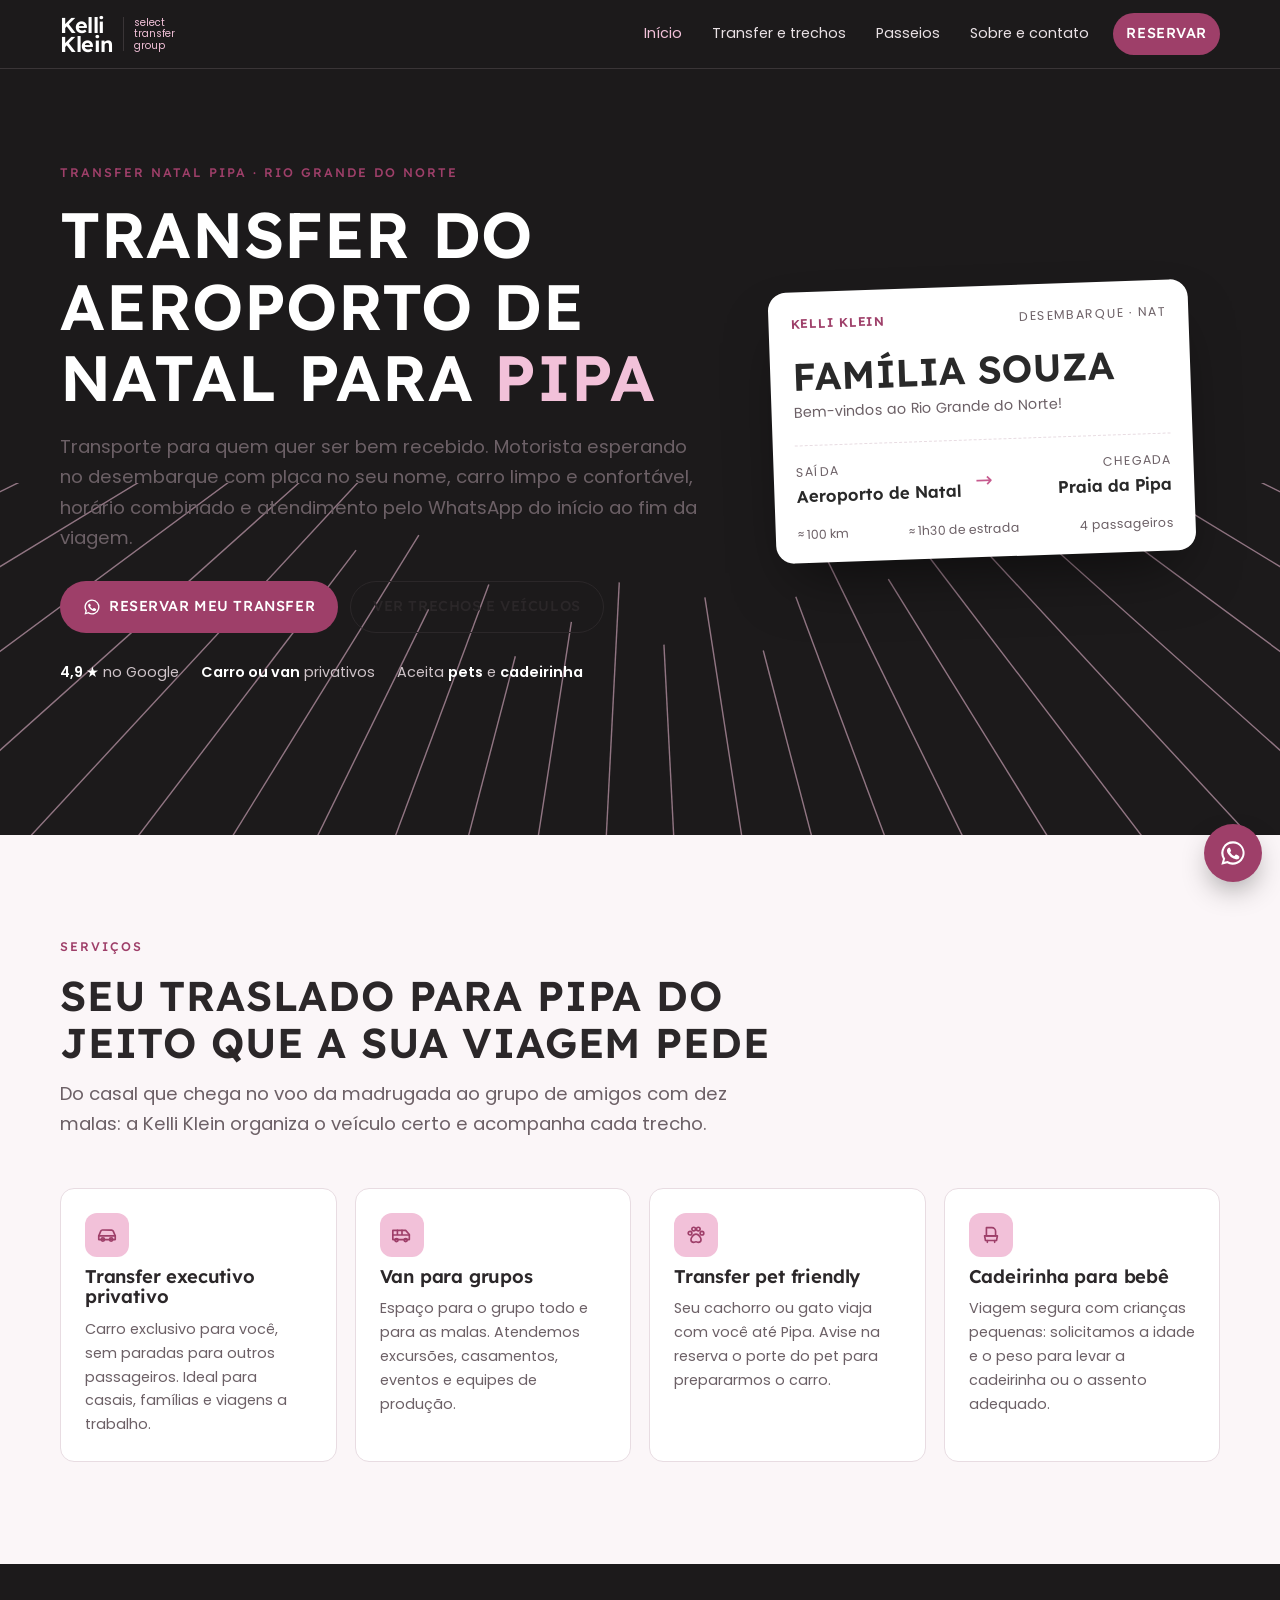
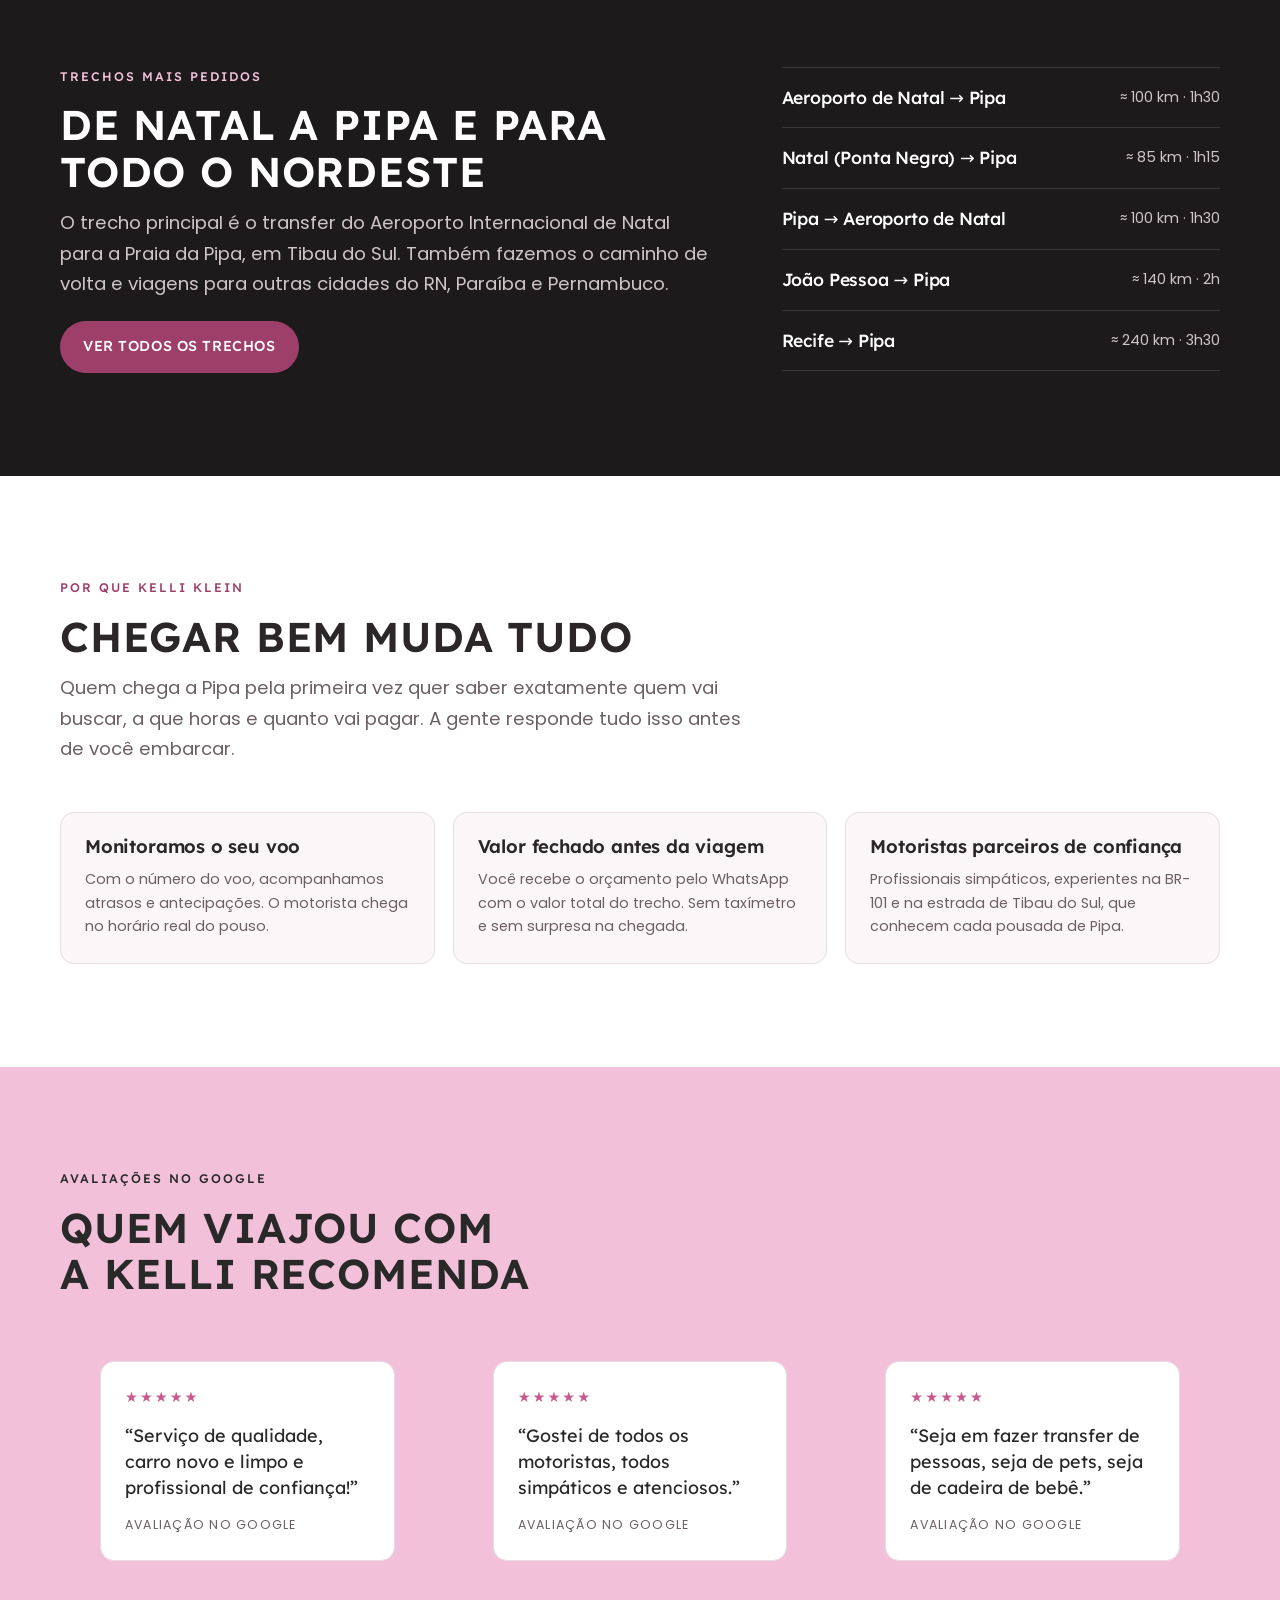
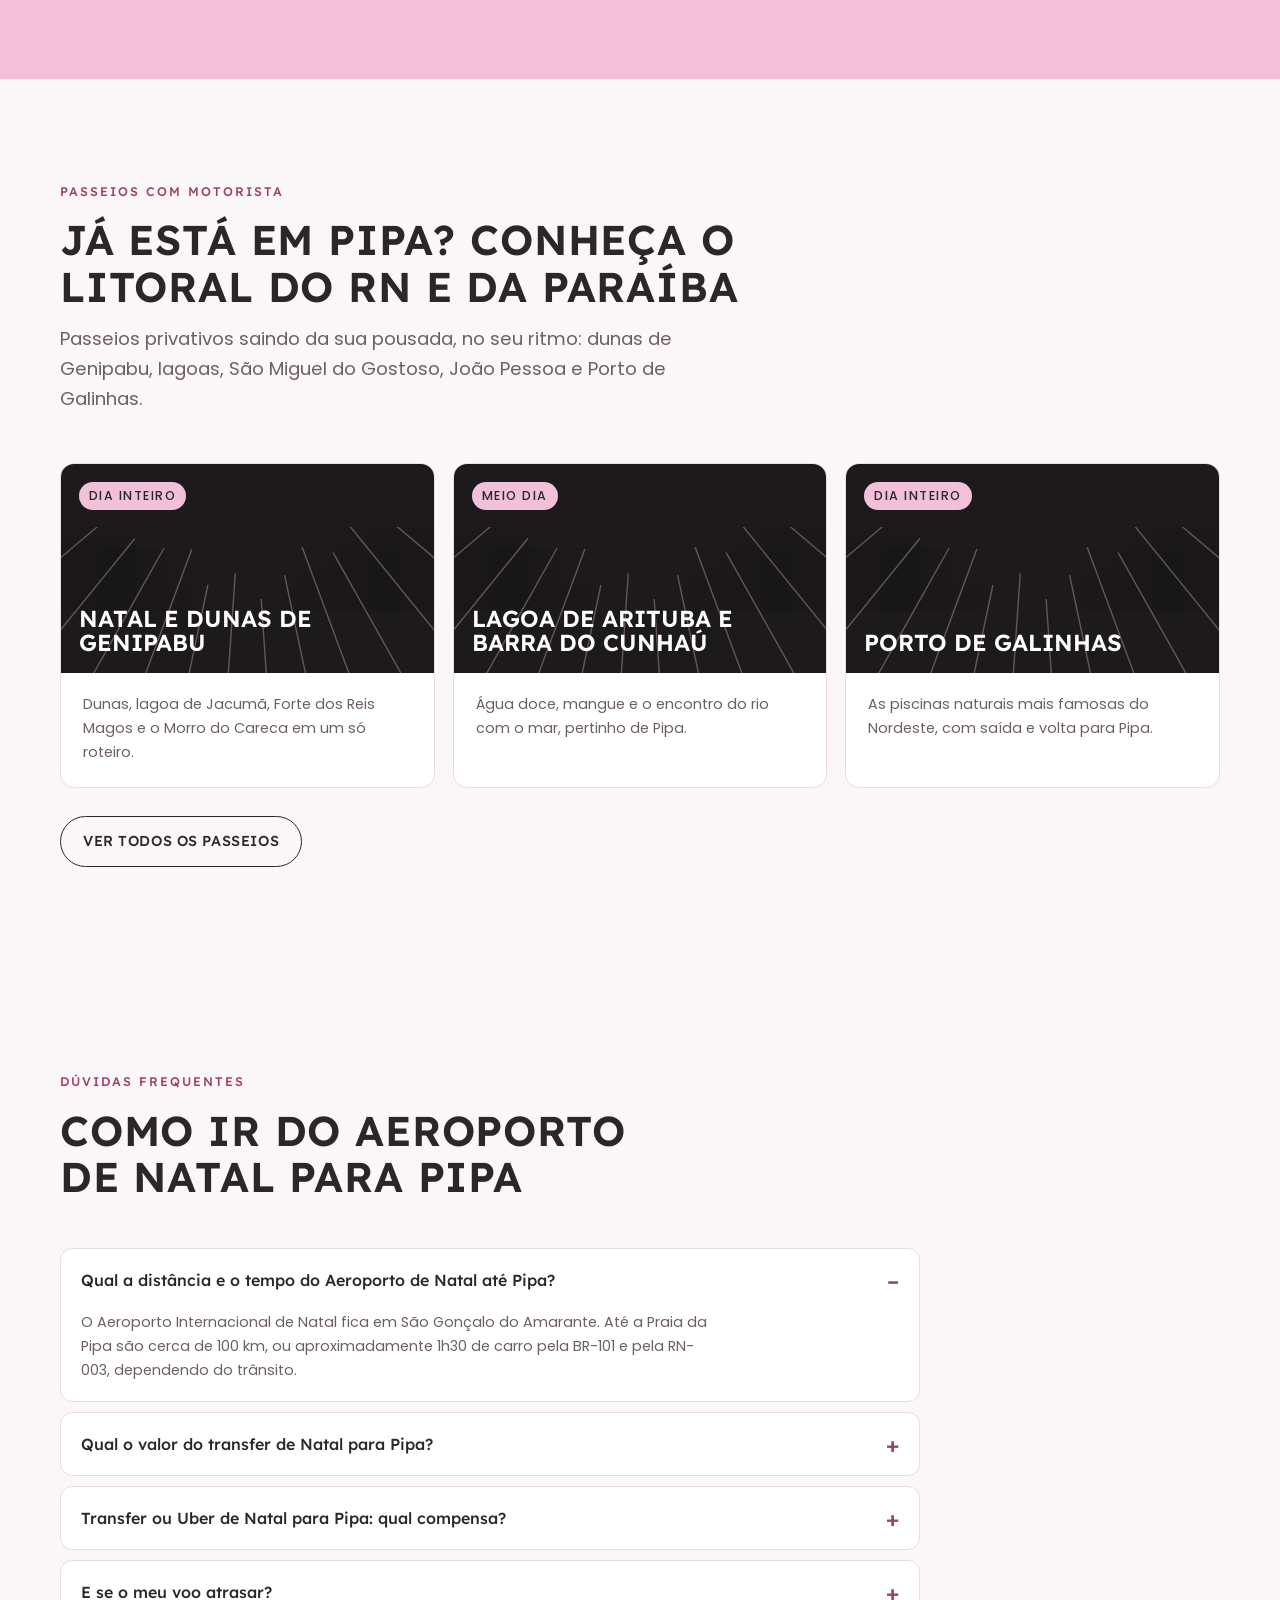
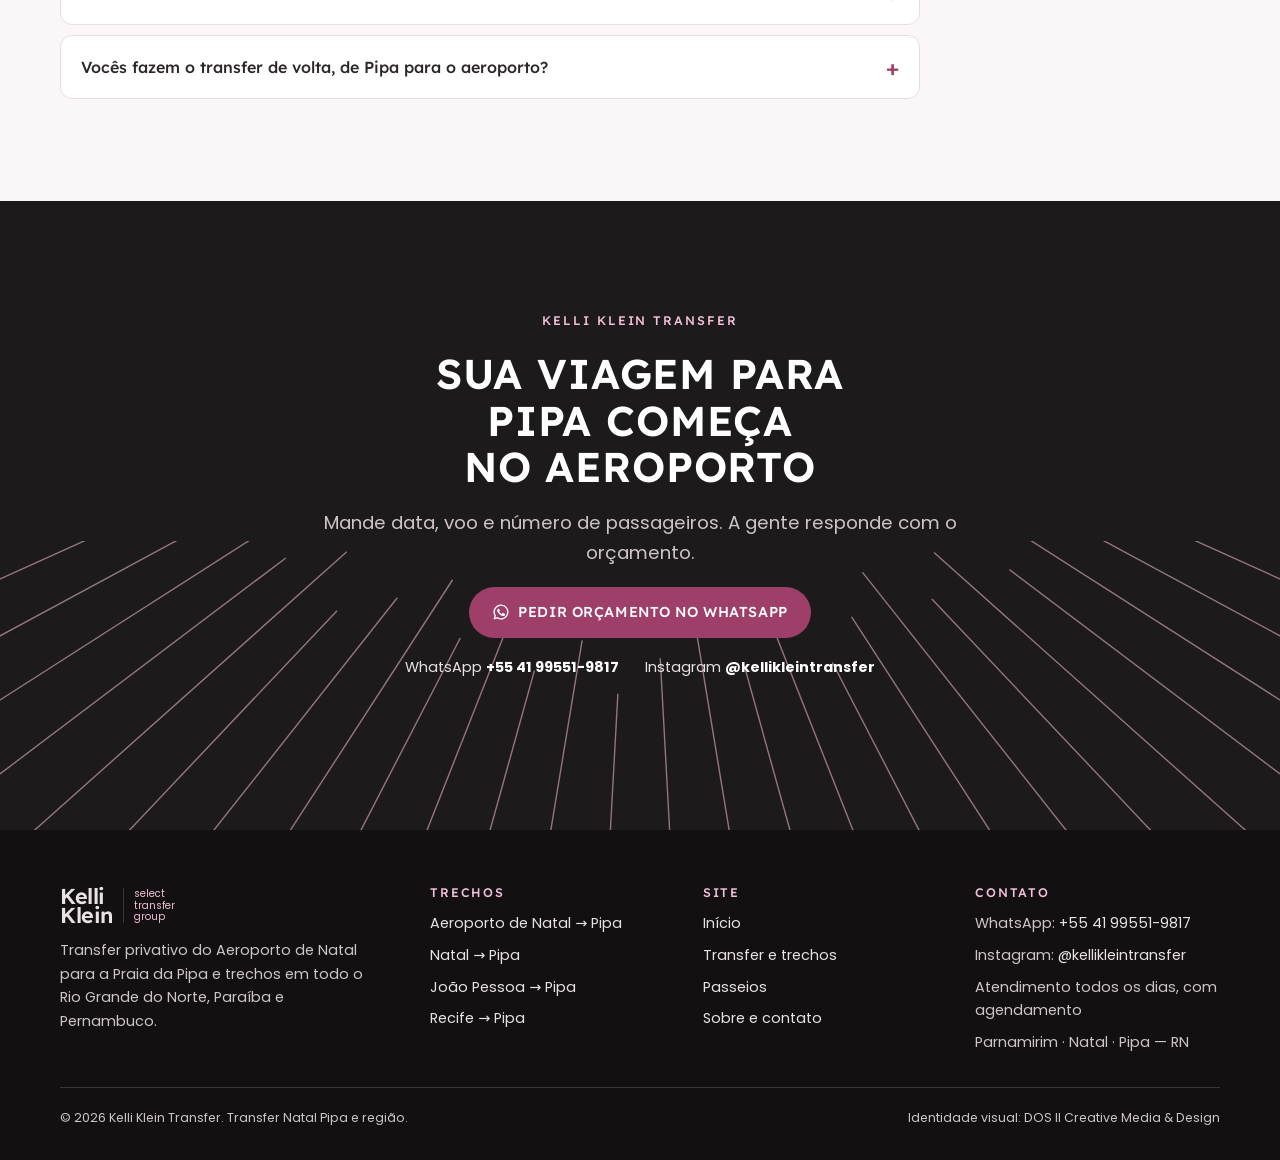
==== index.html @ 596573d2 "Site Kelli Klein Transfer: 4 páginas com SEO local e formulário ligado ao Supabase Co-Authored-By: C" ====
<!doctype html>
<html lang="pt-BR">
<head>
<meta charset="utf-8">
<meta name="viewport" content="width=device-width, initial-scale=1, viewport-fit=cover">
<title>Transfer Natal Pipa | Aeroporto de Natal para Pipa | Kelli Klein</title>
<meta name="claude:viewport-fit-sides" content="cover">
<meta name="description" content="Transfer privativo do Aeroporto de Natal para a Praia da Pipa: motorista no desembarque, carro ou van, pet friendly e cadeirinha. Peça orçamento no WhatsApp.">
<link rel="canonical" href="https://www.kellikleintransfer.com.br/">
<meta name="robots" content="index, follow">
<meta name="theme-color" content="#1C1A1B">
<meta property="og:type" content="website">
<meta property="og:locale" content="pt_BR">
<meta property="og:site_name" content="Kelli Klein Transfer">
<meta property="og:title" content="Transfer Natal Pipa | Aeroporto de Natal para Pipa | Kelli Klein">
<meta property="og:description" content="Transfer privativo do Aeroporto de Natal para a Praia da Pipa: motorista no desembarque, carro ou van, pet friendly e cadeirinha. Peça orçamento no WhatsApp.">
<meta property="og:url" content="https://www.kellikleintransfer.com.br/">
<meta property="og:image" content="https://www.kellikleintransfer.com.br/og-kelli-klein-transfer.jpg">
<meta name="twitter:card" content="summary_large_image">
<link rel="preconnect" href="https://fonts.googleapis.com">
<link rel="preconnect" href="https://fonts.gstatic.com" crossorigin>
<link rel="stylesheet" href="https://fonts.googleapis.com/css2?family=Lexend:wght@400;500;600&family=Poppins:wght@400;500;600&display=swap">
<link rel="stylesheet" href="styles.css">
<script type="application/ld+json">{"@context": "https://schema.org", "@graph": [{"@type": ["LocalBusiness", "TaxiService"], "@id": "https://www.kellikleintransfer.com.br/#empresa", "name": "Kelli Klein Transfer", "alternateName": "Kelli Klein Transfer Natal Pipa e Região", "slogan": "Transporte para quem quer ser bem recebido", "url": "https://www.kellikleintransfer.com.br/", "telephone": "+5541995519817", "image": "https://www.kellikleintransfer.com.br/og-kelli-klein-transfer.jpg", "logo": "https://www.kellikleintransfer.com.br/logo-kelli-klein.png", "priceRange": "$$", "address": {"@type": "PostalAddress", "streetAddress": "R. Dr. Ronaldo Maranhão, 1071 - Casa 31 - Nova Esperança", "addressLocality": "Parnamirim", "addressRegion": "RN", "postalCode": "59144-040", "addressCountry": "BR"}, "areaServed": [{"@type": "City", "name": "Natal"}, {"@type": "City", "name": "Tibau do Sul"}, {"@type": "Place", "name": "Praia da Pipa"}, {"@type": "City", "name": "Parnamirim"}, {"@type": "City", "name": "São Gonçalo do Amarante"}, {"@type": "City", "name": "João Pessoa"}, {"@type": "City", "name": "Recife"}, {"@type": "State", "name": "Rio Grande do Norte"}], "availableLanguage": ["pt-BR", "es"], "sameAs": ["https://www.instagram.com/kellikleintransfer/"]}, {"@type": "WebSite", "@id": "https://www.kellikleintransfer.com.br/#site", "url": "https://www.kellikleintransfer.com.br/", "name": "Kelli Klein Transfer", "inLanguage": "pt-BR"}, {"@type": "FAQPage", "mainEntity": [{"@type": "Question", "name": "Qual a distância e o tempo do Aeroporto de Natal até Pipa?", "acceptedAnswer": {"@type": "Answer", "text": "O Aeroporto Internacional de Natal fica em São Gonçalo do Amarante. Até a Praia da Pipa são cerca de 100 km, ou aproximadamente 1h30 de carro pela BR-101 e pela RN-003, dependendo do trânsito."}}, {"@type": "Question", "name": "Qual o valor do transfer de Natal para Pipa?", "acceptedAnswer": {"@type": "Answer", "text": "O valor depende do veículo (carro executivo ou van), do número de passageiros, da quantidade de malas e do horário. Envie seus dados pelo WhatsApp e receba o orçamento fechado do trecho em poucos minutos."}}, {"@type": "Question", "name": "Transfer ou Uber de Natal para Pipa: qual compensa?", "acceptedAnswer": {"@type": "Answer", "text": "Muitos motoristas de aplicativo recusam corridas longas para Pipa ou cobram a volta. Com o transfer, você reserva antes, sabe o valor total, tem motorista esperando no desembarque e espaço garantido para as malas."}}, {"@type": "Question", "name": "E se o meu voo atrasar?", "acceptedAnswer": {"@type": "Answer", "text": "Pedimos o número do voo na reserva e acompanhamos o horário de pouso. O motorista se ajusta ao horário real de chegada."}}, {"@type": "Question", "name": "Vocês fazem o transfer de volta, de Pipa para o aeroporto?", "acceptedAnswer": {"@type": "Answer", "text": "Sim. Buscamos você na pousada ou casa em Pipa com antecedência segura em relação ao horário do voo. Você pode reservar ida e volta juntas."}}]}]}</script>
</head>
<body>
<header class="topo">
  <div class="wrap">
    <a class="marca" href="index.html" aria-label="Kelli Klein Transfer, página inicial">
      <span class="nome">Kelli<br>Klein</span><span class="sub">select<br>transfer<br>group</span>
    </a>
    <button class="menu-toggle" type="button" aria-expanded="false" aria-controls="menu">Menu</button>
    <nav class="menu" id="menu" aria-label="Principal">
      <a href="index.html" aria-current="page">Início</a><a href="transfer-natal-pipa.html">Transfer e trechos</a><a href="passeios-em-pipa.html">Passeios</a><a href="sobre-e-contato.html">Sobre e contato</a>
      <a class="btn btn-rosa" href="https://wa.me/5541995519817?text=Ol%C3%A1%2C%20conheci%20o%20servi%C3%A7o%20de%20TRANSFER%20da%20ag%C3%AAncia%20Kelli%20Klein%20e%20quero%20agendar%20minha%20viagem" target="_blank" rel="noopener">Reservar</a>
    </nav>
  </div>
</header>
<main>
<section class="hero" aria-labelledby="h1">
  <div class="wrap">
    <div>
      <span class="eyebrow">Transfer Natal Pipa · Rio Grande do Norte</span>
      <h1 id="h1">Transfer do Aeroporto de Natal para <em>Pipa</em></h1>
      <p class="lead">Transporte para quem quer ser bem recebido. Motorista esperando no desembarque com placa no seu nome, carro limpo e confortável, horário combinado e atendimento pelo WhatsApp do início ao fim da viagem.</p>
      <div class="acoes">
        <a class="btn btn-rosa" href="https://wa.me/5541995519817?text=Ol%C3%A1%2C%20conheci%20o%20servi%C3%A7o%20de%20TRANSFER%20da%20ag%C3%AAncia%20Kelli%20Klein%20e%20quero%20agendar%20minha%20viagem" target="_blank" rel="noopener"><svg viewBox="0 0 24 24" fill="currentColor" aria-hidden="true"><path d="M12 2a10 10 0 0 0-8.6 15.1L2 22l5-1.3A10 10 0 1 0 12 2Zm0 18.2a8.2 8.2 0 0 1-4.2-1.2l-.3-.2-3 .8.8-2.9-.2-.3A8.2 8.2 0 1 1 12 20.2Zm4.5-6.1c-.2-.1-1.5-.7-1.7-.8-.2-.1-.4-.1-.6.1l-.8 1c-.1.2-.3.2-.5.1a6.7 6.7 0 0 1-3.3-2.9c-.3-.4.2-.4.7-1.4.1-.2 0-.3 0-.4l-.8-1.8c-.2-.5-.4-.4-.6-.4h-.5a1 1 0 0 0-.7.3 3 3 0 0 0-.9 2.2 5.2 5.2 0 0 0 1.1 2.7 11.8 11.8 0 0 0 4.5 4c1.7.7 2.3.8 3.2.6.5-.1 1.5-.6 1.7-1.2.2-.6.2-1.1.2-1.2-.1-.1-.2-.2-.5-.3Z"/></svg> Reservar meu transfer</a>
        <a class="btn btn-linha" href="transfer-natal-pipa.html">Ver trechos e veículos</a>
      </div>
      <div class="prova">
        <span><strong>4,9 ★</strong> no Google</span>
        <span><strong>Carro ou van</strong> privativos</span>
        <span>Aceita <strong>pets</strong> e <strong>cadeirinha</strong></span>
      </div>
    </div>
    <div class="placa" aria-label="Exemplo de placa de recepção no desembarque">
      <div class="topo-placa"><b>Kelli Klein</b><span>Desembarque · NAT</span></div>
      <p class="nome-placa">Família Souza</p>
      <p class="boas">Bem-vindos ao Rio Grande do Norte!</p>
      <div class="rota">
        <div class="ponto"><small>Saída</small><span>Aeroporto de Natal</span></div>
        <div class="seta" aria-hidden="true">→</div>
        <div class="ponto"><small>Chegada</small><span>Praia da Pipa</span></div>
      </div>
      <div class="dados"><span>≈ 100 km</span><span>≈ 1h30 de estrada</span><span>4 passageiros</span></div>
    </div>
  </div>
  <div class="raios" data-n="30"></div>
</section>

<section class="faixa" aria-labelledby="servicos">
  <div class="wrap">
    <div class="cab-secao">
      <span class="eyebrow">Serviços</span>
      <h2 id="servicos">Seu traslado para Pipa do jeito que a sua viagem pede</h2>
      <p class="lead">Do casal que chega no voo da madrugada ao grupo de amigos com dez malas: a Kelli Klein organiza o veículo certo e acompanha cada trecho.</p>
    </div>
    <div class="grade g4">
      <article class="cartao">
        <div class="icone"><svg viewBox="0 0 24 24" fill="none" stroke="currentColor" stroke-width="1.8" stroke-linecap="round" stroke-linejoin="round"><path d="M3 13l2.2-5.2A2 2 0 0 1 7 6.6h10a2 2 0 0 1 1.8 1.2L21 13v4H3z"/><path d="M3 13h18"/><circle cx="7.5" cy="17" r="1.8"/><circle cx="16.5" cy="17" r="1.8"/></svg></div>
        <h3>Transfer executivo privativo</h3>
        <p>Carro exclusivo para você, sem paradas para outros passageiros. Ideal para casais, famílias e viagens a trabalho.</p>
      </article>
      <article class="cartao">
        <div class="icone"><svg viewBox="0 0 24 24" fill="none" stroke="currentColor" stroke-width="1.8" stroke-linecap="round" stroke-linejoin="round"><path d="M2 7h14l4 4.5V17H2z"/><path d="M2 12h18M7 7v5M12 7v5"/><circle cx="6" cy="17.5" r="1.7"/><circle cx="16" cy="17.5" r="1.7"/></svg></div>
        <h3>Van para grupos</h3>
        <p>Espaço para o grupo todo e para as malas. Atendemos excursões, casamentos, eventos e equipes de produção.</p>
      </article>
      <article class="cartao">
        <div class="icone"><svg viewBox="0 0 24 24" fill="none" stroke="currentColor" stroke-width="1.8" stroke-linecap="round" stroke-linejoin="round"><circle cx="5.5" cy="10" r="2"/><circle cx="9.5" cy="5.5" r="2"/><circle cx="14.5" cy="5.5" r="2"/><circle cx="18.5" cy="10" r="2"/><path d="M12 11c-3 0-5.5 4-5.5 6.2C6.5 19 8 20 9.6 20c1 0 1.6-.6 2.4-.6s1.4.6 2.4.6c1.6 0 3.1-1 3.1-2.8C17.5 15 15 11 12 11z"/></svg></div>
        <h3>Transfer pet friendly</h3>
        <p>Seu cachorro ou gato viaja com você até Pipa. Avise na reserva o porte do pet para prepararmos o carro.</p>
      </article>
      <article class="cartao">
        <div class="icone"><svg viewBox="0 0 24 24" fill="none" stroke="currentColor" stroke-width="1.8" stroke-linecap="round" stroke-linejoin="round"><path d="M7 4h6a4 4 0 0 1 4 4v5H7z"/><path d="M5 13h14l-1 5H6z"/><path d="M8 18v2M16 18v2"/></svg></div>
        <h3>Cadeirinha para bebê</h3>
        <p>Viagem segura com crianças pequenas: solicitamos a idade e o peso para levar a cadeirinha ou o assento adequado.</p>
      </article>
    </div>
  </div>
</section>

<section class="faixa escuro" aria-labelledby="trechos-h">
  <div class="wrap duas">
    <div class="cab-secao" style="margin-bottom:0">
      <span class="eyebrow">Trechos mais pedidos</span>
      <h2 id="trechos-h">De Natal a Pipa e para todo o Nordeste</h2>
      <p class="lead">O trecho principal é o transfer do Aeroporto Internacional de Natal para a Praia da Pipa, em Tibau do Sul. Também fazemos o caminho de volta e viagens para outras cidades do RN, Paraíba e Pernambuco.</p>
      <div class="acoes" style="display:flex;flex-wrap:wrap;gap:12px;margin-top:8px">
        <a class="btn btn-rosa" href="transfer-natal-pipa.html">Ver todos os trechos</a>
      </div>
    </div>
    <div class="trechos">
      <div class="trecho"><h3>Aeroporto de Natal → Pipa</h3><span>≈ 100 km · 1h30</span></div>
      <div class="trecho"><h3>Natal (Ponta Negra) → Pipa</h3><span>≈ 85 km · 1h15</span></div>
      <div class="trecho"><h3>Pipa → Aeroporto de Natal</h3><span>≈ 100 km · 1h30</span></div>
      <div class="trecho"><h3>João Pessoa → Pipa</h3><span>≈ 140 km · 2h</span></div>
      <div class="trecho"><h3>Recife → Pipa</h3><span>≈ 240 km · 3h30</span></div>
    </div>
  </div>
</section>

<section class="faixa branco" aria-labelledby="porque">
  <div class="wrap">
    <div class="cab-secao">
      <span class="eyebrow">Por que Kelli Klein</span>
      <h2 id="porque">Chegar bem muda tudo</h2>
      <p class="lead">Quem chega a Pipa pela primeira vez quer saber exatamente quem vai buscar, a que horas e quanto vai pagar. A gente responde tudo isso antes de você embarcar.</p>
    </div>
    <div class="grade g3">
      <article class="cartao">
        <h3>Monitoramos o seu voo</h3>
        <p>Com o número do voo, acompanhamos atrasos e antecipações. O motorista chega no horário real do pouso.</p>
      </article>
      <article class="cartao">
        <h3>Valor fechado antes da viagem</h3>
        <p>Você recebe o orçamento pelo WhatsApp com o valor total do trecho. Sem taxímetro e sem surpresa na chegada.</p>
      </article>
      <article class="cartao">
        <h3>Motoristas parceiros de confiança</h3>
        <p>Profissionais simpáticos, experientes na BR-101 e na estrada de Tibau do Sul, que conhecem cada pousada de Pipa.</p>
      </article>
    </div>
  </div>
</section>

<section class="faixa nevoa" aria-labelledby="depo-h">
  <div class="wrap">
    <div class="cab-secao">
      <span class="eyebrow">Avaliações no Google</span>
      <h2 id="depo-h">Quem viajou com a Kelli recomenda</h2>
    </div>
    <div class="grade g3">
      <figure class="cartao depo">
        <span class="estrelas" aria-label="5 de 5 estrelas">★★★★★</span>
        <blockquote>“Serviço de qualidade, carro novo e limpo e profissional de confiança!”</blockquote>
        <cite>Avaliação no Google</cite>
      </figure>
      <figure class="cartao depo">
        <span class="estrelas" aria-label="5 de 5 estrelas">★★★★★</span>
        <blockquote>“Gostei de todos os motoristas, todos simpáticos e atenciosos.”</blockquote>
        <cite>Avaliação no Google</cite>
      </figure>
      <figure class="cartao depo">
        <span class="estrelas" aria-label="5 de 5 estrelas">★★★★★</span>
        <blockquote>“Seja em fazer transfer de pessoas, seja de pets, seja de cadeira de bebê.”</blockquote>
        <cite>Avaliação no Google</cite>
      </figure>
    </div>
  </div>
</section>

<section class="faixa" aria-labelledby="passeios-h">
  <div class="wrap">
    <div class="cab-secao">
      <span class="eyebrow">Passeios com motorista</span>
      <h2 id="passeios-h">Já está em Pipa? Conheça o litoral do RN e da Paraíba</h2>
      <p class="lead">Passeios privativos saindo da sua pousada, no seu ritmo: dunas de Genipabu, lagoas, São Miguel do Gostoso, João Pessoa e Porto de Galinhas.</p>
    </div>
    <div class="grade g3">
      <article class="passeio">
        <div class="capa"><span class="tag">Dia inteiro</span><span class="destino">Natal e dunas de Genipabu</span><div class="raios" data-n="16"></div></div>
        <div class="corpo"><p>Dunas, lagoa de Jacumã, Forte dos Reis Magos e o Morro do Careca em um só roteiro.</p></div>
      </article>
      <article class="passeio">
        <div class="capa"><span class="tag">Meio dia</span><span class="destino">Lagoa de Arituba e Barra do Cunhaú</span><div class="raios" data-n="16"></div></div>
        <div class="corpo"><p>Água doce, mangue e o encontro do rio com o mar, pertinho de Pipa.</p></div>
      </article>
      <article class="passeio">
        <div class="capa"><span class="tag">Dia inteiro</span><span class="destino">Porto de Galinhas</span><div class="raios" data-n="16"></div></div>
        <div class="corpo"><p>As piscinas naturais mais famosas do Nordeste, com saída e volta para Pipa.</p></div>
      </article>
    </div>
    <p style="margin-top:28px"><a class="btn btn-linha" href="passeios-em-pipa.html">Ver todos os passeios</a></p>
  </div>
</section>

<section class="faixa papel" aria-labelledby="faq-h">
  <div class="wrap">
    <div class="cab-secao">
      <span class="eyebrow">Dúvidas frequentes</span>
      <h2 id="faq-h">Como ir do Aeroporto de Natal para Pipa</h2>
    </div>
    <div class="faq">
      <details open><summary>Qual a distância e o tempo do Aeroporto de Natal até Pipa?</summary>
        <p>O Aeroporto Internacional de Natal fica em São Gonçalo do Amarante. Até a Praia da Pipa são cerca de 100 km, ou aproximadamente 1h30 de carro pela BR-101 e pela RN-003, dependendo do trânsito.</p></details>
      <details><summary>Qual o valor do transfer de Natal para Pipa?</summary>
        <p>O valor depende do veículo (carro executivo ou van), do número de passageiros, da quantidade de malas e do horário. Envie seus dados pelo WhatsApp e receba o orçamento fechado do trecho em poucos minutos.</p></details>
      <details><summary>Transfer ou Uber de Natal para Pipa: qual compensa?</summary>
        <p>Muitos motoristas de aplicativo recusam corridas longas para Pipa ou cobram a volta. Com o transfer, você reserva antes, sabe o valor total, tem motorista esperando no desembarque e espaço garantido para as malas.</p></details>
      <details><summary>E se o meu voo atrasar?</summary>
        <p>Pedimos o número do voo na reserva e acompanhamos o horário de pouso. O motorista se ajusta ao horário real de chegada.</p></details>
      <details><summary>Vocês fazem o transfer de volta, de Pipa para o aeroporto?</summary>
        <p>Sim. Buscamos você na pousada ou casa em Pipa com antecedência segura em relação ao horário do voo. Você pode reservar ida e volta juntas.</p></details>
    </div>
  </div>
</section>

<section class="chamada escuro" aria-labelledby="cta-h">
  <div class="wrap">
    <span class="eyebrow">Kelli Klein Transfer</span>
    <h2 id="cta-h">Sua viagem para Pipa começa no aeroporto</h2>
    <p class="lead">Mande data, voo e número de passageiros. A gente responde com o orçamento.</p>
    <a class="btn btn-rosa" href="https://wa.me/5541995519817?text=Ol%C3%A1%2C%20conheci%20o%20servi%C3%A7o%20de%20TRANSFER%20da%20ag%C3%AAncia%20Kelli%20Klein%20e%20quero%20agendar%20minha%20viagem" target="_blank" rel="noopener"><svg viewBox="0 0 24 24" fill="currentColor" aria-hidden="true"><path d="M12 2a10 10 0 0 0-8.6 15.1L2 22l5-1.3A10 10 0 1 0 12 2Zm0 18.2a8.2 8.2 0 0 1-4.2-1.2l-.3-.2-3 .8.8-2.9-.2-.3A8.2 8.2 0 1 1 12 20.2Zm4.5-6.1c-.2-.1-1.5-.7-1.7-.8-.2-.1-.4-.1-.6.1l-.8 1c-.1.2-.3.2-.5.1a6.7 6.7 0 0 1-3.3-2.9c-.3-.4.2-.4.7-1.4.1-.2 0-.3 0-.4l-.8-1.8c-.2-.5-.4-.4-.6-.4h-.5a1 1 0 0 0-.7.3 3 3 0 0 0-.9 2.2 5.2 5.2 0 0 0 1.1 2.7 11.8 11.8 0 0 0 4.5 4c1.7.7 2.3.8 3.2.6.5-.1 1.5-.6 1.7-1.2.2-.6.2-1.1.2-1.2-.1-.1-.2-.2-.5-.3Z"/></svg> Pedir orçamento no WhatsApp</a>
    <div class="contatos"><span>WhatsApp <b>+55 41 99551-9817</b></span><span>Instagram <b>@kellikleintransfer</b></span></div>
  </div>
  <div class="raios" data-n="34"></div>
</section>

</main>
<footer class="rodape">
  <div class="wrap">
    <div class="cols">
      <div>
        <a class="marca" href="index.html"><span class="nome">Kelli<br>Klein</span><span class="sub">select<br>transfer<br>group</span></a>
        <p style="margin-top:14px;max-width:34ch">Transfer privativo do Aeroporto de Natal para a Praia da Pipa e trechos em todo o Rio Grande do Norte, Paraíba e Pernambuco.</p>
      </div>
      <div>
        <h3>Trechos</h3>
        <ul>
          <li><a href="transfer-natal-pipa.html#aeroporto">Aeroporto de Natal → Pipa</a></li>
          <li><a href="transfer-natal-pipa.html#trechos">Natal → Pipa</a></li>
          <li><a href="transfer-natal-pipa.html#trechos">João Pessoa → Pipa</a></li>
          <li><a href="transfer-natal-pipa.html#trechos">Recife → Pipa</a></li>
        </ul>
      </div>
      <div>
        <h3>Site</h3>
        <ul><li><a href="index.html">Início</a></li><li><a href="transfer-natal-pipa.html">Transfer e trechos</a></li><li><a href="passeios-em-pipa.html">Passeios</a></li><li><a href="sobre-e-contato.html">Sobre e contato</a></li></ul>
      </div>
      <div>
        <h3>Contato</h3>
        <ul>
          <li>WhatsApp: <a href="https://wa.me/5541995519817?text=Ol%C3%A1%2C%20conheci%20o%20servi%C3%A7o%20de%20TRANSFER%20da%20ag%C3%AAncia%20Kelli%20Klein%20e%20quero%20agendar%20minha%20viagem" target="_blank" rel="noopener">+55 41 99551-9817</a></li>
          <li>Instagram: <a href="https://www.instagram.com/kellikleintransfer/" target="_blank" rel="noopener">@kellikleintransfer</a></li>
          <li>Atendimento todos os dias, com agendamento</li>
          <li>Parnamirim · Natal · Pipa — RN</li>
        </ul>
      </div>
    </div>
    <div class="base">
      <span>© <span data-ano>2026</span> Kelli Klein Transfer. Transfer Natal Pipa e região.</span>
      <span>Identidade visual: DOS II Creative Media & Design</span>
    </div>
  </div>
</footer>
<a class="zap" href="https://wa.me/5541995519817?text=Ol%C3%A1%2C%20conheci%20o%20servi%C3%A7o%20de%20TRANSFER%20da%20ag%C3%AAncia%20Kelli%20Klein%20e%20quero%20agendar%20minha%20viagem" target="_blank" rel="noopener" aria-label="Falar com a Kelli Klein Transfer no WhatsApp"><svg viewBox="0 0 24 24" fill="currentColor" aria-hidden="true"><path d="M12 2a10 10 0 0 0-8.6 15.1L2 22l5-1.3A10 10 0 1 0 12 2Zm0 18.2a8.2 8.2 0 0 1-4.2-1.2l-.3-.2-3 .8.8-2.9-.2-.3A8.2 8.2 0 1 1 12 20.2Zm4.5-6.1c-.2-.1-1.5-.7-1.7-.8-.2-.1-.4-.1-.6.1l-.8 1c-.1.2-.3.2-.5.1a6.7 6.7 0 0 1-3.3-2.9c-.3-.4.2-.4.7-1.4.1-.2 0-.3 0-.4l-.8-1.8c-.2-.5-.4-.4-.6-.4h-.5a1 1 0 0 0-.7.3 3 3 0 0 0-.9 2.2 5.2 5.2 0 0 0 1.1 2.7 11.8 11.8 0 0 0 4.5 4c1.7.7 2.3.8 3.2.6.5-.1 1.5-.6 1.7-1.2.2-.6.2-1.1.2-1.2-.1-.1-.2-.2-.5-.3Z"/></svg></a>
<script src="site.js"></script>
</body>
</html>
---- styles.css ----
/* Layout: faixas alternadas preto/papel com raios de luz da marca; placa de recepção como imagem-tese.
   Single-look por escolha: a marca vive no contraste preto + rosa, igual em qualquer tema. */
:root {
  --rosa: #C65A8E;          /* Rosa Atlântico */
  --rosa-escuro: #9E3F69;   /* rosa para texto/links sobre fundo claro (contraste AA) */
  --nevoa: #F2C1D9;         /* Rosa Névoa */
  --preto: #292929;         /* Preto Profundo */
  --noite: #1C1A1B;         /* fundo das faixas escuras, preto puxado para o rosa */
  --branco: #FFFFFF;
  --papel: #FBF6F8;         /* neutro claro com viés rosado */
  --texto: #2B2729;
  --suave: #6C6066;
  --linha: #E8DCE2;
  --linha-escura: #3A3537;

  --f-display: "Lexend", "Poppins", system-ui, sans-serif;
  --f-texto: "Poppins", system-ui, -apple-system, "Segoe UI", sans-serif;

  --t-xs: .78rem; --t-sm: .9rem; --t-base: 1rem; --t-md: 1.15rem;
  --t-lg: 1.5rem; --t-xl: clamp(1.8rem, 3.6vw, 2.6rem); --t-hero: clamp(2.2rem, 5.6vw, 4rem);
  --raio: 14px;
  --max: 1160px;
  color-scheme: light;
}

* { box-sizing: border-box; }
html { scroll-behavior: smooth; }
body {
  margin: 0; background: var(--papel); color: var(--texto);
  font-family: var(--f-texto); font-size: var(--t-base); line-height: 1.65;
  -webkit-font-smoothing: antialiased;
}
body::before { content: ""; position: fixed; inset: 0 0 auto; height: env(safe-area-inset-top, 0px); z-index: 60; background: var(--noite); }
img { max-width: 100%; display: block; }
a { color: var(--rosa-escuro); }
a:focus-visible, button:focus-visible, summary:focus-visible, input:focus-visible, select:focus-visible, textarea:focus-visible {
  outline: 3px solid var(--rosa); outline-offset: 3px; border-radius: 6px;
}
h1, h2, h3 { font-family: var(--f-display); line-height: 1.12; margin: 0; text-wrap: balance; letter-spacing: -.01em; }
h1 { font-size: var(--t-hero); font-weight: 600; text-transform: uppercase; letter-spacing: .01em; }
h2 { font-size: var(--t-xl); font-weight: 600; text-transform: uppercase; letter-spacing: .02em; }
h3 { font-size: var(--t-md); font-weight: 600; }
p { margin: 0; }

.wrap {
  max-width: calc(var(--max) + 64px); margin: 0 auto;
  padding-left: max(16px, env(safe-area-inset-left, 0px));
  padding-right: max(16px, env(safe-area-inset-right, 0px));
}
@media (min-width: 720px) { .wrap { padding-left: max(32px, env(safe-area-inset-left, 0px)); padding-right: max(32px, env(safe-area-inset-right, 0px)); } }

.eyebrow { font-family: var(--f-display); font-size: var(--t-xs); font-weight: 500; text-transform: uppercase; letter-spacing: .16em; color: var(--rosa-escuro); }
.escuro .eyebrow { color: var(--nevoa); }
.lead { font-size: var(--t-md); color: var(--suave); max-width: 62ch; }
.escuro .lead { color: #CFC4C9; }

/* ---------- Cabeçalho ---------- */
.topo { position: sticky; top: env(safe-area-inset-top, 0px); z-index: 50; background: var(--noite); color: var(--branco); border-bottom: 1px solid var(--linha-escura); }
.topo .wrap { display: flex; align-items: center; justify-content: space-between; gap: 16px; min-height: 68px; }
.marca { display: inline-flex; align-items: center; gap: 10px; color: var(--branco); text-decoration: none; }
.marca .nome { font-family: var(--f-display); font-weight: 600; font-size: 1.35rem; line-height: .9; letter-spacing: -.02em; }
.marca .sub { font-size: .62rem; line-height: 1.15; color: var(--nevoa); border-left: 1px solid var(--linha-escura); padding-left: 10px; }
.menu { display: flex; align-items: center; gap: 6px; }
.menu a { color: #E9E1E5; text-decoration: none; font-size: var(--t-sm); padding: 8px 12px; border-radius: 999px; }
.menu a:hover { color: var(--branco); background: rgba(242,193,217,.08); }
.menu a[aria-current="page"] { color: var(--nevoa); }
.menu .btn { margin-left: 6px; }
.menu-toggle { display: none; background: none; border: 1px solid var(--linha-escura); color: var(--branco); border-radius: 10px; padding: 8px 12px; font: inherit; font-size: var(--t-sm); cursor: pointer; }
@media (max-width: 860px) {
  .menu-toggle { display: inline-block; }
  .menu { display: none; position: absolute; left: 0; right: 0; top: 100%; flex-direction: column; align-items: stretch; gap: 0; background: var(--noite); border-bottom: 1px solid var(--linha-escura);
    padding: 8px max(16px, env(safe-area-inset-right, 0px)) 16px max(16px, env(safe-area-inset-left, 0px)); }
  .menu.aberto { display: flex; }
  .menu a { padding: 12px; border-radius: 10px; }
  .menu .btn { margin: 8px 0 0; text-align: center; }
}

/* ---------- Botões ---------- */
.btn { display: inline-flex; align-items: center; justify-content: center; gap: 8px; font-family: var(--f-display); font-weight: 500; font-size: var(--t-sm); letter-spacing: .04em; text-transform: uppercase;
  text-decoration: none; border-radius: 999px; padding: 13px 22px; border: 1.5px solid transparent; cursor: pointer; transition: background .2s, color .2s, border-color .2s; }
.btn-rosa { background: var(--rosa-escuro); color: var(--branco); }
.btn-rosa:hover { background: var(--rosa); }
.menu .btn-rosa, .menu .btn-rosa:hover { color: var(--branco); }
.btn-linha { border-color: currentColor; color: var(--texto); background: transparent; }
.escuro .btn-linha { color: var(--branco); }
.btn-linha:hover { border-color: var(--rosa); color: var(--rosa-escuro); }
.escuro .btn-linha:hover { color: var(--nevoa); border-color: var(--nevoa); }
.btn svg { width: 18px; height: 18px; flex: none; }

/* ---------- Faixas ---------- */
.faixa { padding-block: clamp(56px, 8vw, 104px); }
.escuro { background: var(--noite); color: var(--branco); }
.nevoa { background: var(--nevoa); color: var(--preto); }
.nevoa .eyebrow { color: var(--preto); }
.branco { background: var(--branco); }
.cab-secao { display: grid; gap: 14px; margin-bottom: clamp(32px, 4vw, 48px); max-width: 760px; }

/* Raios de luz (motivo da marca) */
.raios { position: absolute; left: 0; right: 0; bottom: 0; height: 46%; pointer-events: none; overflow: hidden; }
.raios svg { width: 100%; height: 100%; display: block; }
.raios line { stroke: var(--nevoa); stroke-width: 1.4; opacity: .55; vector-effect: non-scaling-stroke; }

/* ---------- Hero ---------- */
.hero { position: relative; background: var(--noite); color: var(--branco); overflow: hidden; }
.hero .wrap { position: relative; z-index: 1; display: grid; gap: 40px; padding-block: clamp(48px, 7vw, 96px) clamp(96px, 12vw, 150px); grid-template-columns: 1.15fr .85fr; align-items: center; }
.hero h1 { margin-top: 14px; }
.hero h1 em { font-style: normal; color: var(--nevoa); }
.hero .lead { margin-top: 18px; }
.hero .acoes { display: flex; flex-wrap: wrap; gap: 12px; margin-top: 28px; }
.prova { display: flex; flex-wrap: wrap; gap: 8px 22px; margin-top: 28px; font-size: var(--t-sm); color: #CFC4C9; }
.prova strong { color: var(--branco); font-weight: 600; }
.hero-interna .wrap { grid-template-columns: 1fr; padding-block: clamp(40px, 6vw, 72px) clamp(80px, 10vw, 120px); }
.hero-interna h1 { font-size: clamp(2rem, 4.6vw, 3.2rem); }
@media (max-width: 900px) { .hero .wrap { grid-template-columns: 1fr; } }

/* Placa de recepção: o que o passageiro vê ao sair do desembarque */
.placa { background: var(--branco); color: var(--preto); border-radius: 18px; padding: 22px 22px 18px; box-shadow: 0 30px 60px -20px rgba(0,0,0,.55); transform: rotate(-2deg); max-width: 420px; justify-self: center; width: 100%; }
.placa .topo-placa { display: flex; justify-content: space-between; align-items: center; gap: 10px; font-size: var(--t-xs); text-transform: uppercase; letter-spacing: .12em; color: var(--suave); }
.placa .topo-placa b { font-family: var(--f-display); color: var(--rosa-escuro); letter-spacing: .06em; font-weight: 600; }
.placa .nome-placa { font-family: var(--f-display); font-weight: 600; text-transform: uppercase; font-size: clamp(1.8rem, 4vw, 2.4rem); line-height: 1; margin: 22px 0 6px; }
.placa .boas { color: var(--suave); font-size: var(--t-sm); }
.placa .rota { margin-top: 20px; padding-top: 16px; border-top: 1.5px dashed var(--linha); display: grid; grid-template-columns: 1fr auto 1fr; align-items: center; gap: 10px; }
.placa .ponto small { display: block; font-size: var(--t-xs); color: var(--suave); text-transform: uppercase; letter-spacing: .1em; }
.placa .ponto span { font-family: var(--f-display); font-weight: 600; font-size: 1.05rem; }
.placa .ponto:last-child { text-align: right; }
.placa .seta { color: var(--rosa); font-size: 1.3rem; }
.placa .dados { display: flex; justify-content: space-between; gap: 8px; margin-top: 14px; font-size: var(--t-xs); color: var(--suave); font-variant-numeric: tabular-nums; }

/* ---------- Grades e cartões ---------- */
.grade { display: grid; gap: 18px; }
.g2 { grid-template-columns: repeat(2, minmax(0, 1fr)); }
.g3 { grid-template-columns: repeat(3, minmax(0, 1fr)); }
.g4 { grid-template-columns: repeat(4, minmax(0, 1fr)); }
@media (max-width: 980px) { .g4 { grid-template-columns: repeat(2, minmax(0, 1fr)); } .g3 { grid-template-columns: repeat(2, minmax(0, 1fr)); } }
@media (max-width: 620px) { .g2, .g3, .g4 { grid-template-columns: 1fr; } }

.cartao { background: var(--branco); border: 1px solid var(--linha); border-radius: var(--raio); padding: 24px; display: grid; gap: 10px; align-content: start; min-width: 0; }
.papel .cartao, .nevoa .cartao { background: var(--branco); }
.branco .cartao { background: var(--papel); }
.escuro .cartao { background: #242123; border-color: var(--linha-escura); }
.cartao .icone { width: 44px; height: 44px; border-radius: 12px; background: var(--nevoa); color: var(--rosa-escuro); display: grid; place-items: center; }
.escuro .cartao .icone { background: rgba(242,193,217,.12); color: var(--nevoa); }
.cartao .icone svg { width: 22px; height: 22px; }
.cartao p { color: var(--suave); font-size: var(--t-sm); }
.escuro .cartao p { color: #CFC4C9; }

/* Tabela de trechos */
.tabela-wrap { overflow-x: auto; border: 1px solid var(--linha); border-radius: var(--raio); background: var(--branco); }
table { width: 100%; border-collapse: collapse; min-width: 560px; font-size: var(--t-sm); }
th, td { text-align: left; padding: 14px 18px; border-bottom: 1px solid var(--linha); vertical-align: top; }
th { font-family: var(--f-display); font-weight: 500; font-size: var(--t-xs); text-transform: uppercase; letter-spacing: .1em; color: var(--suave); background: var(--papel); }
tr:last-child td { border-bottom: 0; }
td.num { font-variant-numeric: tabular-nums; white-space: nowrap; }
td strong { font-family: var(--f-display); font-weight: 500; }
.nota { font-size: var(--t-xs); color: var(--suave); margin-top: 12px; }

/* Trecho em destaque (lista simples) */
.trechos { display: grid; gap: 0; border-top: 1px solid var(--linha-escura); }
.trecho { display: grid; grid-template-columns: minmax(0, 1fr) auto; gap: 16px; align-items: center; padding: 18px 0; border-bottom: 1px solid var(--linha-escura); }
.trecho h3 { font-size: 1.1rem; font-weight: 500; }
.trecho span { color: #CFC4C9; font-size: var(--t-sm); font-variant-numeric: tabular-nums; white-space: nowrap; }

/* Passos (sequência real da reserva) */
.passos { counter-reset: passo; display: grid; gap: 18px; grid-template-columns: repeat(4, minmax(0, 1fr)); }
@media (max-width: 980px) { .passos { grid-template-columns: repeat(2, minmax(0, 1fr)); } }
@media (max-width: 620px) { .passos { grid-template-columns: 1fr; } }
.passo { counter-increment: passo; display: grid; gap: 8px; align-content: start; padding-top: 18px; border-top: 2px solid var(--preto); }
.passo::before { content: counter(passo, decimal-leading-zero); font-family: var(--f-display); font-weight: 600; color: var(--rosa-escuro); font-size: var(--t-sm); letter-spacing: .08em; }
.passo p { color: var(--suave); font-size: var(--t-sm); }

/* Depoimentos */
.depo { display: grid; gap: 14px; align-content: space-between; }
.depo blockquote { margin: 0; font-family: var(--f-display); font-weight: 400; font-size: 1.12rem; line-height: 1.45; }
.depo cite { font-style: normal; font-size: var(--t-xs); color: var(--suave); text-transform: uppercase; letter-spacing: .1em; }
.estrelas { color: var(--rosa); letter-spacing: 2px; font-size: var(--t-sm); }

/* Passeios */
.passeio { background: var(--branco); border: 1px solid var(--linha); border-radius: var(--raio); overflow: hidden; display: grid; grid-template-rows: auto 1fr; min-width: 0; }
.passeio .capa { position: relative; aspect-ratio: 16 / 9; max-width: 100%; background: var(--noite); color: var(--branco); padding: 18px; display: flex; flex-direction: column; justify-content: space-between; overflow: hidden; }
.passeio .capa .raios { height: 70%; }
.passeio .capa .raios line { opacity: .35; }
.passeio .capa .tag { position: relative; z-index: 1; align-self: flex-start; font-size: var(--t-xs); text-transform: uppercase; letter-spacing: .12em; background: var(--nevoa); color: var(--preto); border-radius: 999px; padding: 4px 10px; font-weight: 500; }
.passeio .capa .destino { position: relative; z-index: 1; font-family: var(--f-display); font-weight: 600; text-transform: uppercase; font-size: 1.45rem; line-height: 1.05; }
.passeio .corpo { padding: 20px 22px 22px; display: grid; gap: 12px; align-content: start; }
.passeio .corpo p { color: var(--suave); font-size: var(--t-sm); }
.meta { display: flex; flex-wrap: wrap; gap: 6px 16px; font-size: var(--t-xs); color: var(--texto); font-variant-numeric: tabular-nums; }
.meta span { display: inline-flex; gap: 6px; align-items: center; }
.meta b { font-weight: 600; }
.passeio .btn { justify-self: start; margin-top: 4px; }
.passeio.destaque { grid-column: span 2; grid-template-columns: 1.1fr 1fr; grid-template-rows: none; }
.passeio.destaque .capa { aspect-ratio: auto; min-height: 260px; }
@media (max-width: 980px) { .passeio.destaque { grid-column: span 2; } }
@media (max-width: 620px) { .passeio.destaque { grid-column: auto; grid-template-columns: 1fr; } .passeio.destaque .capa { min-height: 200px; } }

/* Faixa de chamada */
.chamada { position: relative; overflow: hidden; text-align: center; }
.chamada .wrap { position: relative; z-index: 1; display: grid; justify-items: center; gap: 18px; padding-block: clamp(64px, 9vw, 110px) clamp(110px, 12vw, 150px); }
.chamada h2 { max-width: 18ch; }
.contatos { display: flex; flex-wrap: wrap; justify-content: center; gap: 10px 26px; font-size: var(--t-sm); color: #E9E1E5; }
.contatos b { color: var(--branco); }

/* FAQ */
.faq { display: grid; gap: 10px; max-width: 860px; }
.faq details { background: var(--branco); border: 1px solid var(--linha); border-radius: 12px; padding: 0 20px; }
.faq summary { cursor: pointer; list-style: none; padding: 18px 28px 18px 0; position: relative; font-family: var(--f-display); font-weight: 500; }
.faq summary::-webkit-details-marker { display: none; }
.faq summary::after { content: "+"; position: absolute; right: 0; top: 14px; font-size: 1.4rem; color: var(--rosa-escuro); }
.faq details[open] summary::after { content: "–"; }
.faq details p { padding-bottom: 18px; color: var(--suave); font-size: var(--t-sm); max-width: 70ch; }

/* Duas colunas texto + lateral */
.duas { display: grid; grid-template-columns: 1.2fr .8fr; gap: clamp(28px, 5vw, 64px); align-items: start; }
.duas > * { min-width: 0; }
@media (max-width: 900px) { .duas { grid-template-columns: 1fr; } }
.texto-longo { display: grid; gap: 16px; max-width: 66ch; }
.texto-longo p { color: var(--texto); }
.lista-check { list-style: none; padding: 0; margin: 0; display: grid; gap: 10px; }
.lista-check li { position: relative; padding-left: 28px; font-size: var(--t-sm); }
.lista-check li::before { content: ""; position: absolute; left: 0; top: .5em; width: 14px; height: 8px; border-left: 2px solid var(--rosa); border-bottom: 2px solid var(--rosa); transform: rotate(-45deg); }
.numero-grande { font-family: var(--f-display); font-weight: 600; font-size: clamp(2.4rem, 5vw, 3.4rem); line-height: 1; color: var(--nevoa); font-variant-numeric: tabular-nums; }
.escuro .cartao .numero-grande + p { margin-top: 6px; }

/* Formulário de orçamento */
.form { display: grid; gap: 14px; background: var(--branco); border: 1px solid var(--linha); border-radius: var(--raio); padding: clamp(20px, 3vw, 28px); }
.form .linha2 { display: grid; grid-template-columns: 1fr 1fr; gap: 14px; }
@media (max-width: 520px) { .form .linha2 { grid-template-columns: 1fr; } }
.form label { display: grid; gap: 6px; font-size: var(--t-xs); text-transform: uppercase; letter-spacing: .1em; color: var(--suave); font-weight: 500; }
.form input, .form select, .form textarea { font: inherit; font-size: var(--t-base); text-transform: none; letter-spacing: 0; color: var(--texto); background: var(--papel); border: 1px solid var(--linha); border-radius: 10px; padding: 12px 14px; width: 100%; }
.form textarea { min-height: 96px; resize: vertical; }
.form .resultado { display: grid; gap: 10px; padding: 16px; border-radius: 12px; background: var(--nevoa); }
.form .resultado p { font-size: var(--t-sm); }

/* Rodapé */
.rodape { background: #121011; color: #CFC4C9; font-size: var(--t-sm); }
.rodape .wrap { padding-block: 56px 32px; display: grid; gap: 32px; }
.rodape .cols { display: grid; grid-template-columns: 1.4fr 1fr 1fr 1fr; gap: 28px; }
@media (max-width: 860px) { .rodape .cols { grid-template-columns: 1fr 1fr; } }
@media (max-width: 520px) { .rodape .cols { grid-template-columns: 1fr; } }
.rodape h3 { font-size: var(--t-xs); text-transform: uppercase; letter-spacing: .14em; color: var(--nevoa); font-weight: 500; margin-bottom: 12px; }
.rodape ul { list-style: none; padding: 0; margin: 0; display: grid; gap: 8px; }
.rodape a { color: #E9E1E5; text-decoration: none; }
.rodape a:hover { color: var(--nevoa); }
.rodape .base { border-top: 1px solid var(--linha-escura); padding-top: 20px; display: flex; flex-wrap: wrap; justify-content: space-between; gap: 8px; font-size: var(--t-xs); }

/* WhatsApp flutuante */
.zap { position: fixed; z-index: 40; right: calc(18px + env(safe-area-inset-right, 0px)); bottom: calc(18px + env(safe-area-inset-bottom, 0px));
  width: 58px; height: 58px; border-radius: 50%; background: var(--rosa-escuro); color: var(--branco); display: grid; place-items: center; box-shadow: 0 12px 30px -8px rgba(0,0,0,.45); }
.zap:hover { background: var(--rosa); }
.zap svg { width: 28px; height: 28px; }

.migalhas { font-size: var(--t-xs); color: #CFC4C9; display: flex; flex-wrap: wrap; gap: 6px; }
.migalhas a { color: var(--nevoa); text-decoration: none; }

@media (prefers-reduced-motion: reduce) { html { scroll-behavior: auto; } * { transition: none !important; } }
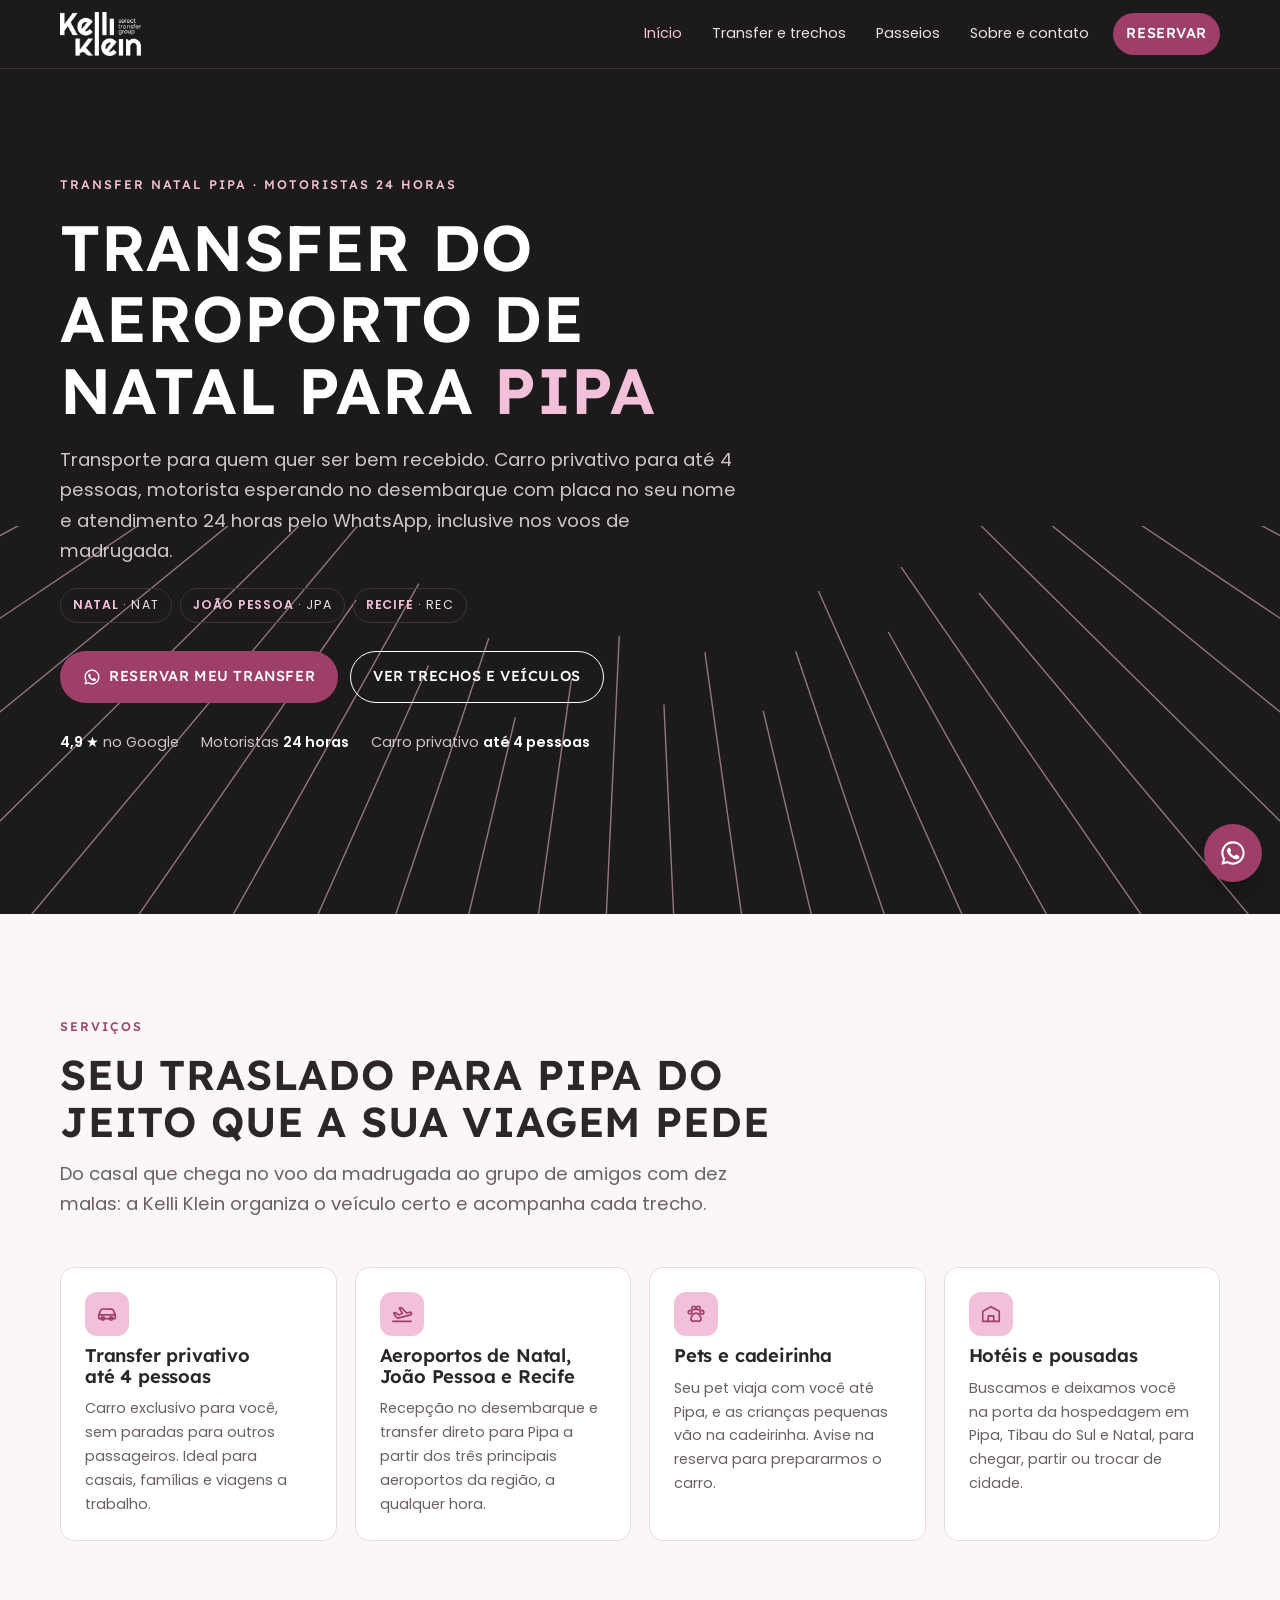
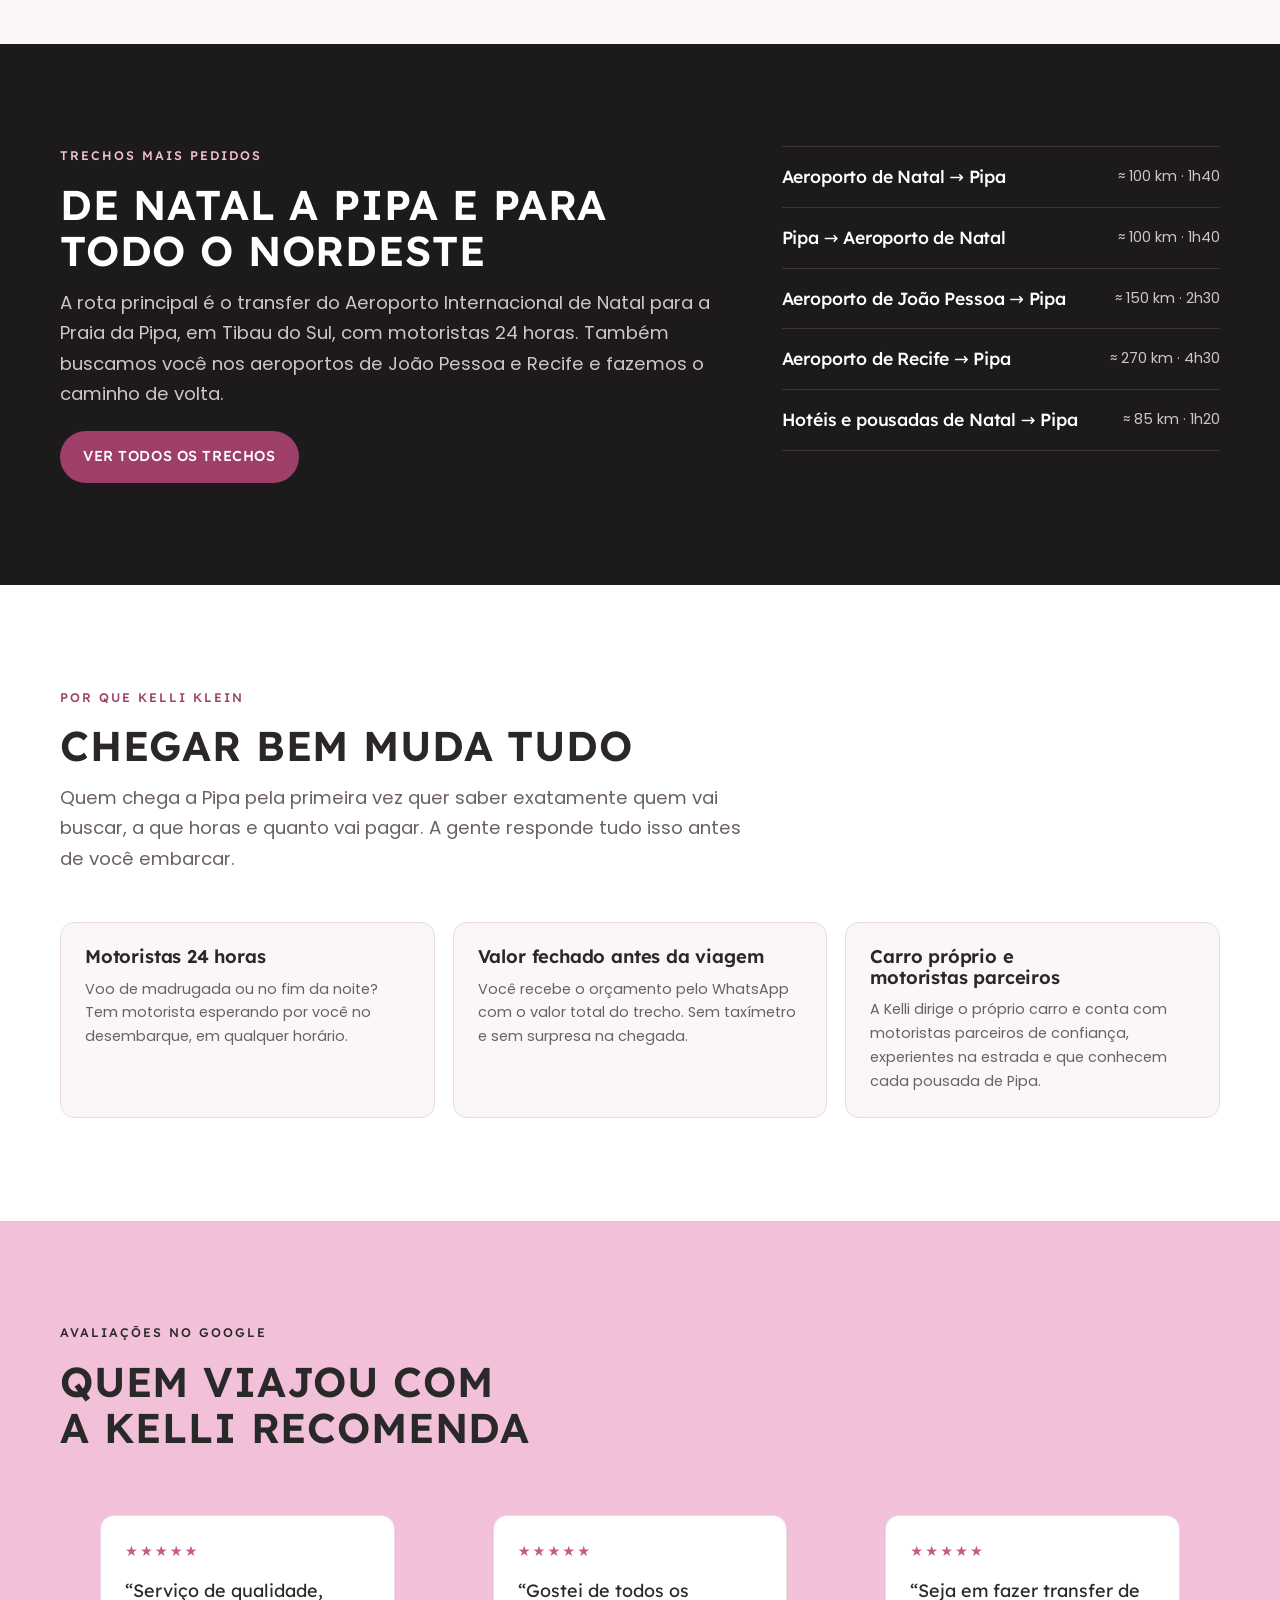
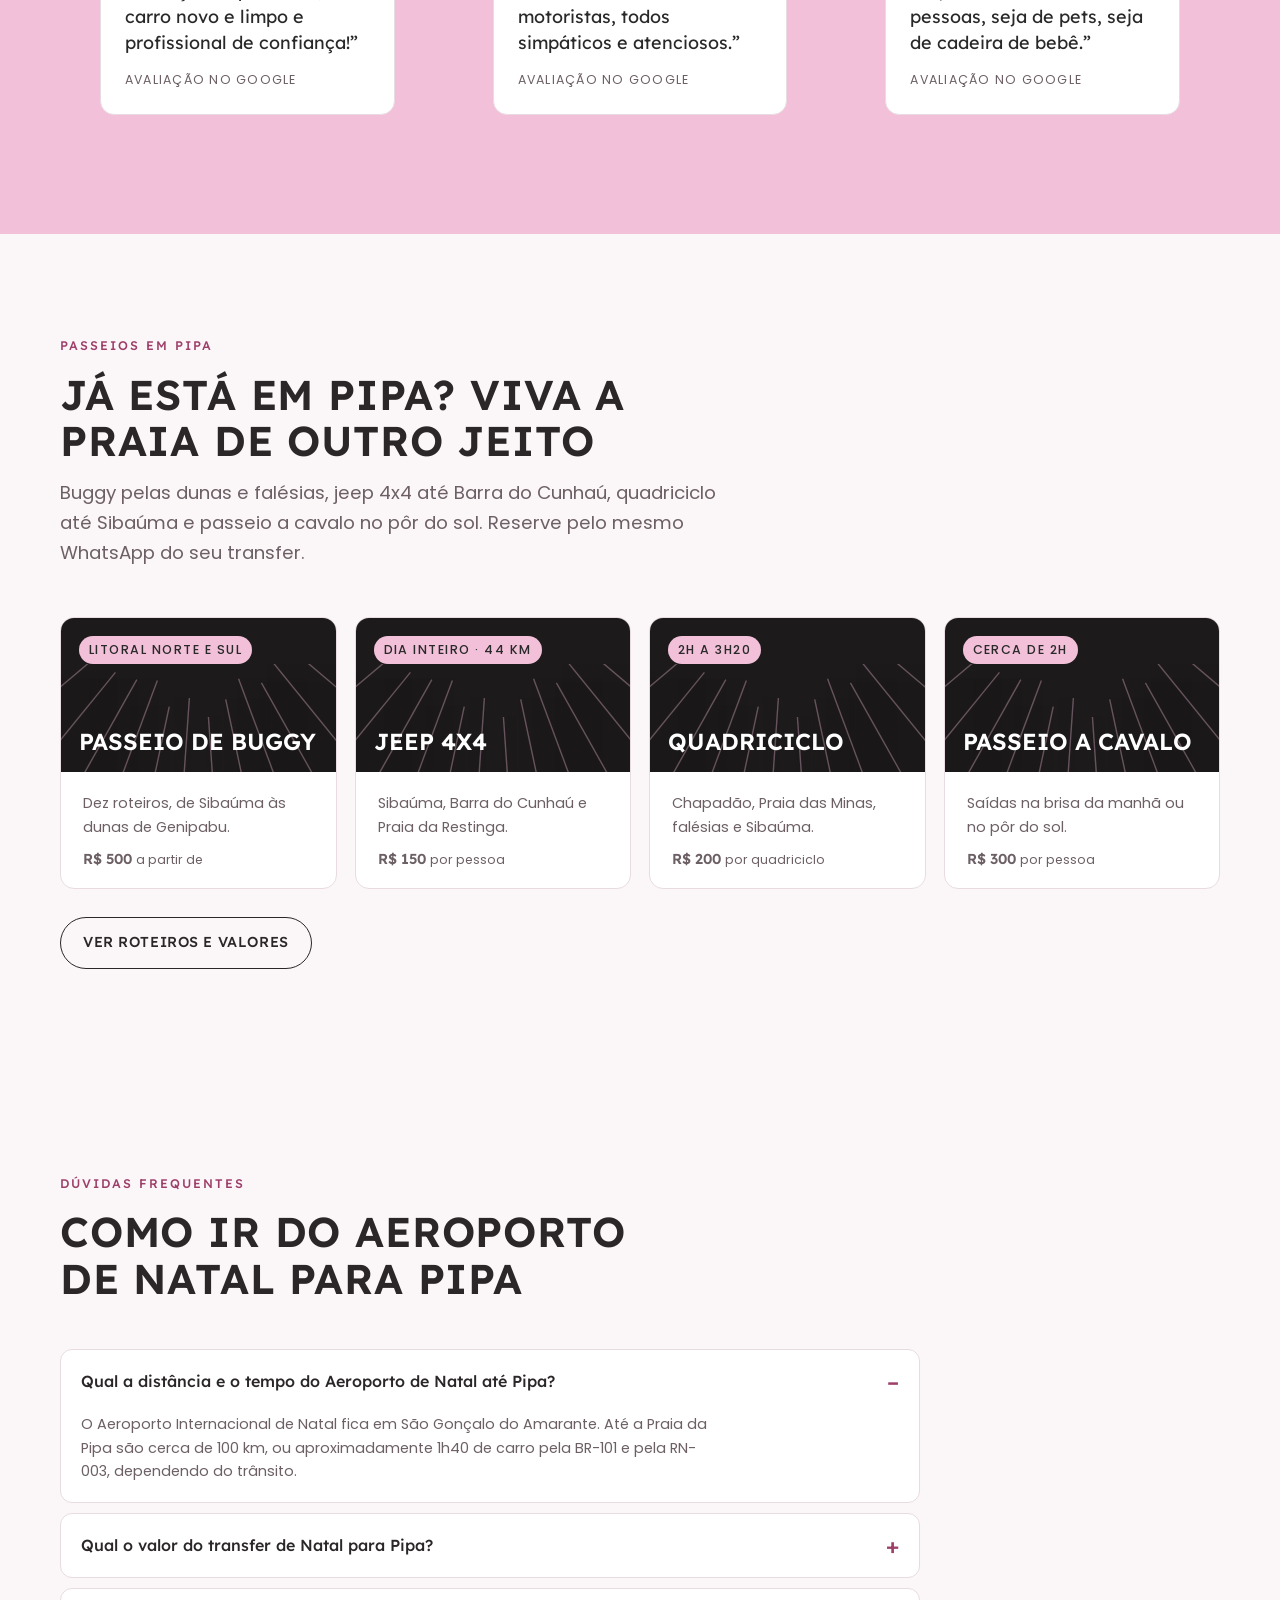
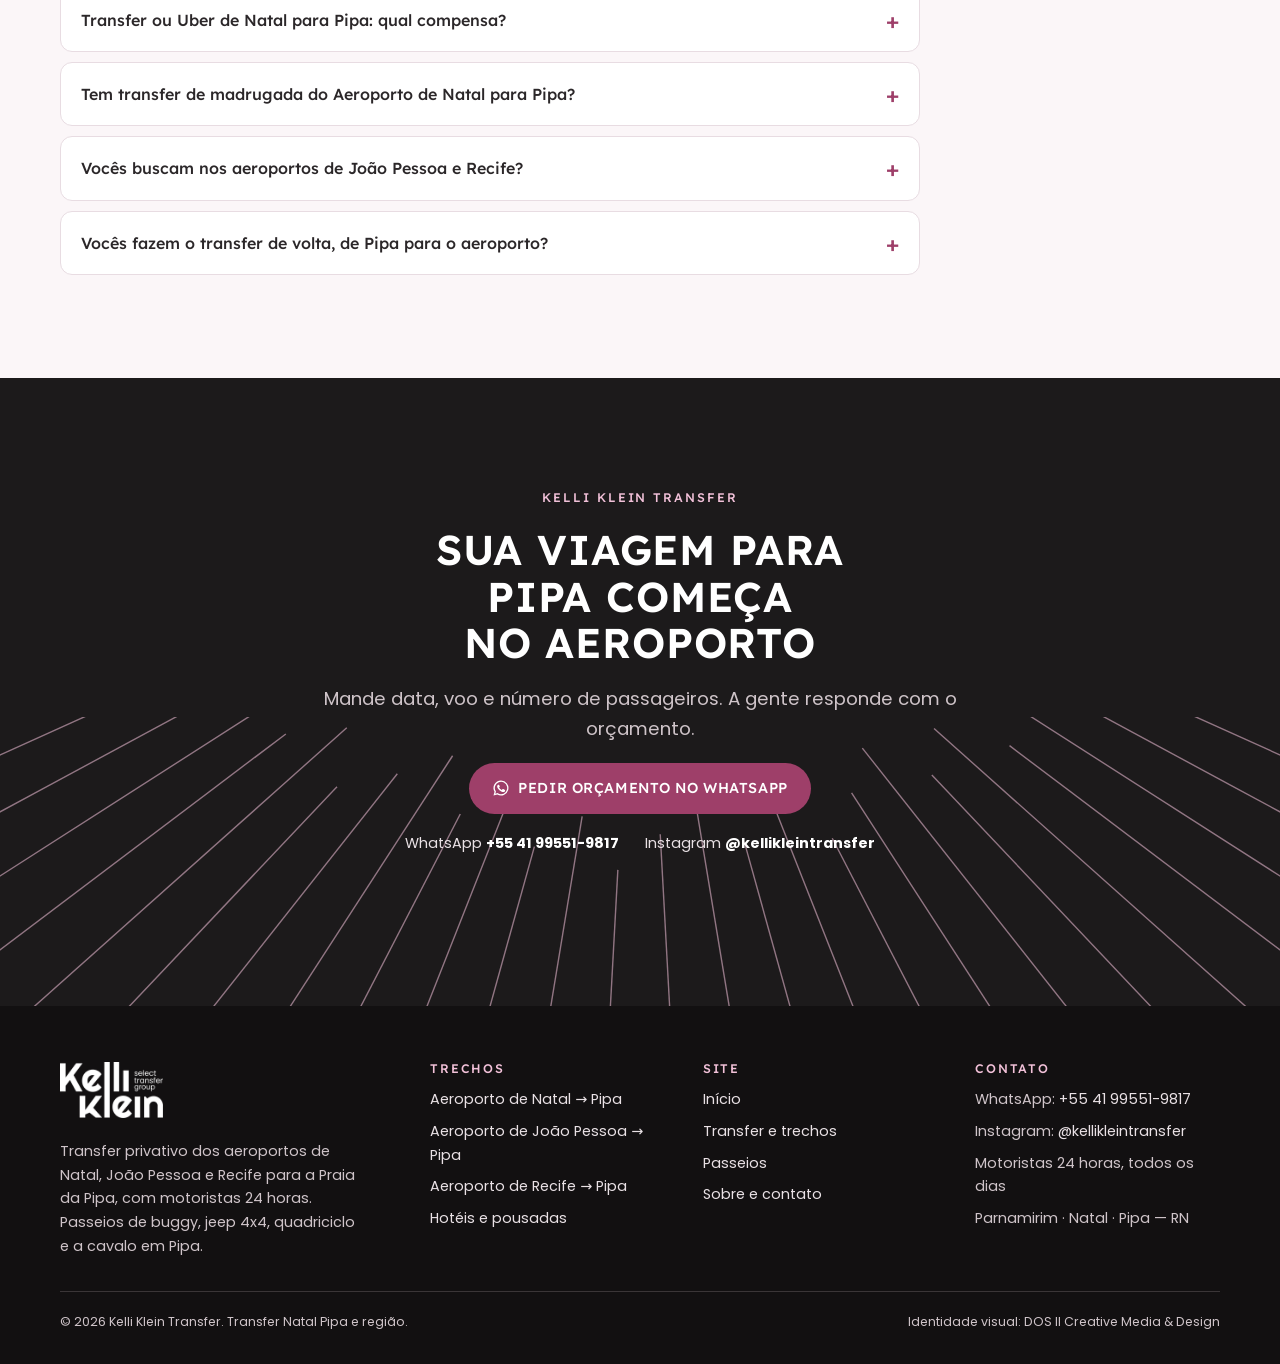
==== commit e224c2d7: "Ajustes da Kelli: remove cartão da capa, logo oficial, 24h, aeroportos JPA/REC e passeios reais Co-A" ====
--- a/index.html
+++ b/index.html
@@ -5,7 +5,7 @@
 <meta name="viewport" content="width=device-width, initial-scale=1, viewport-fit=cover">
 <title>Transfer Natal Pipa | Aeroporto de Natal para Pipa | Kelli Klein</title>
 <meta name="claude:viewport-fit-sides" content="cover">
-<meta name="description" content="Transfer privativo do Aeroporto de Natal para a Praia da Pipa: motorista no desembarque, carro ou van, pet friendly e cadeirinha. Peça orçamento no WhatsApp.">
+<meta name="description" content="Transfer privativo do Aeroporto de Natal para a Praia da Pipa com motoristas 24 horas. Também atendemos os aeroportos de João Pessoa e Recife. Reserve no WhatsApp.">
 <link rel="canonical" href="https://www.kellikleintransfer.com.br/">
 <meta name="robots" content="index, follow">
 <meta name="theme-color" content="#1C1A1B">
@@ -13,21 +13,21 @@
 <meta property="og:locale" content="pt_BR">
 <meta property="og:site_name" content="Kelli Klein Transfer">
 <meta property="og:title" content="Transfer Natal Pipa | Aeroporto de Natal para Pipa | Kelli Klein">
-<meta property="og:description" content="Transfer privativo do Aeroporto de Natal para a Praia da Pipa: motorista no desembarque, carro ou van, pet friendly e cadeirinha. Peça orçamento no WhatsApp.">
+<meta property="og:description" content="Transfer privativo do Aeroporto de Natal para a Praia da Pipa com motoristas 24 horas. Também atendemos os aeroportos de João Pessoa e Recife. Reserve no WhatsApp.">
 <meta property="og:url" content="https://www.kellikleintransfer.com.br/">
-<meta property="og:image" content="https://www.kellikleintransfer.com.br/og-kelli-klein-transfer.jpg">
+<meta property="og:image" content="https://www.kellikleintransfer.com.br/logo-kelli-klein.png">
 <meta name="twitter:card" content="summary_large_image">
 <link rel="preconnect" href="https://fonts.googleapis.com">
 <link rel="preconnect" href="https://fonts.gstatic.com" crossorigin>
 <link rel="stylesheet" href="https://fonts.googleapis.com/css2?family=Lexend:wght@400;500;600&family=Poppins:wght@400;500;600&display=swap">
 <link rel="stylesheet" href="styles.css">
-<script type="application/ld+json">{"@context": "https://schema.org", "@graph": [{"@type": ["LocalBusiness", "TaxiService"], "@id": "https://www.kellikleintransfer.com.br/#empresa", "name": "Kelli Klein Transfer", "alternateName": "Kelli Klein Transfer Natal Pipa e Região", "slogan": "Transporte para quem quer ser bem recebido", "url": "https://www.kellikleintransfer.com.br/", "telephone": "+5541995519817", "image": "https://www.kellikleintransfer.com.br/og-kelli-klein-transfer.jpg", "logo": "https://www.kellikleintransfer.com.br/logo-kelli-klein.png", "priceRange": "$$", "address": {"@type": "PostalAddress", "streetAddress": "R. Dr. Ronaldo Maranhão, 1071 - Casa 31 - Nova Esperança", "addressLocality": "Parnamirim", "addressRegion": "RN", "postalCode": "59144-040", "addressCountry": "BR"}, "areaServed": [{"@type": "City", "name": "Natal"}, {"@type": "City", "name": "Tibau do Sul"}, {"@type": "Place", "name": "Praia da Pipa"}, {"@type": "City", "name": "Parnamirim"}, {"@type": "City", "name": "São Gonçalo do Amarante"}, {"@type": "City", "name": "João Pessoa"}, {"@type": "City", "name": "Recife"}, {"@type": "State", "name": "Rio Grande do Norte"}], "availableLanguage": ["pt-BR", "es"], "sameAs": ["https://www.instagram.com/kellikleintransfer/"]}, {"@type": "WebSite", "@id": "https://www.kellikleintransfer.com.br/#site", "url": "https://www.kellikleintransfer.com.br/", "name": "Kelli Klein Transfer", "inLanguage": "pt-BR"}, {"@type": "FAQPage", "mainEntity": [{"@type": "Question", "name": "Qual a distância e o tempo do Aeroporto de Natal até Pipa?", "acceptedAnswer": {"@type": "Answer", "text": "O Aeroporto Internacional de Natal fica em São Gonçalo do Amarante. Até a Praia da Pipa são cerca de 100 km, ou aproximadamente 1h30 de carro pela BR-101 e pela RN-003, dependendo do trânsito."}}, {"@type": "Question", "name": "Qual o valor do transfer de Natal para Pipa?", "acceptedAnswer": {"@type": "Answer", "text": "O valor depende do veículo (carro executivo ou van), do número de passageiros, da quantidade de malas e do horário. Envie seus dados pelo WhatsApp e receba o orçamento fechado do trecho em poucos minutos."}}, {"@type": "Question", "name": "Transfer ou Uber de Natal para Pipa: qual compensa?", "acceptedAnswer": {"@type": "Answer", "text": "Muitos motoristas de aplicativo recusam corridas longas para Pipa ou cobram a volta. Com o transfer, você reserva antes, sabe o valor total, tem motorista esperando no desembarque e espaço garantido para as malas."}}, {"@type": "Question", "name": "E se o meu voo atrasar?", "acceptedAnswer": {"@type": "Answer", "text": "Pedimos o número do voo na reserva e acompanhamos o horário de pouso. O motorista se ajusta ao horário real de chegada."}}, {"@type": "Question", "name": "Vocês fazem o transfer de volta, de Pipa para o aeroporto?", "acceptedAnswer": {"@type": "Answer", "text": "Sim. Buscamos você na pousada ou casa em Pipa com antecedência segura em relação ao horário do voo. Você pode reservar ida e volta juntas."}}]}]}</script>
+<script type="application/ld+json">{"@context": "https://schema.org", "@graph": [{"@type": ["LocalBusiness", "TaxiService"], "@id": "https://www.kellikleintransfer.com.br/#empresa", "name": "Kelli Klein Transfer", "alternateName": "Kelli Klein Transfer Natal Pipa e Região", "slogan": "Transporte para quem quer ser bem recebido", "url": "https://www.kellikleintransfer.com.br/", "telephone": "+5541995519817", "image": "https://www.kellikleintransfer.com.br/logo-kelli-klein.png", "logo": "https://www.kellikleintransfer.com.br/logo-kelli-klein.png", "priceRange": "$$", "address": {"@type": "PostalAddress", "streetAddress": "R. Dr. Ronaldo Maranhão, 1071 - Casa 31 - Nova Esperança", "addressLocality": "Parnamirim", "addressRegion": "RN", "postalCode": "59144-040", "addressCountry": "BR"}, "areaServed": [{"@type": "City", "name": "Natal"}, {"@type": "City", "name": "Tibau do Sul"}, {"@type": "Place", "name": "Praia da Pipa"}, {"@type": "City", "name": "Parnamirim"}, {"@type": "City", "name": "São Gonçalo do Amarante"}, {"@type": "City", "name": "João Pessoa"}, {"@type": "City", "name": "Recife"}, {"@type": "City", "name": "Baía Formosa"}, {"@type": "State", "name": "Rio Grande do Norte"}], "availableLanguage": ["pt-BR", "es"], "openingHoursSpecification": {"@type": "OpeningHoursSpecification", "dayOfWeek": ["Monday", "Tuesday", "Wednesday", "Thursday", "Friday", "Saturday", "Sunday"], "opens": "00:00", "closes": "23:59"}, "sameAs": ["https://www.instagram.com/kellikleintransfer/"]}, {"@type": "WebSite", "@id": "https://www.kellikleintransfer.com.br/#site", "url": "https://www.kellikleintransfer.com.br/", "name": "Kelli Klein Transfer", "inLanguage": "pt-BR"}, {"@type": "FAQPage", "mainEntity": [{"@type": "Question", "name": "Qual a distância e o tempo do Aeroporto de Natal até Pipa?", "acceptedAnswer": {"@type": "Answer", "text": "O Aeroporto Internacional de Natal fica em São Gonçalo do Amarante. Até a Praia da Pipa são cerca de 100 km, ou aproximadamente 1h40 de carro pela BR-101 e pela RN-003, dependendo do trânsito."}}, {"@type": "Question", "name": "Qual o valor do transfer de Natal para Pipa?", "acceptedAnswer": {"@type": "Answer", "text": "O valor depende do veículo (carro executivo ou van), do número de passageiros, da quantidade de malas e do horário. Envie seus dados pelo WhatsApp e receba o orçamento fechado do trecho em poucos minutos."}}, {"@type": "Question", "name": "Transfer ou Uber de Natal para Pipa: qual compensa?", "acceptedAnswer": {"@type": "Answer", "text": "Muitos motoristas de aplicativo recusam corridas longas para Pipa ou cobram a volta. Com o transfer, você reserva antes, sabe o valor total, tem motorista esperando no desembarque e espaço garantido para as malas."}}, {"@type": "Question", "name": "Tem transfer de madrugada do Aeroporto de Natal para Pipa?", "acceptedAnswer": {"@type": "Answer", "text": "Sim. Os motoristas da Kelli Klein trabalham 24 horas. Informe o número e o horário do voo na reserva e o motorista estará no desembarque na sua chegada."}}, {"@type": "Question", "name": "Vocês buscam nos aeroportos de João Pessoa e Recife?", "acceptedAnswer": {"@type": "Answer", "text": "Sim. Do Aeroporto de João Pessoa até Pipa são cerca de 150 km (2h30) e do Aeroporto de Recife, cerca de 270 km (4h30), em carro privativo para até 4 pessoas."}}, {"@type": "Question", "name": "Vocês fazem o transfer de volta, de Pipa para o aeroporto?", "acceptedAnswer": {"@type": "Answer", "text": "Sim. Buscamos você na pousada ou casa em Pipa com antecedência segura em relação ao horário do voo. Você pode reservar ida e volta juntas."}}]}]}</script>
 </head>
 <body>
 <header class="topo">
   <div class="wrap">
     <a class="marca" href="index.html" aria-label="Kelli Klein Transfer, página inicial">
-      <span class="nome">Kelli<br>Klein</span><span class="sub">select<br>transfer<br>group</span>
+      <img src="logo-kelli-klein.png" alt="Kelli Klein Transfer" width="81" height="44">
     </a>
     <button class="menu-toggle" type="button" aria-expanded="false" aria-controls="menu">Menu</button>
     <nav class="menu" id="menu" aria-label="Principal">
@@ -40,29 +40,19 @@
 <section class="hero" aria-labelledby="h1">
   <div class="wrap">
     <div>
-      <span class="eyebrow">Transfer Natal Pipa · Rio Grande do Norte</span>
+      <span class="eyebrow">Transfer Natal Pipa · Motoristas 24 horas</span>
       <h1 id="h1">Transfer do Aeroporto de Natal para <em>Pipa</em></h1>
-      <p class="lead">Transporte para quem quer ser bem recebido. Motorista esperando no desembarque com placa no seu nome, carro limpo e confortável, horário combinado e atendimento pelo WhatsApp do início ao fim da viagem.</p>
+      <p class="lead">Transporte para quem quer ser bem recebido. Carro privativo para até 4 pessoas, motorista esperando no desembarque com placa no seu nome e atendimento 24 horas pelo WhatsApp, inclusive nos voos de madrugada.</p>
+      <ul class="aeroportos" aria-label="Aeroportos atendidos"><li><b>Natal</b> · NAT</li><li><b>João Pessoa</b> · JPA</li><li><b>Recife</b> · REC</li></ul>
       <div class="acoes">
         <a class="btn btn-rosa" href="https://wa.me/5541995519817?text=Ol%C3%A1%2C%20conheci%20o%20servi%C3%A7o%20de%20TRANSFER%20da%20ag%C3%AAncia%20Kelli%20Klein%20e%20quero%20agendar%20minha%20viagem" target="_blank" rel="noopener"><svg viewBox="0 0 24 24" fill="currentColor" aria-hidden="true"><path d="M12 2a10 10 0 0 0-8.6 15.1L2 22l5-1.3A10 10 0 1 0 12 2Zm0 18.2a8.2 8.2 0 0 1-4.2-1.2l-.3-.2-3 .8.8-2.9-.2-.3A8.2 8.2 0 1 1 12 20.2Zm4.5-6.1c-.2-.1-1.5-.7-1.7-.8-.2-.1-.4-.1-.6.1l-.8 1c-.1.2-.3.2-.5.1a6.7 6.7 0 0 1-3.3-2.9c-.3-.4.2-.4.7-1.4.1-.2 0-.3 0-.4l-.8-1.8c-.2-.5-.4-.4-.6-.4h-.5a1 1 0 0 0-.7.3 3 3 0 0 0-.9 2.2 5.2 5.2 0 0 0 1.1 2.7 11.8 11.8 0 0 0 4.5 4c1.7.7 2.3.8 3.2.6.5-.1 1.5-.6 1.7-1.2.2-.6.2-1.1.2-1.2-.1-.1-.2-.2-.5-.3Z"/></svg> Reservar meu transfer</a>
         <a class="btn btn-linha" href="transfer-natal-pipa.html">Ver trechos e veículos</a>
       </div>
       <div class="prova">
         <span><strong>4,9 ★</strong> no Google</span>
-        <span><strong>Carro ou van</strong> privativos</span>
-        <span>Aceita <strong>pets</strong> e <strong>cadeirinha</strong></span>
-      </div>
-    </div>
-    <div class="placa" aria-label="Exemplo de placa de recepção no desembarque">
-      <div class="topo-placa"><b>Kelli Klein</b><span>Desembarque · NAT</span></div>
-      <p class="nome-placa">Família Souza</p>
-      <p class="boas">Bem-vindos ao Rio Grande do Norte!</p>
-      <div class="rota">
-        <div class="ponto"><small>Saída</small><span>Aeroporto de Natal</span></div>
-        <div class="seta" aria-hidden="true">→</div>
-        <div class="ponto"><small>Chegada</small><span>Praia da Pipa</span></div>
-      </div>
-      <div class="dados"><span>≈ 100 km</span><span>≈ 1h30 de estrada</span><span>4 passageiros</span></div>
+        <span>Motoristas <strong>24 horas</strong></span>
+        <span>Carro privativo <strong>até 4 pessoas</strong></span>
+      </div>
     </div>
   </div>
   <div class="raios" data-n="30"></div>
@@ -78,23 +68,23 @@
     <div class="grade g4">
       <article class="cartao">
         <div class="icone"><svg viewBox="0 0 24 24" fill="none" stroke="currentColor" stroke-width="1.8" stroke-linecap="round" stroke-linejoin="round"><path d="M3 13l2.2-5.2A2 2 0 0 1 7 6.6h10a2 2 0 0 1 1.8 1.2L21 13v4H3z"/><path d="M3 13h18"/><circle cx="7.5" cy="17" r="1.8"/><circle cx="16.5" cy="17" r="1.8"/></svg></div>
-        <h3>Transfer executivo privativo</h3>
+        <h3>Transfer privativo até 4 pessoas</h3>
         <p>Carro exclusivo para você, sem paradas para outros passageiros. Ideal para casais, famílias e viagens a trabalho.</p>
       </article>
       <article class="cartao">
-        <div class="icone"><svg viewBox="0 0 24 24" fill="none" stroke="currentColor" stroke-width="1.8" stroke-linecap="round" stroke-linejoin="round"><path d="M2 7h14l4 4.5V17H2z"/><path d="M2 12h18M7 7v5M12 7v5"/><circle cx="6" cy="17.5" r="1.7"/><circle cx="16" cy="17.5" r="1.7"/></svg></div>
-        <h3>Van para grupos</h3>
-        <p>Espaço para o grupo todo e para as malas. Atendemos excursões, casamentos, eventos e equipes de produção.</p>
+        <div class="icone"><svg viewBox="0 0 24 24" fill="none" stroke="currentColor" stroke-width="1.8" stroke-linecap="round" stroke-linejoin="round"><path d="M2 20h20"/><path d="M5.5 15.5 3 11l2-.5 3 2.5 4.5-1.5L9 5.5l2.2-.5 6 6 3.3-1a1.6 1.6 0 0 1 1 3l-14 3.5z"/></svg></div>
+        <h3>Aeroportos de Natal, João Pessoa e Recife</h3>
+        <p>Recepção no desembarque e transfer direto para Pipa a partir dos três principais aeroportos da região, a qualquer hora.</p>
       </article>
       <article class="cartao">
         <div class="icone"><svg viewBox="0 0 24 24" fill="none" stroke="currentColor" stroke-width="1.8" stroke-linecap="round" stroke-linejoin="round"><circle cx="5.5" cy="10" r="2"/><circle cx="9.5" cy="5.5" r="2"/><circle cx="14.5" cy="5.5" r="2"/><circle cx="18.5" cy="10" r="2"/><path d="M12 11c-3 0-5.5 4-5.5 6.2C6.5 19 8 20 9.6 20c1 0 1.6-.6 2.4-.6s1.4.6 2.4.6c1.6 0 3.1-1 3.1-2.8C17.5 15 15 11 12 11z"/></svg></div>
-        <h3>Transfer pet friendly</h3>
-        <p>Seu cachorro ou gato viaja com você até Pipa. Avise na reserva o porte do pet para prepararmos o carro.</p>
-      </article>
-      <article class="cartao">
-        <div class="icone"><svg viewBox="0 0 24 24" fill="none" stroke="currentColor" stroke-width="1.8" stroke-linecap="round" stroke-linejoin="round"><path d="M7 4h6a4 4 0 0 1 4 4v5H7z"/><path d="M5 13h14l-1 5H6z"/><path d="M8 18v2M16 18v2"/></svg></div>
-        <h3>Cadeirinha para bebê</h3>
-        <p>Viagem segura com crianças pequenas: solicitamos a idade e o peso para levar a cadeirinha ou o assento adequado.</p>
+        <h3>Pets e cadeirinha</h3>
+        <p>Seu pet viaja com você até Pipa, e as crianças pequenas vão na cadeirinha. Avise na reserva para prepararmos o carro.</p>
+      </article>
+      <article class="cartao">
+        <div class="icone"><svg viewBox="0 0 24 24" fill="none" stroke="currentColor" stroke-width="1.8" stroke-linecap="round" stroke-linejoin="round"><path d="M3 20V9l9-5 9 5v11"/><path d="M3 20h18"/><path d="M9 20v-6h6v6"/></svg></div>
+        <h3>Hotéis e pousadas</h3>
+        <p>Buscamos e deixamos você na porta da hospedagem em Pipa, Tibau do Sul e Natal, para chegar, partir ou trocar de cidade.</p>
       </article>
     </div>
   </div>
@@ -105,17 +95,17 @@
     <div class="cab-secao" style="margin-bottom:0">
       <span class="eyebrow">Trechos mais pedidos</span>
       <h2 id="trechos-h">De Natal a Pipa e para todo o Nordeste</h2>
-      <p class="lead">O trecho principal é o transfer do Aeroporto Internacional de Natal para a Praia da Pipa, em Tibau do Sul. Também fazemos o caminho de volta e viagens para outras cidades do RN, Paraíba e Pernambuco.</p>
+      <p class="lead">A rota principal é o transfer do Aeroporto Internacional de Natal para a Praia da Pipa, em Tibau do Sul, com motoristas 24 horas. Também buscamos você nos aeroportos de João Pessoa e Recife e fazemos o caminho de volta.</p>
       <div class="acoes" style="display:flex;flex-wrap:wrap;gap:12px;margin-top:8px">
         <a class="btn btn-rosa" href="transfer-natal-pipa.html">Ver todos os trechos</a>
       </div>
     </div>
     <div class="trechos">
-      <div class="trecho"><h3>Aeroporto de Natal → Pipa</h3><span>≈ 100 km · 1h30</span></div>
-      <div class="trecho"><h3>Natal (Ponta Negra) → Pipa</h3><span>≈ 85 km · 1h15</span></div>
-      <div class="trecho"><h3>Pipa → Aeroporto de Natal</h3><span>≈ 100 km · 1h30</span></div>
-      <div class="trecho"><h3>João Pessoa → Pipa</h3><span>≈ 140 km · 2h</span></div>
-      <div class="trecho"><h3>Recife → Pipa</h3><span>≈ 240 km · 3h30</span></div>
+      <div class="trecho"><h3>Aeroporto de Natal → Pipa</h3><span>≈ 100 km · 1h40</span></div>
+      <div class="trecho"><h3>Pipa → Aeroporto de Natal</h3><span>≈ 100 km · 1h40</span></div>
+      <div class="trecho"><h3>Aeroporto de João Pessoa → Pipa</h3><span>≈ 150 km · 2h30</span></div>
+      <div class="trecho"><h3>Aeroporto de Recife → Pipa</h3><span>≈ 270 km · 4h30</span></div>
+      <div class="trecho"><h3>Hotéis e pousadas de Natal → Pipa</h3><span>≈ 85 km · 1h20</span></div>
     </div>
   </div>
 </section>
@@ -129,16 +119,16 @@
     </div>
     <div class="grade g3">
       <article class="cartao">
-        <h3>Monitoramos o seu voo</h3>
-        <p>Com o número do voo, acompanhamos atrasos e antecipações. O motorista chega no horário real do pouso.</p>
+        <h3>Motoristas 24 horas</h3>
+        <p>Voo de madrugada ou no fim da noite? Tem motorista esperando por você no desembarque, em qualquer horário.</p>
       </article>
       <article class="cartao">
         <h3>Valor fechado antes da viagem</h3>
         <p>Você recebe o orçamento pelo WhatsApp com o valor total do trecho. Sem taxímetro e sem surpresa na chegada.</p>
       </article>
       <article class="cartao">
-        <h3>Motoristas parceiros de confiança</h3>
-        <p>Profissionais simpáticos, experientes na BR-101 e na estrada de Tibau do Sul, que conhecem cada pousada de Pipa.</p>
+        <h3>Carro próprio e motoristas parceiros</h3>
+        <p>A Kelli dirige o próprio carro e conta com motoristas parceiros de confiança, experientes na estrada e que conhecem cada pousada de Pipa.</p>
       </article>
     </div>
   </div>
@@ -173,25 +163,29 @@
 <section class="faixa" aria-labelledby="passeios-h">
   <div class="wrap">
     <div class="cab-secao">
-      <span class="eyebrow">Passeios com motorista</span>
-      <h2 id="passeios-h">Já está em Pipa? Conheça o litoral do RN e da Paraíba</h2>
-      <p class="lead">Passeios privativos saindo da sua pousada, no seu ritmo: dunas de Genipabu, lagoas, São Miguel do Gostoso, João Pessoa e Porto de Galinhas.</p>
-    </div>
-    <div class="grade g3">
-      <article class="passeio">
-        <div class="capa"><span class="tag">Dia inteiro</span><span class="destino">Natal e dunas de Genipabu</span><div class="raios" data-n="16"></div></div>
-        <div class="corpo"><p>Dunas, lagoa de Jacumã, Forte dos Reis Magos e o Morro do Careca em um só roteiro.</p></div>
-      </article>
-      <article class="passeio">
-        <div class="capa"><span class="tag">Meio dia</span><span class="destino">Lagoa de Arituba e Barra do Cunhaú</span><div class="raios" data-n="16"></div></div>
-        <div class="corpo"><p>Água doce, mangue e o encontro do rio com o mar, pertinho de Pipa.</p></div>
-      </article>
-      <article class="passeio">
-        <div class="capa"><span class="tag">Dia inteiro</span><span class="destino">Porto de Galinhas</span><div class="raios" data-n="16"></div></div>
-        <div class="corpo"><p>As piscinas naturais mais famosas do Nordeste, com saída e volta para Pipa.</p></div>
-      </article>
-    </div>
-    <p style="margin-top:28px"><a class="btn btn-linha" href="passeios-em-pipa.html">Ver todos os passeios</a></p>
+      <span class="eyebrow">Passeios em Pipa</span>
+      <h2 id="passeios-h">Já está em Pipa? Viva a praia de outro jeito</h2>
+      <p class="lead">Buggy pelas dunas e falésias, jeep 4x4 até Barra do Cunhaú, quadriciclo até Sibaúma e passeio a cavalo no pôr do sol. Reserve pelo mesmo WhatsApp do seu transfer.</p>
+    </div>
+    <div class="grade g4">
+      <article class="passeio">
+        <div class="capa"><span class="tag">Litoral norte e sul</span><span class="destino">Passeio de buggy</span><div class="raios" data-n="16"></div></div>
+        <div class="corpo"><p>Dez roteiros, de Sibaúma às dunas de Genipabu.</p><p class="preco">R$ 500<small>a partir de</small></p></div>
+      </article>
+      <article class="passeio">
+        <div class="capa"><span class="tag">Dia inteiro · 44 km</span><span class="destino">Jeep 4x4</span><div class="raios" data-n="16"></div></div>
+        <div class="corpo"><p>Sibaúma, Barra do Cunhaú e Praia da Restinga.</p><p class="preco">R$ 150<small>por pessoa</small></p></div>
+      </article>
+      <article class="passeio">
+        <div class="capa"><span class="tag">2h a 3h20</span><span class="destino">Quadriciclo</span><div class="raios" data-n="16"></div></div>
+        <div class="corpo"><p>Chapadão, Praia das Minas, falésias e Sibaúma.</p><p class="preco">R$ 200<small>por quadriciclo</small></p></div>
+      </article>
+      <article class="passeio">
+        <div class="capa"><span class="tag">Cerca de 2h</span><span class="destino">Passeio a cavalo</span><div class="raios" data-n="16"></div></div>
+        <div class="corpo"><p>Saídas na brisa da manhã ou no pôr do sol.</p><p class="preco">R$ 300<small>por pessoa</small></p></div>
+      </article>
+    </div>
+    <p style="margin-top:28px"><a class="btn btn-linha" href="passeios-em-pipa.html">Ver roteiros e valores</a></p>
   </div>
 </section>
 
@@ -203,13 +197,15 @@
     </div>
     <div class="faq">
       <details open><summary>Qual a distância e o tempo do Aeroporto de Natal até Pipa?</summary>
-        <p>O Aeroporto Internacional de Natal fica em São Gonçalo do Amarante. Até a Praia da Pipa são cerca de 100 km, ou aproximadamente 1h30 de carro pela BR-101 e pela RN-003, dependendo do trânsito.</p></details>
+        <p>O Aeroporto Internacional de Natal fica em São Gonçalo do Amarante. Até a Praia da Pipa são cerca de 100 km, ou aproximadamente 1h40 de carro pela BR-101 e pela RN-003, dependendo do trânsito.</p></details>
       <details><summary>Qual o valor do transfer de Natal para Pipa?</summary>
         <p>O valor depende do veículo (carro executivo ou van), do número de passageiros, da quantidade de malas e do horário. Envie seus dados pelo WhatsApp e receba o orçamento fechado do trecho em poucos minutos.</p></details>
       <details><summary>Transfer ou Uber de Natal para Pipa: qual compensa?</summary>
         <p>Muitos motoristas de aplicativo recusam corridas longas para Pipa ou cobram a volta. Com o transfer, você reserva antes, sabe o valor total, tem motorista esperando no desembarque e espaço garantido para as malas.</p></details>
-      <details><summary>E se o meu voo atrasar?</summary>
-        <p>Pedimos o número do voo na reserva e acompanhamos o horário de pouso. O motorista se ajusta ao horário real de chegada.</p></details>
+      <details><summary>Tem transfer de madrugada do Aeroporto de Natal para Pipa?</summary>
+        <p>Sim. Os motoristas da Kelli Klein trabalham 24 horas. Informe o número e o horário do voo na reserva e o motorista estará no desembarque na sua chegada.</p></details>
+      <details><summary>Vocês buscam nos aeroportos de João Pessoa e Recife?</summary>
+        <p>Sim. Do Aeroporto de João Pessoa até Pipa são cerca de 150 km (2h30) e do Aeroporto de Recife, cerca de 270 km (4h30), em carro privativo para até 4 pessoas.</p></details>
       <details><summary>Vocês fazem o transfer de volta, de Pipa para o aeroporto?</summary>
         <p>Sim. Buscamos você na pousada ou casa em Pipa com antecedência segura em relação ao horário do voo. Você pode reservar ida e volta juntas.</p></details>
     </div>
@@ -232,16 +228,16 @@
   <div class="wrap">
     <div class="cols">
       <div>
-        <a class="marca" href="index.html"><span class="nome">Kelli<br>Klein</span><span class="sub">select<br>transfer<br>group</span></a>
-        <p style="margin-top:14px;max-width:34ch">Transfer privativo do Aeroporto de Natal para a Praia da Pipa e trechos em todo o Rio Grande do Norte, Paraíba e Pernambuco.</p>
+        <a class="marca" href="index.html"><img src="logo-kelli-klein.png" alt="Kelli Klein Transfer" width="81" height="44"></a>
+        <p style="margin-top:14px;max-width:34ch">Transfer privativo dos aeroportos de Natal, João Pessoa e Recife para a Praia da Pipa, com motoristas 24 horas. Passeios de buggy, jeep 4x4, quadriciclo e a cavalo em Pipa.</p>
       </div>
       <div>
         <h3>Trechos</h3>
         <ul>
           <li><a href="transfer-natal-pipa.html#aeroporto">Aeroporto de Natal → Pipa</a></li>
-          <li><a href="transfer-natal-pipa.html#trechos">Natal → Pipa</a></li>
-          <li><a href="transfer-natal-pipa.html#trechos">João Pessoa → Pipa</a></li>
-          <li><a href="transfer-natal-pipa.html#trechos">Recife → Pipa</a></li>
+          <li><a href="transfer-natal-pipa.html#joao-pessoa">Aeroporto de João Pessoa → Pipa</a></li>
+          <li><a href="transfer-natal-pipa.html#recife">Aeroporto de Recife → Pipa</a></li>
+          <li><a href="transfer-natal-pipa.html#trechos">Hotéis e pousadas</a></li>
         </ul>
       </div>
       <div>
@@ -253,7 +249,7 @@
         <ul>
           <li>WhatsApp: <a href="https://wa.me/5541995519817?text=Ol%C3%A1%2C%20conheci%20o%20servi%C3%A7o%20de%20TRANSFER%20da%20ag%C3%AAncia%20Kelli%20Klein%20e%20quero%20agendar%20minha%20viagem" target="_blank" rel="noopener">+55 41 99551-9817</a></li>
           <li>Instagram: <a href="https://www.instagram.com/kellikleintransfer/" target="_blank" rel="noopener">@kellikleintransfer</a></li>
-          <li>Atendimento todos os dias, com agendamento</li>
+          <li>Motoristas 24 horas, todos os dias</li>
           <li>Parnamirim · Natal · Pipa — RN</li>
         </ul>
       </div>
--- a/styles.css
+++ b/styles.css
@@ -1,4 +1,4 @@
-/* Layout: faixas alternadas preto/papel com raios de luz da marca; placa de recepção como imagem-tese.
+/* Layout: faixas alternadas preto/papel com raios de luz da marca; hero tipográfico com raios de luz.
    Single-look por escolha: a marca vive no contraste preto + rosa, igual em qualquer tema. */
 :root {
   --rosa: #C65A8E;          /* Rosa Atlântico */
@@ -58,6 +58,8 @@
 .topo { position: sticky; top: env(safe-area-inset-top, 0px); z-index: 50; background: var(--noite); color: var(--branco); border-bottom: 1px solid var(--linha-escura); }
 .topo .wrap { display: flex; align-items: center; justify-content: space-between; gap: 16px; min-height: 68px; }
 .marca { display: inline-flex; align-items: center; gap: 10px; color: var(--branco); text-decoration: none; }
+.marca img { height: 44px; width: auto; display: block; }
+.rodape .marca img { height: 56px; }
 .marca .nome { font-family: var(--f-display); font-weight: 600; font-size: 1.35rem; line-height: .9; letter-spacing: -.02em; }
 .marca .sub { font-size: .62rem; line-height: 1.15; color: var(--nevoa); border-left: 1px solid var(--linha-escura); padding-left: 10px; }
 .menu { display: flex; align-items: center; gap: 6px; }
@@ -102,7 +104,8 @@
 
 /* ---------- Hero ---------- */
 .hero { position: relative; background: var(--noite); color: var(--branco); overflow: hidden; }
-.hero .wrap { position: relative; z-index: 1; display: grid; gap: 40px; padding-block: clamp(48px, 7vw, 96px) clamp(96px, 12vw, 150px); grid-template-columns: 1.15fr .85fr; align-items: center; }
+.hero .wrap { position: relative; z-index: 1; display: grid; gap: 40px; padding-block: clamp(56px, 8vw, 104px) clamp(110px, 13vw, 160px); grid-template-columns: minmax(0, 1fr); }
+.hero .wrap > div { max-width: 820px; }
 .hero h1 { margin-top: 14px; }
 .hero h1 em { font-style: normal; color: var(--nevoa); }
 .hero .lead { margin-top: 18px; }
@@ -111,20 +114,7 @@
 .prova strong { color: var(--branco); font-weight: 600; }
 .hero-interna .wrap { grid-template-columns: 1fr; padding-block: clamp(40px, 6vw, 72px) clamp(80px, 10vw, 120px); }
 .hero-interna h1 { font-size: clamp(2rem, 4.6vw, 3.2rem); }
-@media (max-width: 900px) { .hero .wrap { grid-template-columns: 1fr; } }
-
-/* Placa de recepção: o que o passageiro vê ao sair do desembarque */
-.placa { background: var(--branco); color: var(--preto); border-radius: 18px; padding: 22px 22px 18px; box-shadow: 0 30px 60px -20px rgba(0,0,0,.55); transform: rotate(-2deg); max-width: 420px; justify-self: center; width: 100%; }
-.placa .topo-placa { display: flex; justify-content: space-between; align-items: center; gap: 10px; font-size: var(--t-xs); text-transform: uppercase; letter-spacing: .12em; color: var(--suave); }
-.placa .topo-placa b { font-family: var(--f-display); color: var(--rosa-escuro); letter-spacing: .06em; font-weight: 600; }
-.placa .nome-placa { font-family: var(--f-display); font-weight: 600; text-transform: uppercase; font-size: clamp(1.8rem, 4vw, 2.4rem); line-height: 1; margin: 22px 0 6px; }
-.placa .boas { color: var(--suave); font-size: var(--t-sm); }
-.placa .rota { margin-top: 20px; padding-top: 16px; border-top: 1.5px dashed var(--linha); display: grid; grid-template-columns: 1fr auto 1fr; align-items: center; gap: 10px; }
-.placa .ponto small { display: block; font-size: var(--t-xs); color: var(--suave); text-transform: uppercase; letter-spacing: .1em; }
-.placa .ponto span { font-family: var(--f-display); font-weight: 600; font-size: 1.05rem; }
-.placa .ponto:last-child { text-align: right; }
-.placa .seta { color: var(--rosa); font-size: 1.3rem; }
-.placa .dados { display: flex; justify-content: space-between; gap: 8px; margin-top: 14px; font-size: var(--t-xs); color: var(--suave); font-variant-numeric: tabular-nums; }
+
 
 /* ---------- Grades e cartões ---------- */
 .grade { display: grid; gap: 18px; }
@@ -252,3 +242,75 @@
 .migalhas a { color: var(--nevoa); text-decoration: none; }
 
 @media (prefers-reduced-motion: reduce) { html { scroll-behavior: auto; } * { transition: none !important; } }
+
+/* Aeroportos atendidos (hero) */
+.aeroportos { display: flex; flex-wrap: wrap; gap: 8px; margin-top: 22px; list-style: none; padding: 0; }
+.aeroportos li { font-size: var(--t-xs); text-transform: uppercase; letter-spacing: .1em; border: 1px solid var(--linha-escura); color: #E9E1E5; border-radius: 999px; padding: 6px 12px; }
+.aeroportos li b { color: var(--nevoa); font-weight: 600; letter-spacing: .06em; }
+
+/* Preço */
+.preco { font-family: var(--f-display); font-weight: 600; font-size: 1.5rem; line-height: 1; color: var(--texto); font-variant-numeric: tabular-nums; }
+.preco small { font-family: var(--f-texto); font-weight: 400; font-size: var(--t-xs); color: var(--suave); margin-left: 4px; }
+.escuro .preco { color: var(--branco); }
+.escuro .preco small { color: #CFC4C9; }
+
+/* Atalhos dos passeios */
+.atalhos { display: grid; grid-template-columns: repeat(4, minmax(0, 1fr)); gap: 12px; margin-top: 28px; }
+@media (max-width: 760px) { .atalhos { grid-template-columns: repeat(2, minmax(0, 1fr)); } }
+.atalhos a { display: grid; gap: 4px; padding: 14px 16px; border: 1px solid var(--linha-escura); border-radius: 12px; color: var(--branco); text-decoration: none; transition: border-color .2s, background .2s; }
+.atalhos a:hover { border-color: var(--nevoa); background: rgba(242,193,217,.06); }
+.atalhos span { font-family: var(--f-display); font-weight: 500; }
+.atalhos small { color: #CFC4C9; font-size: var(--t-xs); font-variant-numeric: tabular-nums; }
+
+/* Bloco de passeio */
+.bloco { display: grid; grid-template-columns: .9fr 1.1fr; gap: clamp(24px, 4vw, 56px); align-items: start; }
+.bloco > * { min-width: 0; }
+@media (max-width: 900px) { .bloco { grid-template-columns: 1fr; } }
+.bloco .capa-grande { position: relative; overflow: hidden; border-radius: var(--raio); background: var(--noite); color: var(--branco); padding: 24px; min-height: 280px; display: flex; flex-direction: column; justify-content: space-between; gap: 18px; }
+.bloco .capa-grande .raios { height: 65%; }
+.bloco .capa-grande .raios line { opacity: .35; }
+.bloco .capa-grande > *:not(.raios) { position: relative; z-index: 1; }
+.bloco .capa-grande .tag { align-self: flex-start; font-size: var(--t-xs); text-transform: uppercase; letter-spacing: .12em; background: var(--nevoa); color: var(--preto); border-radius: 999px; padding: 4px 10px; font-weight: 500; }
+.bloco .capa-grande .destino { font-family: var(--f-display); font-weight: 600; text-transform: uppercase; font-size: clamp(1.6rem, 3vw, 2.2rem); line-height: 1.05; }
+.bloco .capa-grande .preco { font-size: 2rem; }
+.bloco .conteudo { display: grid; gap: 16px; }
+.bloco .conteudo > p { color: var(--suave); }
+.fichas { display: grid; grid-template-columns: repeat(2, minmax(0, 1fr)); gap: 10px; }
+@media (max-width: 520px) { .fichas { grid-template-columns: 1fr; } }
+.ficha { background: var(--branco); border: 1px solid var(--linha); border-radius: 12px; padding: 12px 14px; display: grid; gap: 2px; }
+.branco .ficha { background: var(--papel); }
+.ficha small { font-size: var(--t-xs); text-transform: uppercase; letter-spacing: .1em; color: var(--suave); }
+.ficha span { font-family: var(--f-display); font-weight: 500; font-variant-numeric: tabular-nums; }
+
+/* Itinerário numerado do jeep */
+.roteiro { list-style: none; counter-reset: parada; padding: 0; margin: 0; display: grid; grid-template-columns: repeat(2, minmax(0, 1fr)); gap: 0 28px; }
+@media (max-width: 620px) { .roteiro { grid-template-columns: 1fr; } }
+.roteiro li { counter-increment: parada; display: grid; grid-template-columns: 30px minmax(0, 1fr); gap: 10px; padding: 10px 0; border-bottom: 1px solid var(--linha); font-size: var(--t-sm); }
+.roteiro li::before { content: counter(parada, decimal-leading-zero); font-family: var(--f-display); font-weight: 600; color: var(--rosa-escuro); font-variant-numeric: tabular-nums; }
+.roteiro li small { display: block; color: var(--suave); font-size: var(--t-xs); }
+
+/* Tarifário do buggy */
+.tarifario { display: grid; grid-template-columns: repeat(2, minmax(0, 1fr)); gap: 18px; }
+@media (max-width: 620px) { .tarifario { grid-template-columns: 1fr; } }
+.tarifario table { min-width: 0; }
+.tarifario td.num { text-align: right; }
+.tarifario caption { caption-side: top; text-align: left; padding: 14px 18px; font-family: var(--f-display); font-weight: 600; text-transform: uppercase; letter-spacing: .06em; border-bottom: 1px solid var(--linha); }
+
+/* Opções (quadriciclo e cavalo) */
+.opcoes { display: grid; grid-template-columns: repeat(2, minmax(0, 1fr)); gap: 14px; }
+.opcoes.tres { grid-template-columns: repeat(3, minmax(0, 1fr)); }
+@media (max-width: 760px) { .opcoes, .opcoes.tres { grid-template-columns: 1fr; } }
+.opcao { background: var(--branco); border: 1px solid var(--linha); border-radius: 12px; padding: 18px; display: grid; gap: 8px; align-content: start; }
+.branco .opcao { background: var(--papel); }
+.opcao h3 { font-size: 1.05rem; }
+.opcao p { color: var(--suave); font-size: var(--t-sm); }
+.escuro .ficha { background: #2E2A2C; border-color: var(--linha-escura); }
+.escuro .ficha small { color: #CFC4C9; }
+
+/* Contraste no hero e nas capas escuras */
+.hero .lead { color: #CFC4C9; }
+.hero .eyebrow { color: var(--nevoa); }
+.hero .btn-linha { color: var(--branco); }
+.hero .btn-linha:hover { color: var(--nevoa); border-color: var(--nevoa); }
+.capa-grande .preco, .passeio .capa .preco { color: var(--branco); }
+.capa-grande .preco small { color: #CFC4C9; }
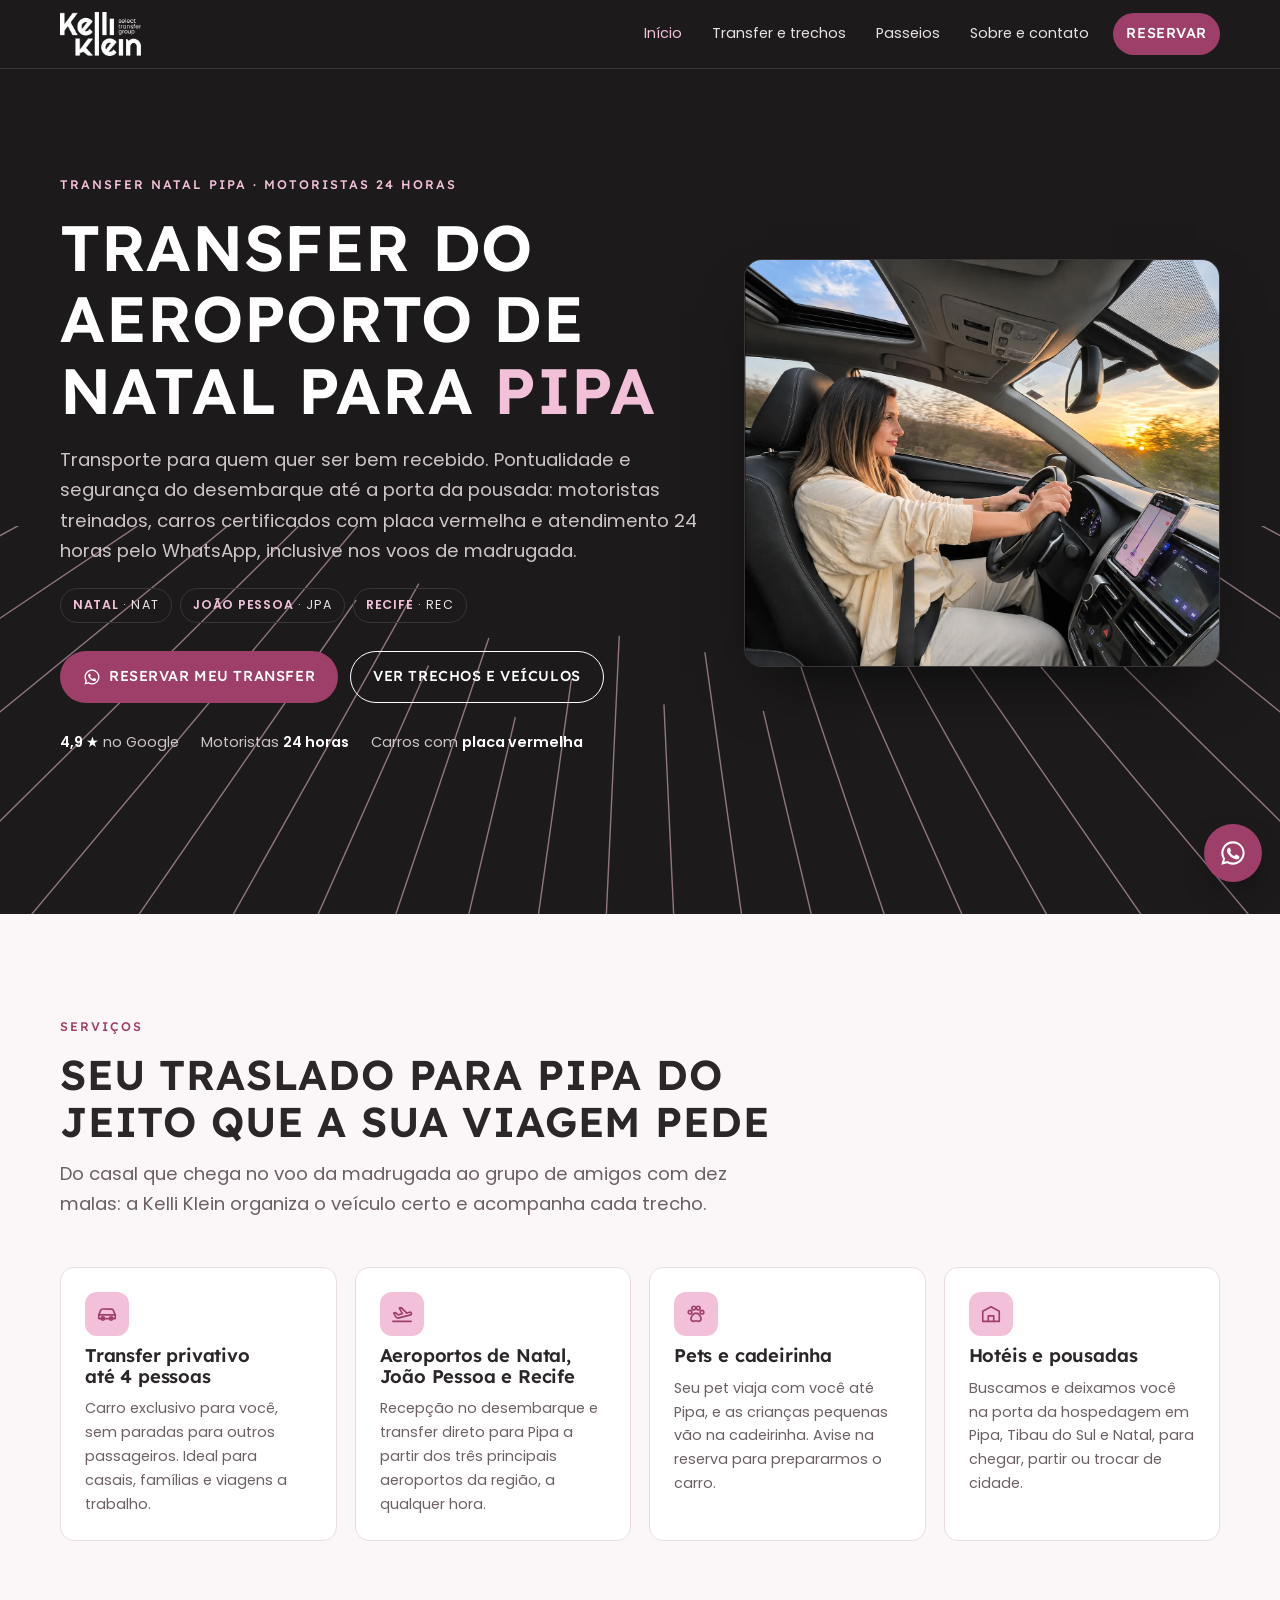
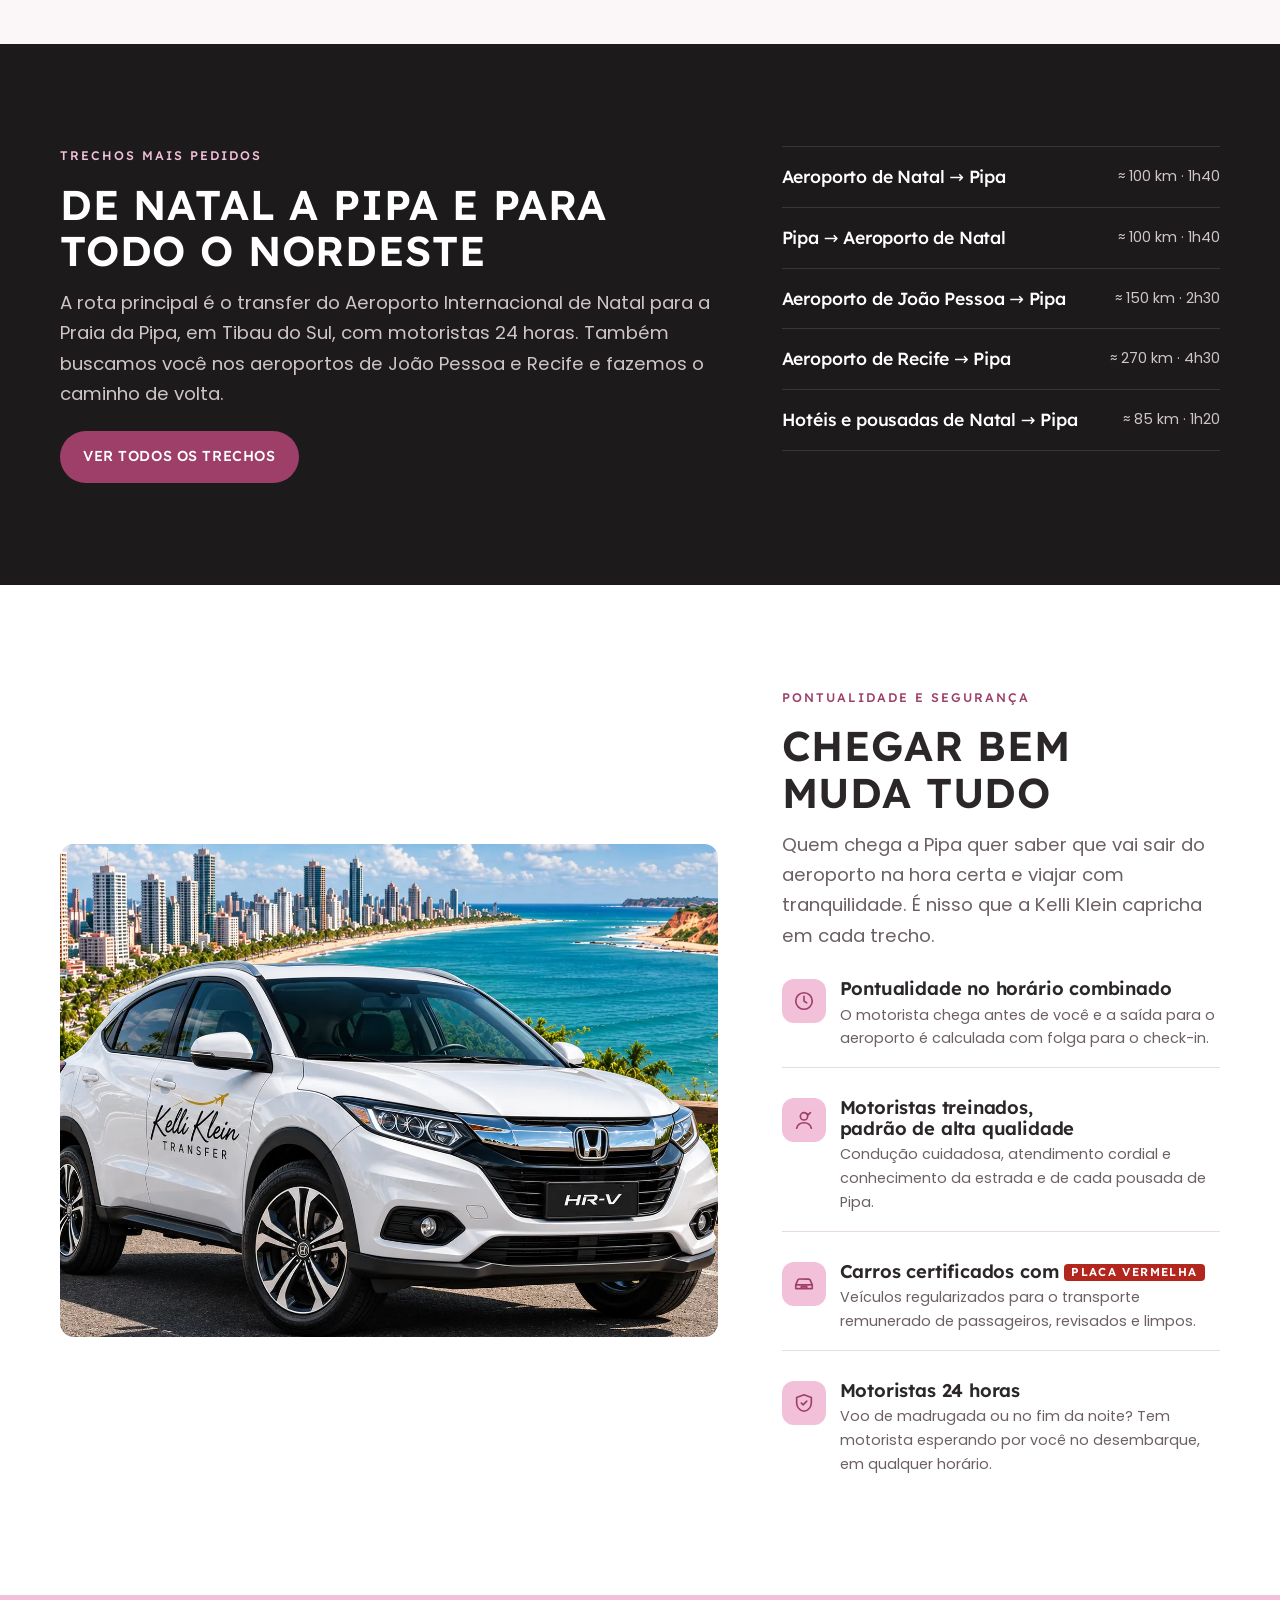
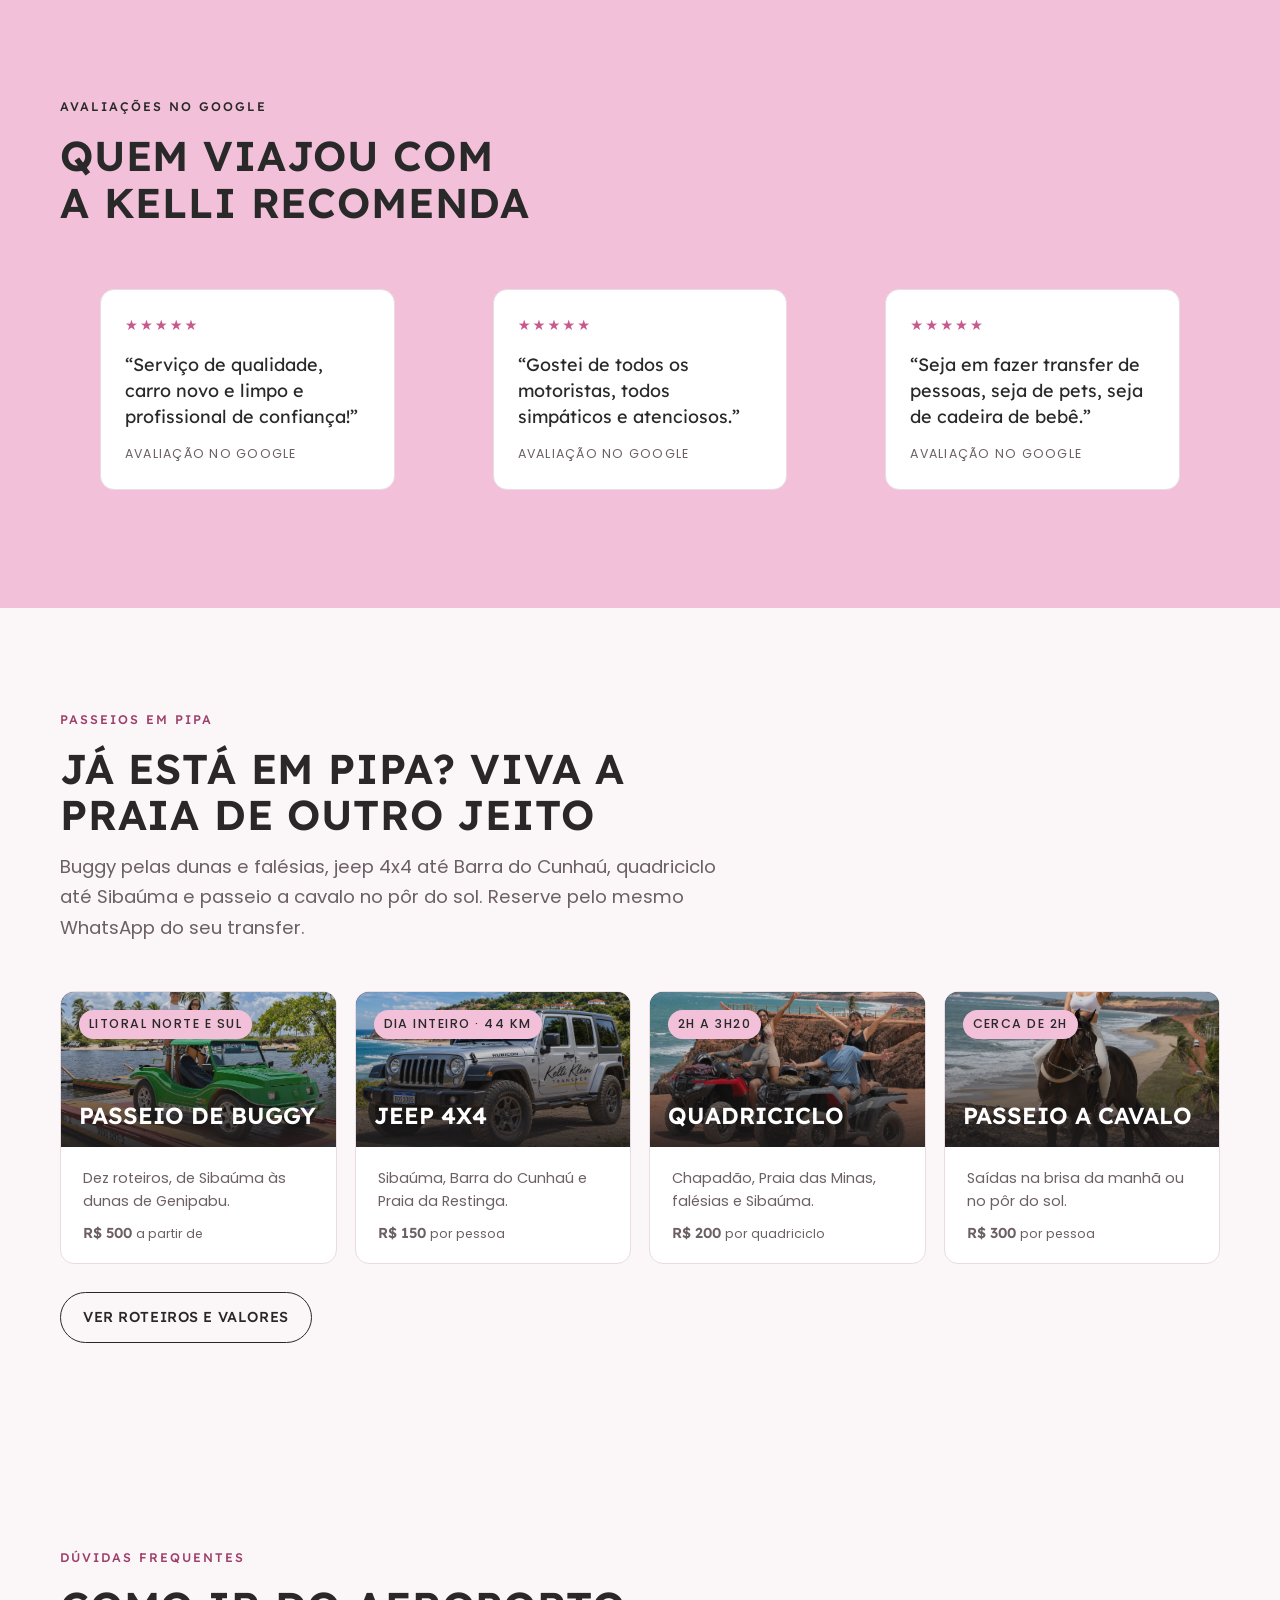
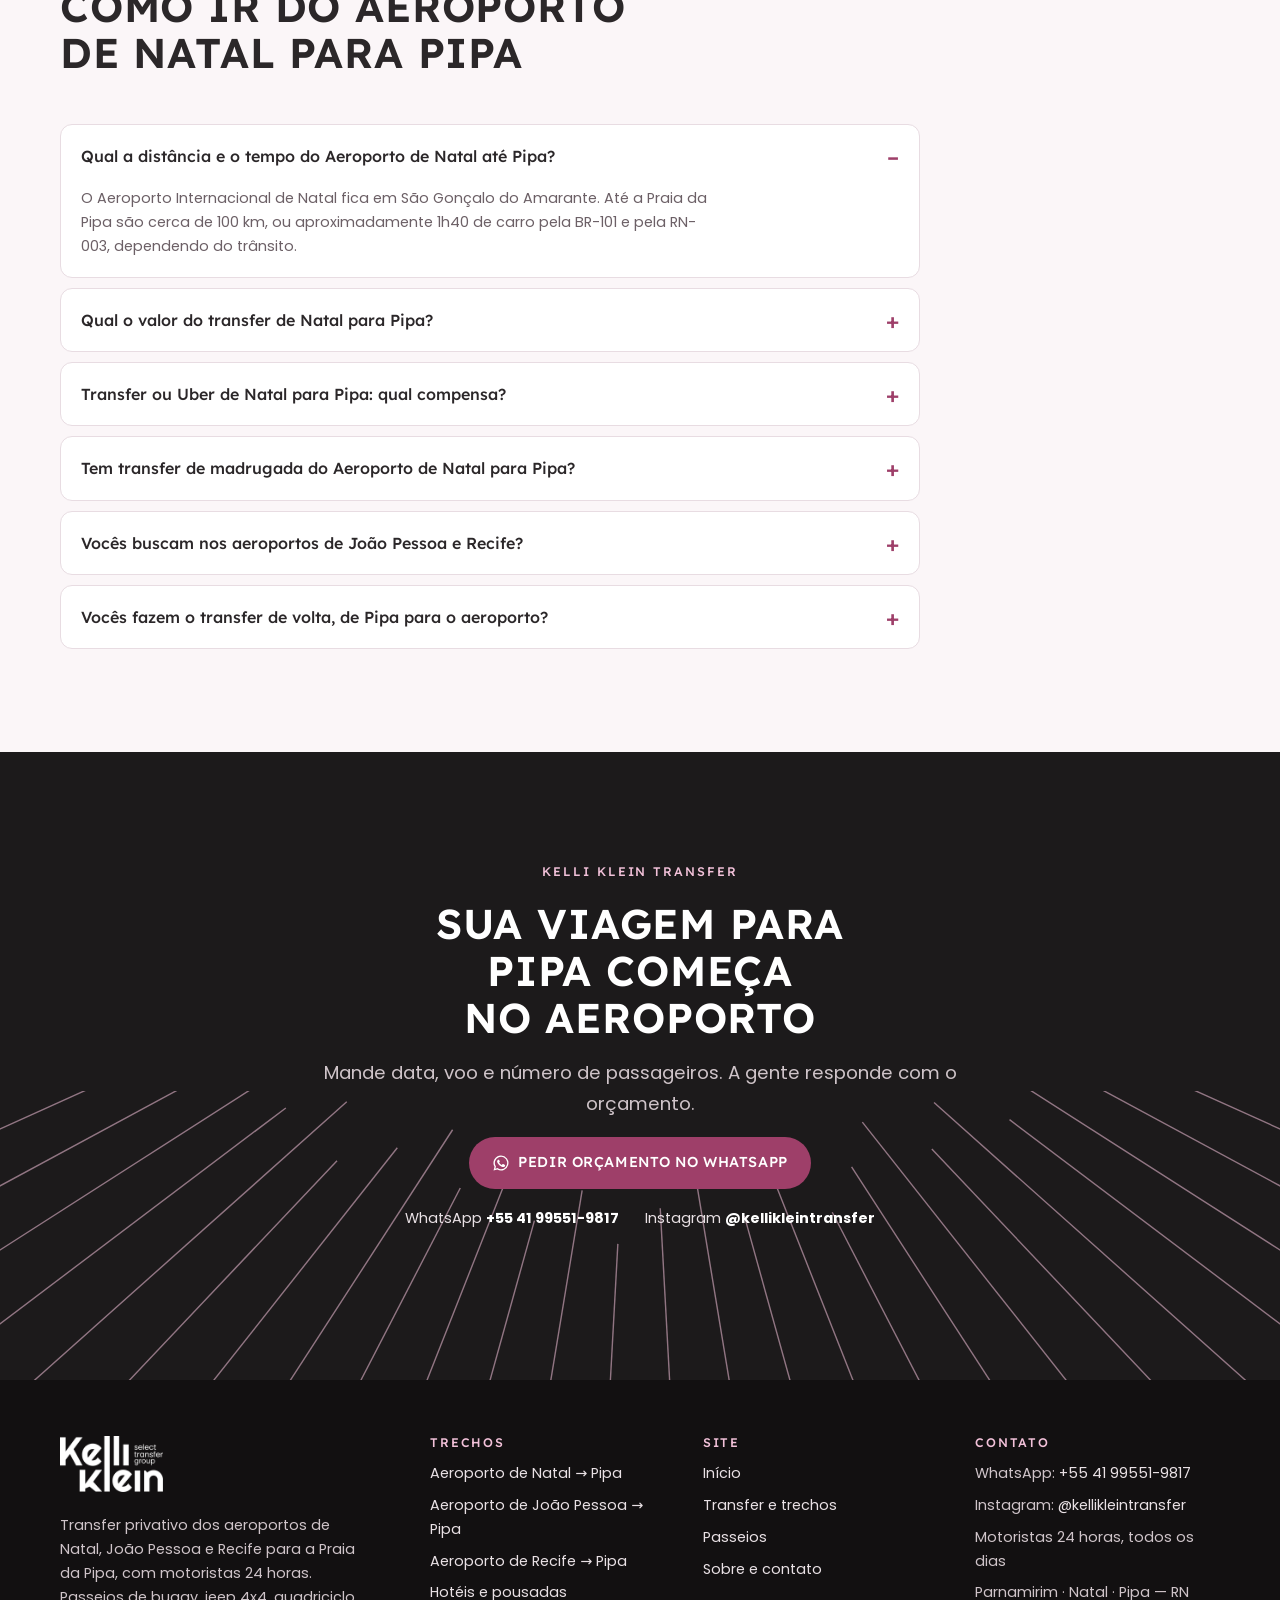
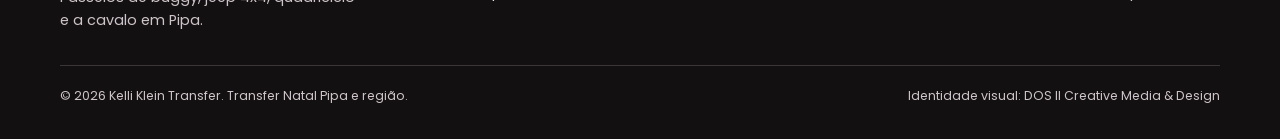
==== commit 3da2e76e: "Fotos reais, pontualidade e segurança (placa vermelha), remove placa com nome do passageiro Co-Autho" ====
--- a/index.html
+++ b/index.html
@@ -15,13 +15,13 @@
 <meta property="og:title" content="Transfer Natal Pipa | Aeroporto de Natal para Pipa | Kelli Klein">
 <meta property="og:description" content="Transfer privativo do Aeroporto de Natal para a Praia da Pipa com motoristas 24 horas. Também atendemos os aeroportos de João Pessoa e Recife. Reserve no WhatsApp.">
 <meta property="og:url" content="https://www.kellikleintransfer.com.br/">
-<meta property="og:image" content="https://www.kellikleintransfer.com.br/logo-kelli-klein.png">
+<meta property="og:image" content="https://www.kellikleintransfer.com.br/img/carro-transfer-natal-pipa.webp">
 <meta name="twitter:card" content="summary_large_image">
 <link rel="preconnect" href="https://fonts.googleapis.com">
 <link rel="preconnect" href="https://fonts.gstatic.com" crossorigin>
 <link rel="stylesheet" href="https://fonts.googleapis.com/css2?family=Lexend:wght@400;500;600&family=Poppins:wght@400;500;600&display=swap">
 <link rel="stylesheet" href="styles.css">
-<script type="application/ld+json">{"@context": "https://schema.org", "@graph": [{"@type": ["LocalBusiness", "TaxiService"], "@id": "https://www.kellikleintransfer.com.br/#empresa", "name": "Kelli Klein Transfer", "alternateName": "Kelli Klein Transfer Natal Pipa e Região", "slogan": "Transporte para quem quer ser bem recebido", "url": "https://www.kellikleintransfer.com.br/", "telephone": "+5541995519817", "image": "https://www.kellikleintransfer.com.br/logo-kelli-klein.png", "logo": "https://www.kellikleintransfer.com.br/logo-kelli-klein.png", "priceRange": "$$", "address": {"@type": "PostalAddress", "streetAddress": "R. Dr. Ronaldo Maranhão, 1071 - Casa 31 - Nova Esperança", "addressLocality": "Parnamirim", "addressRegion": "RN", "postalCode": "59144-040", "addressCountry": "BR"}, "areaServed": [{"@type": "City", "name": "Natal"}, {"@type": "City", "name": "Tibau do Sul"}, {"@type": "Place", "name": "Praia da Pipa"}, {"@type": "City", "name": "Parnamirim"}, {"@type": "City", "name": "São Gonçalo do Amarante"}, {"@type": "City", "name": "João Pessoa"}, {"@type": "City", "name": "Recife"}, {"@type": "City", "name": "Baía Formosa"}, {"@type": "State", "name": "Rio Grande do Norte"}], "availableLanguage": ["pt-BR", "es"], "openingHoursSpecification": {"@type": "OpeningHoursSpecification", "dayOfWeek": ["Monday", "Tuesday", "Wednesday", "Thursday", "Friday", "Saturday", "Sunday"], "opens": "00:00", "closes": "23:59"}, "sameAs": ["https://www.instagram.com/kellikleintransfer/"]}, {"@type": "WebSite", "@id": "https://www.kellikleintransfer.com.br/#site", "url": "https://www.kellikleintransfer.com.br/", "name": "Kelli Klein Transfer", "inLanguage": "pt-BR"}, {"@type": "FAQPage", "mainEntity": [{"@type": "Question", "name": "Qual a distância e o tempo do Aeroporto de Natal até Pipa?", "acceptedAnswer": {"@type": "Answer", "text": "O Aeroporto Internacional de Natal fica em São Gonçalo do Amarante. Até a Praia da Pipa são cerca de 100 km, ou aproximadamente 1h40 de carro pela BR-101 e pela RN-003, dependendo do trânsito."}}, {"@type": "Question", "name": "Qual o valor do transfer de Natal para Pipa?", "acceptedAnswer": {"@type": "Answer", "text": "O valor depende do veículo (carro executivo ou van), do número de passageiros, da quantidade de malas e do horário. Envie seus dados pelo WhatsApp e receba o orçamento fechado do trecho em poucos minutos."}}, {"@type": "Question", "name": "Transfer ou Uber de Natal para Pipa: qual compensa?", "acceptedAnswer": {"@type": "Answer", "text": "Muitos motoristas de aplicativo recusam corridas longas para Pipa ou cobram a volta. Com o transfer, você reserva antes, sabe o valor total, tem motorista esperando no desembarque e espaço garantido para as malas."}}, {"@type": "Question", "name": "Tem transfer de madrugada do Aeroporto de Natal para Pipa?", "acceptedAnswer": {"@type": "Answer", "text": "Sim. Os motoristas da Kelli Klein trabalham 24 horas. Informe o número e o horário do voo na reserva e o motorista estará no desembarque na sua chegada."}}, {"@type": "Question", "name": "Vocês buscam nos aeroportos de João Pessoa e Recife?", "acceptedAnswer": {"@type": "Answer", "text": "Sim. Do Aeroporto de João Pessoa até Pipa são cerca de 150 km (2h30) e do Aeroporto de Recife, cerca de 270 km (4h30), em carro privativo para até 4 pessoas."}}, {"@type": "Question", "name": "Vocês fazem o transfer de volta, de Pipa para o aeroporto?", "acceptedAnswer": {"@type": "Answer", "text": "Sim. Buscamos você na pousada ou casa em Pipa com antecedência segura em relação ao horário do voo. Você pode reservar ida e volta juntas."}}]}]}</script>
+<script type="application/ld+json">{"@context": "https://schema.org", "@graph": [{"@type": ["LocalBusiness", "TaxiService"], "@id": "https://www.kellikleintransfer.com.br/#empresa", "name": "Kelli Klein Transfer", "alternateName": "Kelli Klein Transfer Natal Pipa e Região", "slogan": "Transporte para quem quer ser bem recebido", "description": "Transfer privativo do Aeroporto de Natal para Pipa com pontualidade e segurança: motoristas treinados, carros certificados com placa vermelha e atendimento 24 horas.", "url": "https://www.kellikleintransfer.com.br/", "telephone": "+5541995519817", "image": ["https://www.kellikleintransfer.com.br/img/carro-transfer-natal-pipa.webp", "https://www.kellikleintransfer.com.br/img/kelli-klein-motorista-transfer-pipa.webp"], "logo": "https://www.kellikleintransfer.com.br/logo-kelli-klein.png", "priceRange": "$$", "address": {"@type": "PostalAddress", "streetAddress": "R. Dr. Ronaldo Maranhão, 1071 - Casa 31 - Nova Esperança", "addressLocality": "Parnamirim", "addressRegion": "RN", "postalCode": "59144-040", "addressCountry": "BR"}, "areaServed": [{"@type": "City", "name": "Natal"}, {"@type": "City", "name": "Tibau do Sul"}, {"@type": "Place", "name": "Praia da Pipa"}, {"@type": "City", "name": "Parnamirim"}, {"@type": "City", "name": "São Gonçalo do Amarante"}, {"@type": "City", "name": "João Pessoa"}, {"@type": "City", "name": "Recife"}, {"@type": "City", "name": "Baía Formosa"}, {"@type": "State", "name": "Rio Grande do Norte"}], "availableLanguage": ["pt-BR", "es"], "openingHoursSpecification": {"@type": "OpeningHoursSpecification", "dayOfWeek": ["Monday", "Tuesday", "Wednesday", "Thursday", "Friday", "Saturday", "Sunday"], "opens": "00:00", "closes": "23:59"}, "sameAs": ["https://www.instagram.com/kellikleintransfer/"]}, {"@type": "WebSite", "@id": "https://www.kellikleintransfer.com.br/#site", "url": "https://www.kellikleintransfer.com.br/", "name": "Kelli Klein Transfer", "inLanguage": "pt-BR"}, {"@type": "FAQPage", "mainEntity": [{"@type": "Question", "name": "Qual a distância e o tempo do Aeroporto de Natal até Pipa?", "acceptedAnswer": {"@type": "Answer", "text": "O Aeroporto Internacional de Natal fica em São Gonçalo do Amarante. Até a Praia da Pipa são cerca de 100 km, ou aproximadamente 1h40 de carro pela BR-101 e pela RN-003, dependendo do trânsito."}}, {"@type": "Question", "name": "Qual o valor do transfer de Natal para Pipa?", "acceptedAnswer": {"@type": "Answer", "text": "O valor depende do veículo (carro executivo ou van), do número de passageiros, da quantidade de malas e do horário. Envie seus dados pelo WhatsApp e receba o orçamento fechado do trecho em poucos minutos."}}, {"@type": "Question", "name": "Transfer ou Uber de Natal para Pipa: qual compensa?", "acceptedAnswer": {"@type": "Answer", "text": "Muitos motoristas de aplicativo recusam corridas longas para Pipa ou cobram a volta. Com o transfer, você reserva antes, sabe o valor total, tem motorista esperando no desembarque e espaço garantido para as malas."}}, {"@type": "Question", "name": "Tem transfer de madrugada do Aeroporto de Natal para Pipa?", "acceptedAnswer": {"@type": "Answer", "text": "Sim. Os motoristas da Kelli Klein trabalham 24 horas. Informe o número e o horário do voo na reserva e o motorista estará no desembarque na sua chegada."}}, {"@type": "Question", "name": "Vocês buscam nos aeroportos de João Pessoa e Recife?", "acceptedAnswer": {"@type": "Answer", "text": "Sim. Do Aeroporto de João Pessoa até Pipa são cerca de 150 km (2h30) e do Aeroporto de Recife, cerca de 270 km (4h30), em carro privativo para até 4 pessoas."}}, {"@type": "Question", "name": "Vocês fazem o transfer de volta, de Pipa para o aeroporto?", "acceptedAnswer": {"@type": "Answer", "text": "Sim. Buscamos você na pousada ou casa em Pipa com antecedência segura em relação ao horário do voo. Você pode reservar ida e volta juntas."}}]}]}</script>
 </head>
 <body>
 <header class="topo">
@@ -37,12 +37,12 @@
   </div>
 </header>
 <main>
-<section class="hero" aria-labelledby="h1">
+<section class="hero com-foto" aria-labelledby="h1">
   <div class="wrap">
     <div>
       <span class="eyebrow">Transfer Natal Pipa · Motoristas 24 horas</span>
       <h1 id="h1">Transfer do Aeroporto de Natal para <em>Pipa</em></h1>
-      <p class="lead">Transporte para quem quer ser bem recebido. Carro privativo para até 4 pessoas, motorista esperando no desembarque com placa no seu nome e atendimento 24 horas pelo WhatsApp, inclusive nos voos de madrugada.</p>
+      <p class="lead">Transporte para quem quer ser bem recebido. Pontualidade e segurança do desembarque até a porta da pousada: motoristas treinados, carros certificados com placa vermelha e atendimento 24 horas pelo WhatsApp, inclusive nos voos de madrugada.</p>
       <ul class="aeroportos" aria-label="Aeroportos atendidos"><li><b>Natal</b> · NAT</li><li><b>João Pessoa</b> · JPA</li><li><b>Recife</b> · REC</li></ul>
       <div class="acoes">
         <a class="btn btn-rosa" href="https://wa.me/5541995519817?text=Ol%C3%A1%2C%20conheci%20o%20servi%C3%A7o%20de%20TRANSFER%20da%20ag%C3%AAncia%20Kelli%20Klein%20e%20quero%20agendar%20minha%20viagem" target="_blank" rel="noopener"><svg viewBox="0 0 24 24" fill="currentColor" aria-hidden="true"><path d="M12 2a10 10 0 0 0-8.6 15.1L2 22l5-1.3A10 10 0 1 0 12 2Zm0 18.2a8.2 8.2 0 0 1-4.2-1.2l-.3-.2-3 .8.8-2.9-.2-.3A8.2 8.2 0 1 1 12 20.2Zm4.5-6.1c-.2-.1-1.5-.7-1.7-.8-.2-.1-.4-.1-.6.1l-.8 1c-.1.2-.3.2-.5.1a6.7 6.7 0 0 1-3.3-2.9c-.3-.4.2-.4.7-1.4.1-.2 0-.3 0-.4l-.8-1.8c-.2-.5-.4-.4-.6-.4h-.5a1 1 0 0 0-.7.3 3 3 0 0 0-.9 2.2 5.2 5.2 0 0 0 1.1 2.7 11.8 11.8 0 0 0 4.5 4c1.7.7 2.3.8 3.2.6.5-.1 1.5-.6 1.7-1.2.2-.6.2-1.1.2-1.2-.1-.1-.2-.2-.5-.3Z"/></svg> Reservar meu transfer</a>
@@ -51,9 +51,10 @@
       <div class="prova">
         <span><strong>4,9 ★</strong> no Google</span>
         <span>Motoristas <strong>24 horas</strong></span>
-        <span>Carro privativo <strong>até 4 pessoas</strong></span>
-      </div>
-    </div>
+        <span>Carros com <strong>placa vermelha</strong></span>
+      </div>
+    </div>
+    <figure class="hero-foto"><img src="img/kelli-klein-motorista-transfer-pipa.webp" alt="Kelli Klein dirigindo o carro do transfer ao entardecer na estrada para Pipa" width="1354" height="1161"></figure>
   </div>
   <div class="raios" data-n="30"></div>
 </section>
@@ -111,25 +112,20 @@
 </section>
 
 <section class="faixa branco" aria-labelledby="porque">
-  <div class="wrap">
-    <div class="cab-secao">
-      <span class="eyebrow">Por que Kelli Klein</span>
-      <h2 id="porque">Chegar bem muda tudo</h2>
-      <p class="lead">Quem chega a Pipa pela primeira vez quer saber exatamente quem vai buscar, a que horas e quanto vai pagar. A gente responde tudo isso antes de você embarcar.</p>
-    </div>
-    <div class="grade g3">
-      <article class="cartao">
-        <h3>Motoristas 24 horas</h3>
-        <p>Voo de madrugada ou no fim da noite? Tem motorista esperando por você no desembarque, em qualquer horário.</p>
-      </article>
-      <article class="cartao">
-        <h3>Valor fechado antes da viagem</h3>
-        <p>Você recebe o orçamento pelo WhatsApp com o valor total do trecho. Sem taxímetro e sem surpresa na chegada.</p>
-      </article>
-      <article class="cartao">
-        <h3>Carro próprio e motoristas parceiros</h3>
-        <p>A Kelli dirige o próprio carro e conta com motoristas parceiros de confiança, experientes na estrada e que conhecem cada pousada de Pipa.</p>
-      </article>
+  <div class="wrap duas" style="align-items:center">
+    <figure class="foto-alta"><img src="img/carro-transfer-natal-pipa.webp" alt="Carro do transfer Kelli Klein com vista para o mar, entre Natal e Pipa" width="1400" height="952" loading="lazy" decoding="async"></figure>
+    <div>
+      <div class="cab-secao" style="margin-bottom:12px">
+        <span class="eyebrow">Pontualidade e segurança</span>
+        <h2 id="porque">Chegar bem muda tudo</h2>
+        <p class="lead">Quem chega a Pipa quer saber que vai sair do aeroporto na hora certa e viajar com tranquilidade. É nisso que a Kelli Klein capricha em cada trecho.</p>
+      </div>
+      <div class="garantias">
+        <div class="garantia"><div class="icone"><svg viewBox="0 0 24 24" fill="none" stroke="currentColor" stroke-width="1.8" stroke-linecap="round" stroke-linejoin="round"><circle cx="12" cy="12" r="9"/><path d="M12 7v5l3 2"/></svg></div><div><h3>Pontualidade no horário combinado</h3><p>O motorista chega antes de você e a saída para o aeroporto é calculada com folga para o check-in.</p></div></div>
+        <div class="garantia"><div class="icone"><svg viewBox="0 0 24 24" fill="none" stroke="currentColor" stroke-width="1.8" stroke-linecap="round" stroke-linejoin="round"><circle cx="12" cy="8" r="4"/><path d="M4 21c1-4 4.5-6 8-6s7 2 8 6"/><path d="m15 5 1.5 1.5L19 4"/></svg></div><div><h3>Motoristas treinados, padrão de alta qualidade</h3><p>Condução cuidadosa, atendimento cordial e conhecimento da estrada e de cada pousada de Pipa.</p></div></div>
+        <div class="garantia"><div class="icone"><svg viewBox="0 0 24 24" fill="none" stroke="currentColor" stroke-width="1.8" stroke-linecap="round" stroke-linejoin="round"><path d="M3 13l2.2-5.2A2 2 0 0 1 7 6.6h10a2 2 0 0 1 1.8 1.2L21 13v4H3z"/><path d="M3 13h18"/><rect x="9" y="14.5" width="6" height="2" rx=".5"/></svg></div><div><h3>Carros certificados com <span class="placa-vermelha">placa vermelha</span></h3><p>Veículos regularizados para o transporte remunerado de passageiros, revisados e limpos.</p></div></div>
+        <div class="garantia"><div class="icone"><svg viewBox="0 0 24 24" fill="none" stroke="currentColor" stroke-width="1.8" stroke-linecap="round" stroke-linejoin="round"><path d="M12 3 4 6v6c0 4.5 3.4 8.3 8 9 4.6-.7 8-4.5 8-9V6z"/><path d="m9 12 2 2 4-4"/></svg></div><div><h3>Motoristas 24 horas</h3><p>Voo de madrugada ou no fim da noite? Tem motorista esperando por você no desembarque, em qualquer horário.</p></div></div>
+      </div>
     </div>
   </div>
 </section>
@@ -169,19 +165,19 @@
     </div>
     <div class="grade g4">
       <article class="passeio">
-        <div class="capa"><span class="tag">Litoral norte e sul</span><span class="destino">Passeio de buggy</span><div class="raios" data-n="16"></div></div>
+        <div class="capa com-foto"><img class="fundo" src="img/passeio-de-buggy-em-pipa-balsa.webp" alt="Casal no buggy sobre a balsa do rio em passeio saindo de Pipa" width="1400" height="1054" loading="lazy" decoding="async"><span class="tag">Litoral norte e sul</span><span class="destino">Passeio de buggy</span></div>
         <div class="corpo"><p>Dez roteiros, de Sibaúma às dunas de Genipabu.</p><p class="preco">R$ 500<small>a partir de</small></p></div>
       </article>
       <article class="passeio">
-        <div class="capa"><span class="tag">Dia inteiro · 44 km</span><span class="destino">Jeep 4x4</span><div class="raios" data-n="16"></div></div>
+        <div class="capa com-foto"><img class="fundo" src="img/passeio-de-jeep-4x4-falesias-pipa.webp" alt="Jeep 4x4 da Kelli Klein Transfer diante das falésias de Pipa" width="1400" height="776" loading="lazy" decoding="async"><span class="tag">Dia inteiro · 44 km</span><span class="destino">Jeep 4x4</span></div>
         <div class="corpo"><p>Sibaúma, Barra do Cunhaú e Praia da Restinga.</p><p class="preco">R$ 150<small>por pessoa</small></p></div>
       </article>
       <article class="passeio">
-        <div class="capa"><span class="tag">2h a 3h20</span><span class="destino">Quadriciclo</span><div class="raios" data-n="16"></div></div>
+        <div class="capa com-foto"><img class="fundo" src="img/passeio-de-quadriciclo-pipa-falesias.webp" alt="Grupo em quadriciclos no alto das falésias do litoral de Pipa" width="1362" height="1155" loading="lazy" decoding="async"><span class="tag">2h a 3h20</span><span class="destino">Quadriciclo</span></div>
         <div class="corpo"><p>Chapadão, Praia das Minas, falésias e Sibaúma.</p><p class="preco">R$ 200<small>por quadriciclo</small></p></div>
       </article>
       <article class="passeio">
-        <div class="capa"><span class="tag">Cerca de 2h</span><span class="destino">Passeio a cavalo</span><div class="raios" data-n="16"></div></div>
+        <div class="capa com-foto"><img class="fundo" src="img/passeio-a-cavalo-em-pipa-beira-mar.webp" alt="Passeio a cavalo na beira-mar de Pipa" width="1254" height="1254" loading="lazy" decoding="async"><span class="tag">Cerca de 2h</span><span class="destino">Passeio a cavalo</span></div>
         <div class="corpo"><p>Saídas na brisa da manhã ou no pôr do sol.</p><p class="preco">R$ 300<small>por pessoa</small></p></div>
       </article>
     </div>
--- a/styles.css
+++ b/styles.css
@@ -314,3 +314,31 @@
 .hero .btn-linha:hover { color: var(--nevoa); border-color: var(--nevoa); }
 .capa-grande .preco, .passeio .capa .preco { color: var(--branco); }
 .capa-grande .preco small { color: #CFC4C9; }
+
+/* Fotos reais */
+.hero.com-foto .wrap { grid-template-columns: minmax(0, 1.15fr) minmax(0, .85fr); align-items: center; }
+.hero-foto { margin: 0; border-radius: 18px; overflow: hidden; aspect-ratio: 7 / 6; max-width: 100%; box-shadow: 0 30px 60px -24px rgba(0,0,0,.6); border: 1px solid var(--linha-escura); }
+.hero-foto img { width: 100%; height: 100%; object-fit: cover; }
+@media (max-width: 900px) { .hero.com-foto .wrap { grid-template-columns: 1fr; } .hero-foto { aspect-ratio: 4 / 3; } }
+
+.capa.com-foto, .capa-grande.com-foto { isolation: isolate; }
+.com-foto > img.fundo { position: absolute; inset: 0; width: 100%; height: 100%; object-fit: cover; z-index: -2; }
+.com-foto::after { content: ""; position: absolute; inset: 0; z-index: -1; background: linear-gradient(180deg, rgba(28,26,27,.15) 0%, rgba(28,26,27,.25) 40%, rgba(28,26,27,.88) 100%); }
+.passeio .capa.com-foto .tag, .passeio .capa.com-foto .destino { z-index: auto; }
+.bloco .capa-grande.com-foto { min-height: 380px; }
+
+.foto-card { margin: 0; border-radius: 12px; overflow: hidden; aspect-ratio: 16 / 10; max-width: 100%; }
+.foto-card img { width: 100%; height: 100%; object-fit: cover; }
+.foto-alta { margin: 0; border-radius: var(--raio); overflow: hidden; aspect-ratio: 4 / 3; max-width: 100%; }
+.foto-alta img { width: 100%; height: 100%; object-fit: cover; }
+
+/* Selo de segurança */
+.garantias { display: grid; gap: 14px; }
+.garantia { display: grid; grid-template-columns: 44px minmax(0, 1fr); gap: 14px; align-items: start; padding: 16px 0; border-bottom: 1px solid var(--linha); }
+.garantia:last-child { border-bottom: 0; }
+.garantia .icone { width: 44px; height: 44px; border-radius: 12px; background: var(--nevoa); color: var(--rosa-escuro); display: grid; place-items: center; }
+.garantia .icone svg { width: 22px; height: 22px; }
+.garantia h3 { margin-bottom: 4px; }
+.garantia p { color: var(--suave); font-size: var(--t-sm); }
+.placa-vermelha { display: inline-block; font-family: var(--f-display); font-weight: 600; font-size: .72rem; letter-spacing: .12em; text-transform: uppercase; color: #fff; background: #B3261E; border-radius: 4px; padding: 2px 7px; vertical-align: 2px; }
+.bloco .capa-grande.com-foto > img.fundo { position: absolute; inset: 0; z-index: -2; }
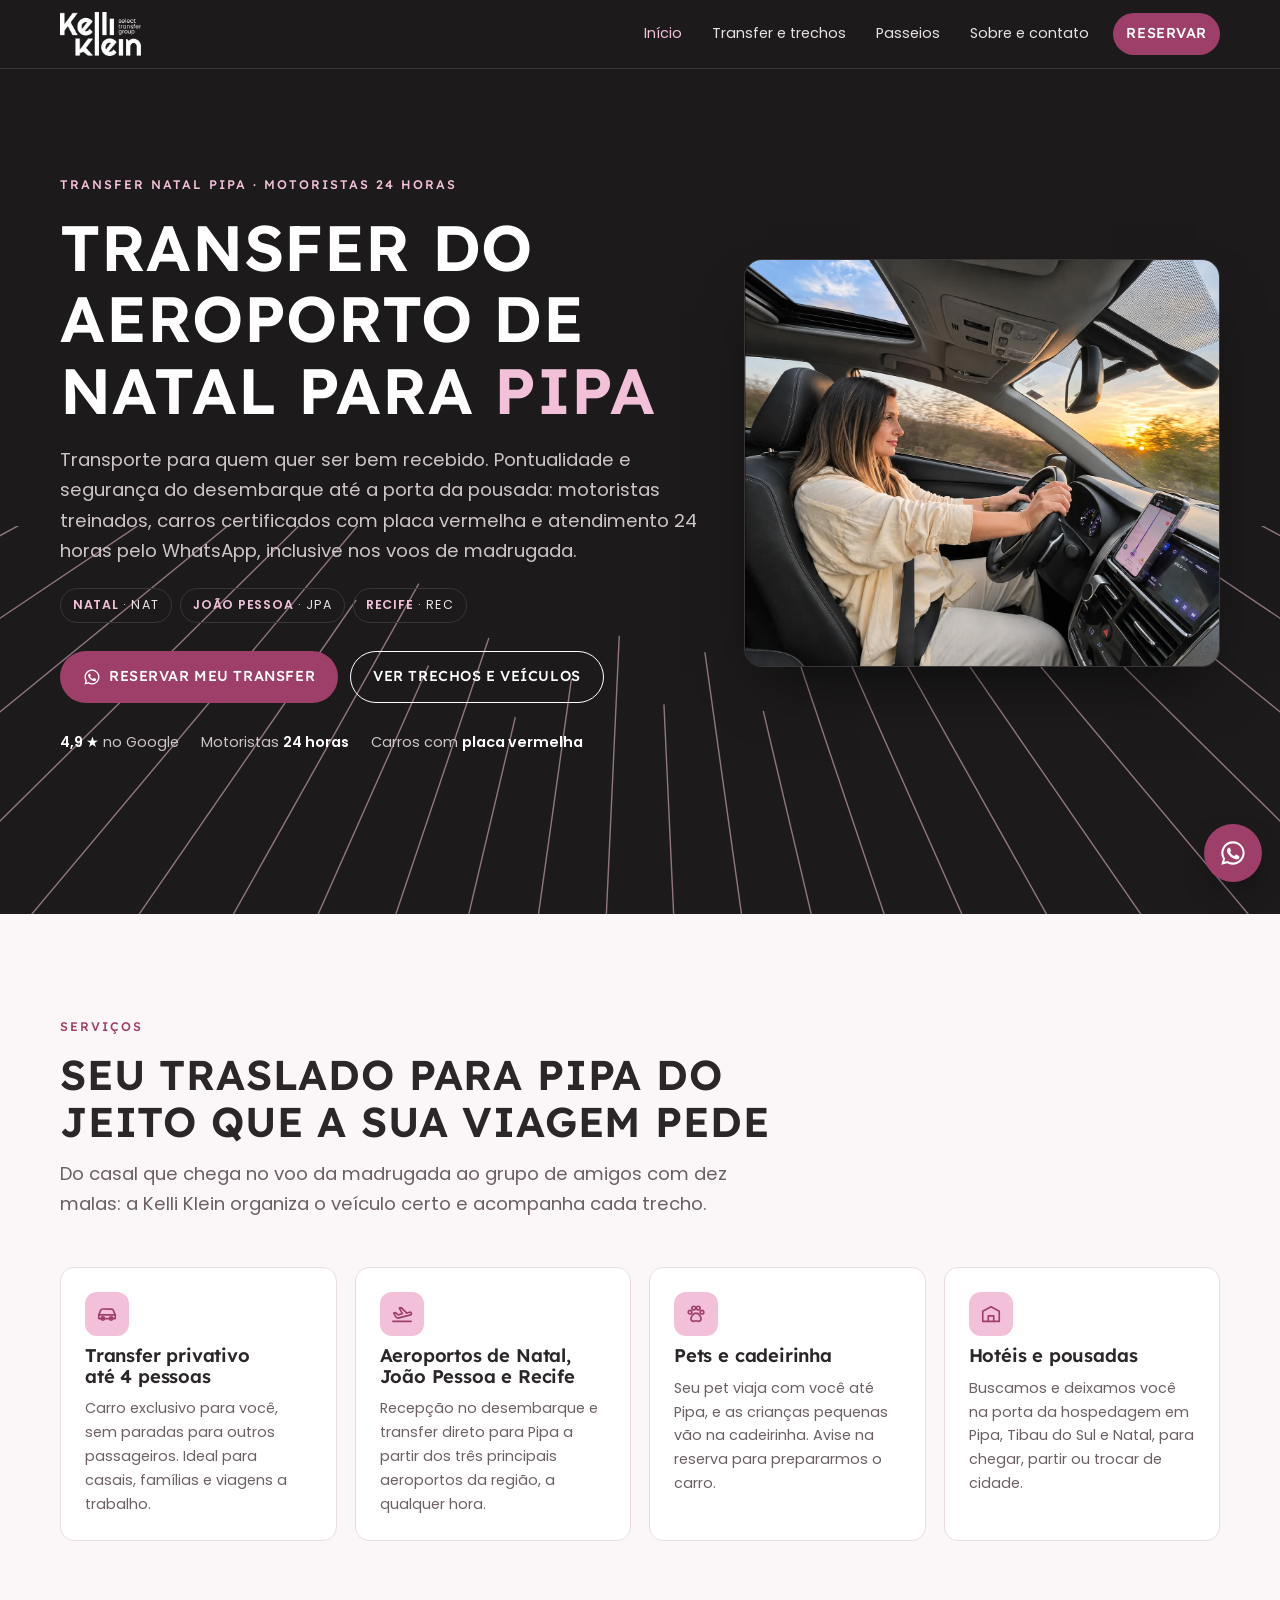
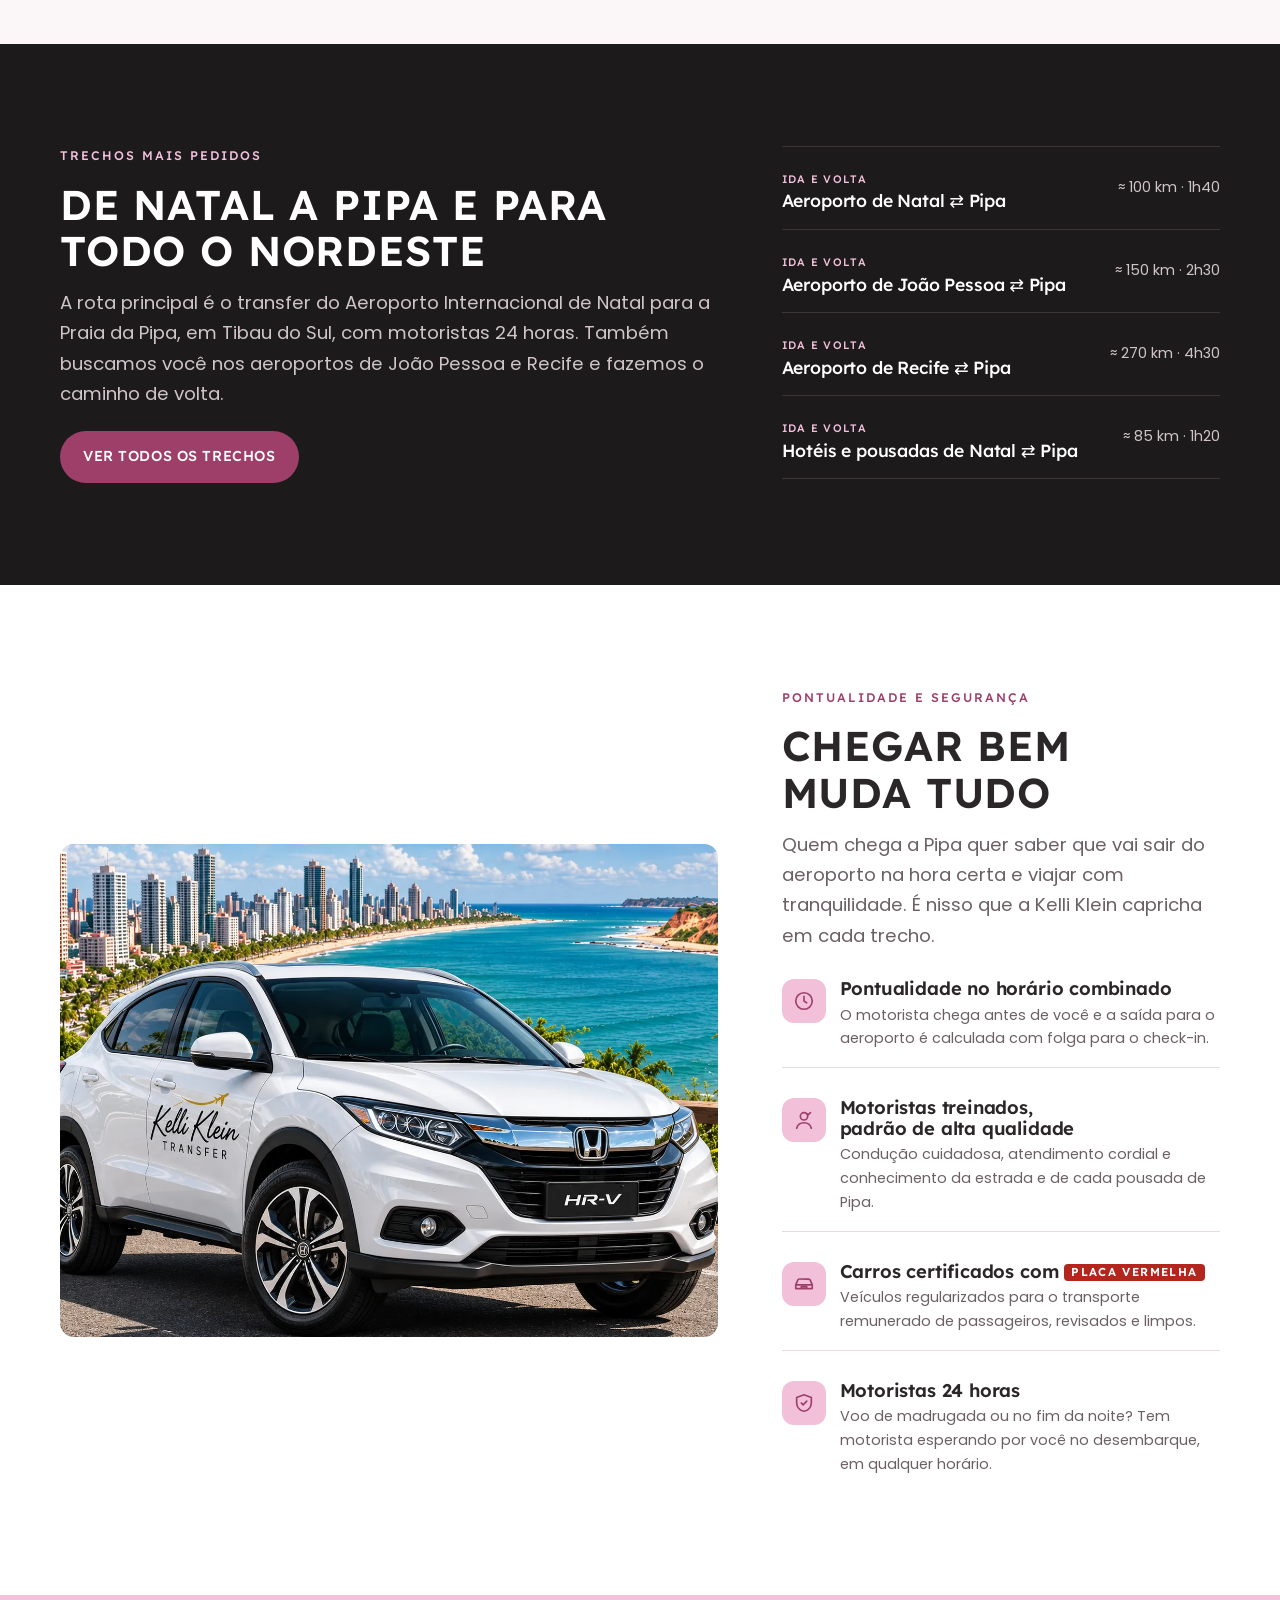
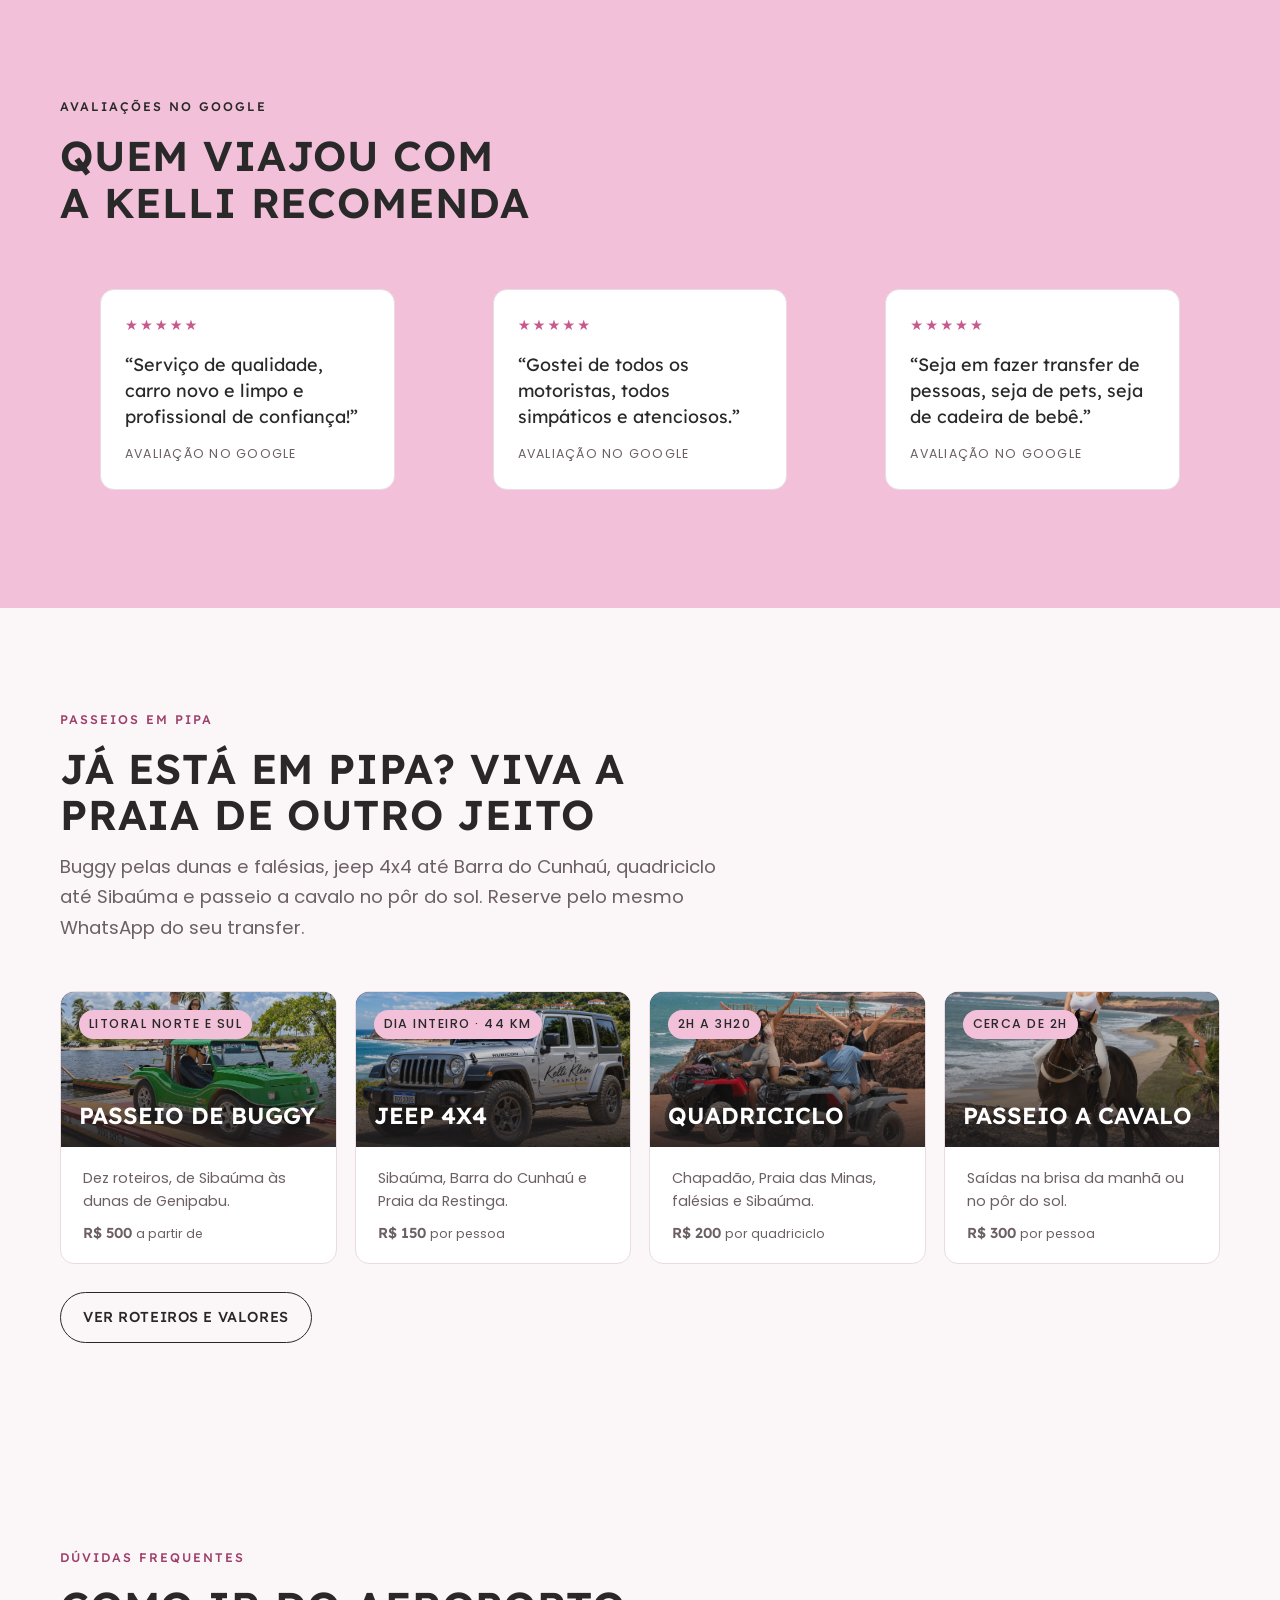
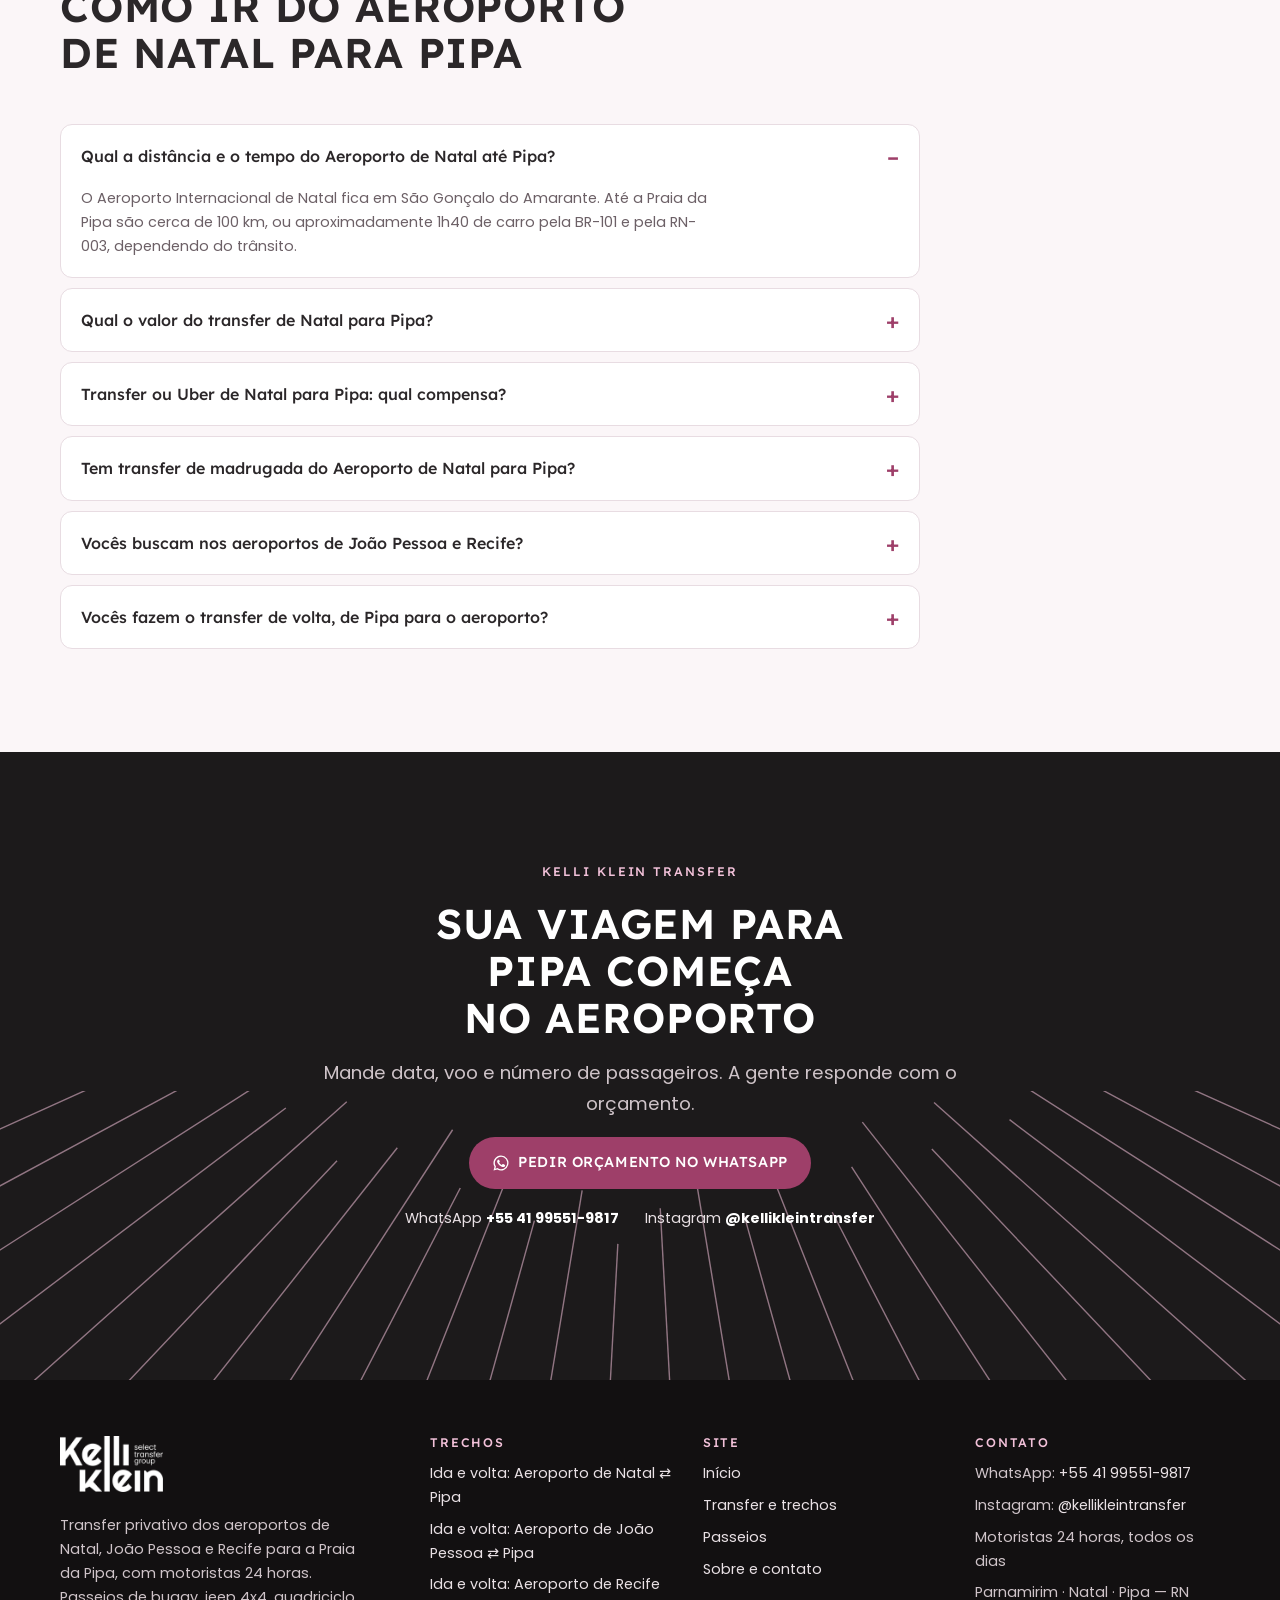
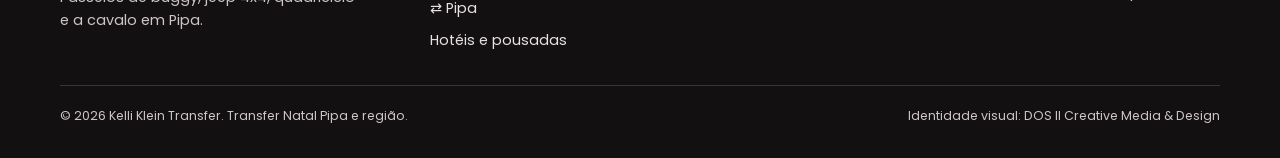
==== commit ec9e57d6: "Trechos: une ida e volta em uma linha por aeroporto Co-Authored-By: Claude Opus 5.5 <noreply@anthrop" ====
--- a/index.html
+++ b/index.html
@@ -102,11 +102,10 @@
       </div>
     </div>
     <div class="trechos">
-      <div class="trecho"><h3>Aeroporto de Natal → Pipa</h3><span>≈ 100 km · 1h40</span></div>
-      <div class="trecho"><h3>Pipa → Aeroporto de Natal</h3><span>≈ 100 km · 1h40</span></div>
-      <div class="trecho"><h3>Aeroporto de João Pessoa → Pipa</h3><span>≈ 150 km · 2h30</span></div>
-      <div class="trecho"><h3>Aeroporto de Recife → Pipa</h3><span>≈ 270 km · 4h30</span></div>
-      <div class="trecho"><h3>Hotéis e pousadas de Natal → Pipa</h3><span>≈ 85 km · 1h20</span></div>
+      <div class="trecho"><div><small class="ida">Ida e volta</small><h3>Aeroporto de Natal ⇄ Pipa</h3></div><span>≈ 100 km · 1h40</span></div>
+      <div class="trecho"><div><small class="ida">Ida e volta</small><h3>Aeroporto de João Pessoa ⇄ Pipa</h3></div><span>≈ 150 km · 2h30</span></div>
+      <div class="trecho"><div><small class="ida">Ida e volta</small><h3>Aeroporto de Recife ⇄ Pipa</h3></div><span>≈ 270 km · 4h30</span></div>
+      <div class="trecho"><div><small class="ida">Ida e volta</small><h3>Hotéis e pousadas de Natal ⇄ Pipa</h3></div><span>≈ 85 km · 1h20</span></div>
     </div>
   </div>
 </section>
@@ -230,9 +229,9 @@
       <div>
         <h3>Trechos</h3>
         <ul>
-          <li><a href="transfer-natal-pipa.html#aeroporto">Aeroporto de Natal → Pipa</a></li>
-          <li><a href="transfer-natal-pipa.html#joao-pessoa">Aeroporto de João Pessoa → Pipa</a></li>
-          <li><a href="transfer-natal-pipa.html#recife">Aeroporto de Recife → Pipa</a></li>
+          <li><a href="transfer-natal-pipa.html#aeroporto">Ida e volta: Aeroporto de Natal ⇄ Pipa</a></li>
+          <li><a href="transfer-natal-pipa.html#joao-pessoa">Ida e volta: Aeroporto de João Pessoa ⇄ Pipa</a></li>
+          <li><a href="transfer-natal-pipa.html#recife">Ida e volta: Aeroporto de Recife ⇄ Pipa</a></li>
           <li><a href="transfer-natal-pipa.html#trechos">Hotéis e pousadas</a></li>
         </ul>
       </div>
--- a/styles.css
+++ b/styles.css
@@ -342,3 +342,8 @@
 .garantia p { color: var(--suave); font-size: var(--t-sm); }
 .placa-vermelha { display: inline-block; font-family: var(--f-display); font-weight: 600; font-size: .72rem; letter-spacing: .12em; text-transform: uppercase; color: #fff; background: #B3261E; border-radius: 4px; padding: 2px 7px; vertical-align: 2px; }
 .bloco .capa-grande.com-foto > img.fundo { position: absolute; inset: 0; z-index: -2; }
+
+/* Selo "ida e volta" nos trechos */
+.ida { display: inline-block; font-family: var(--f-display); font-size: .68rem; font-weight: 500; letter-spacing: .12em; text-transform: uppercase; color: var(--rosa-escuro); }
+.escuro .ida { color: var(--nevoa); margin-bottom: 2px; }
+.trecho > div { min-width: 0; }
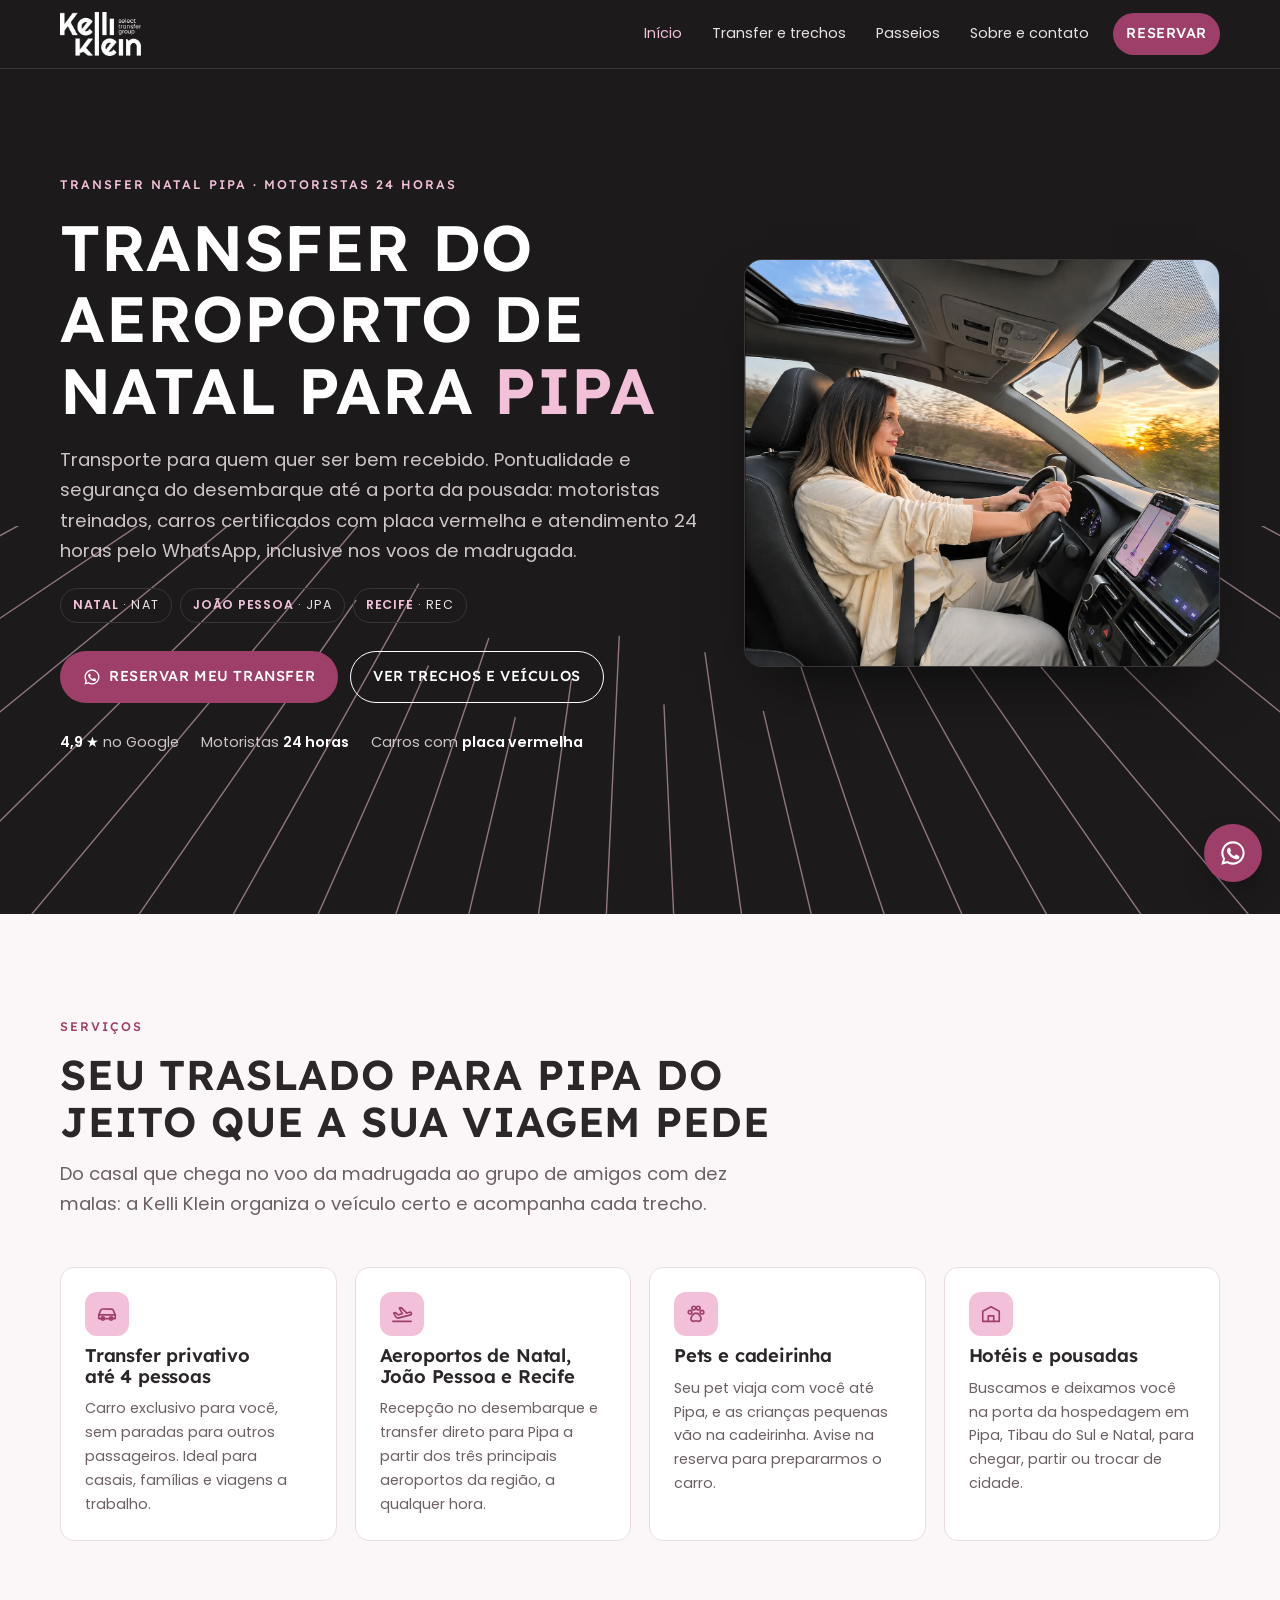
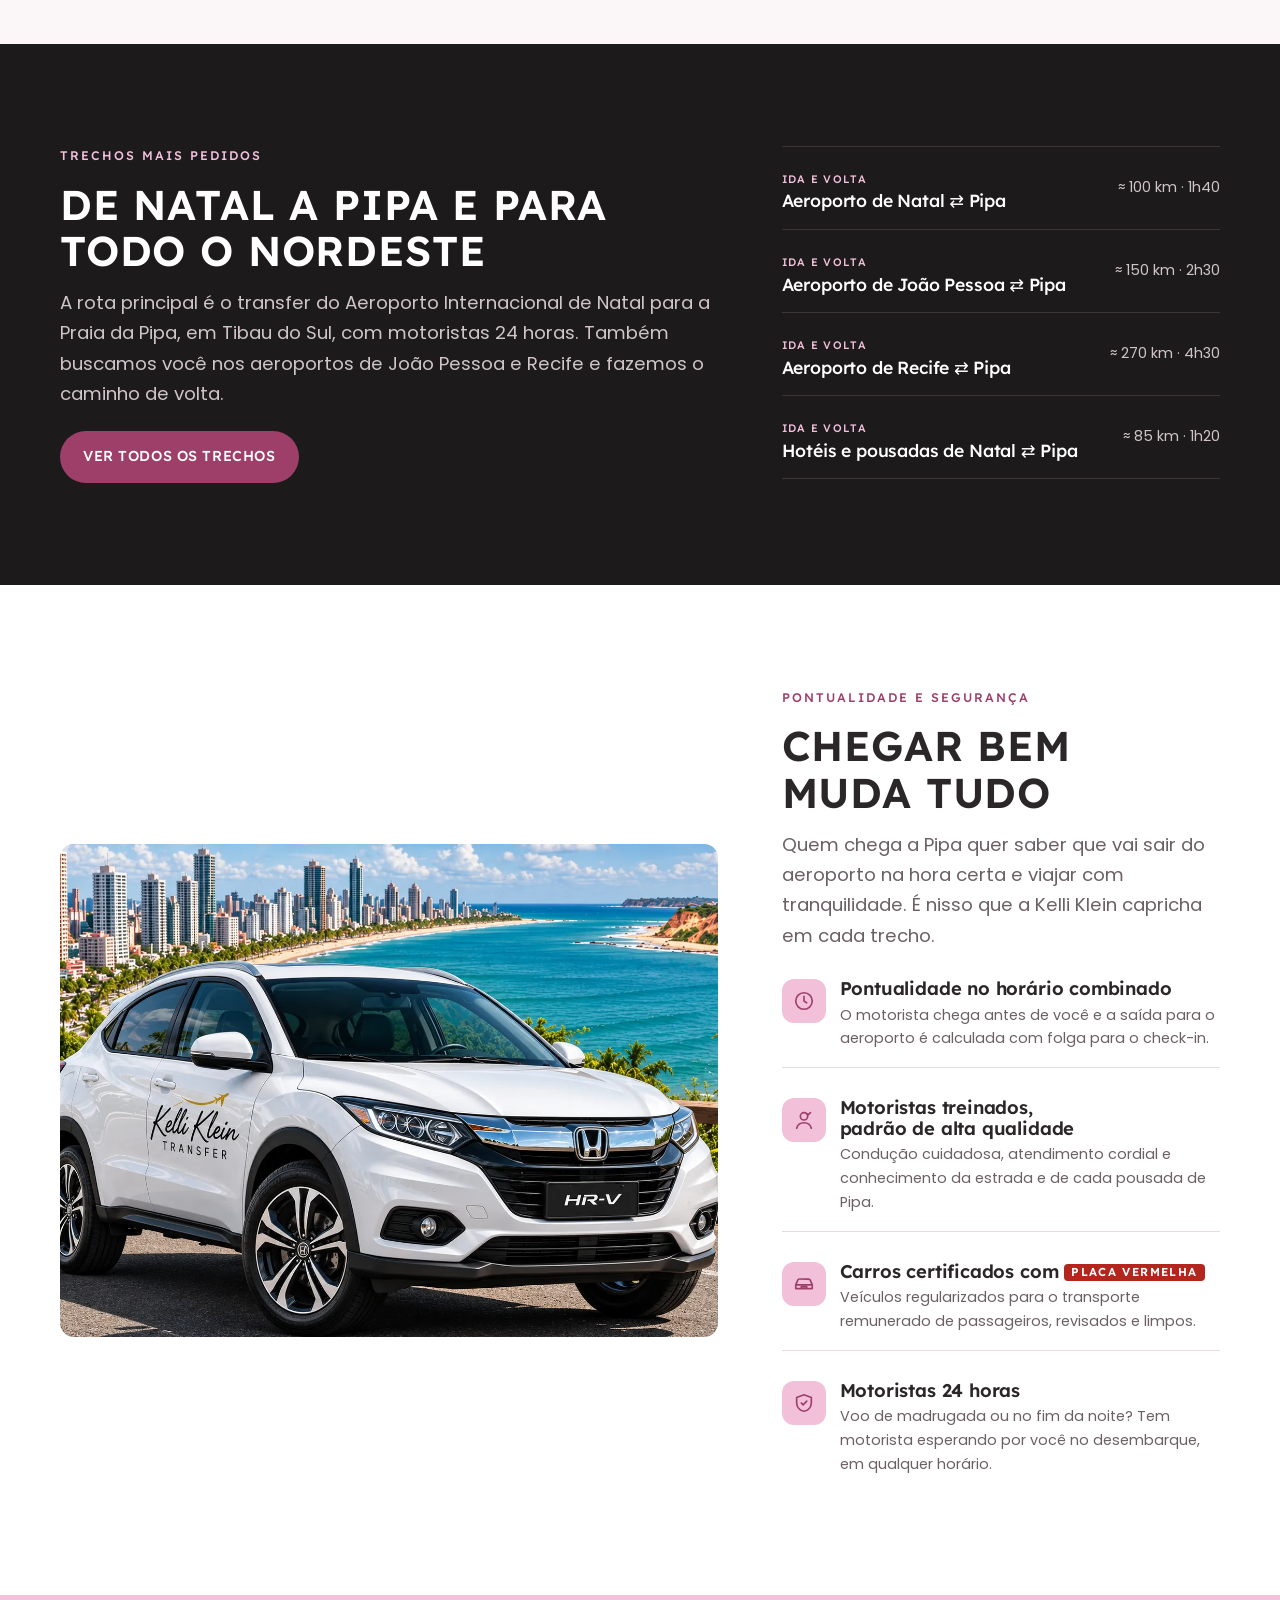
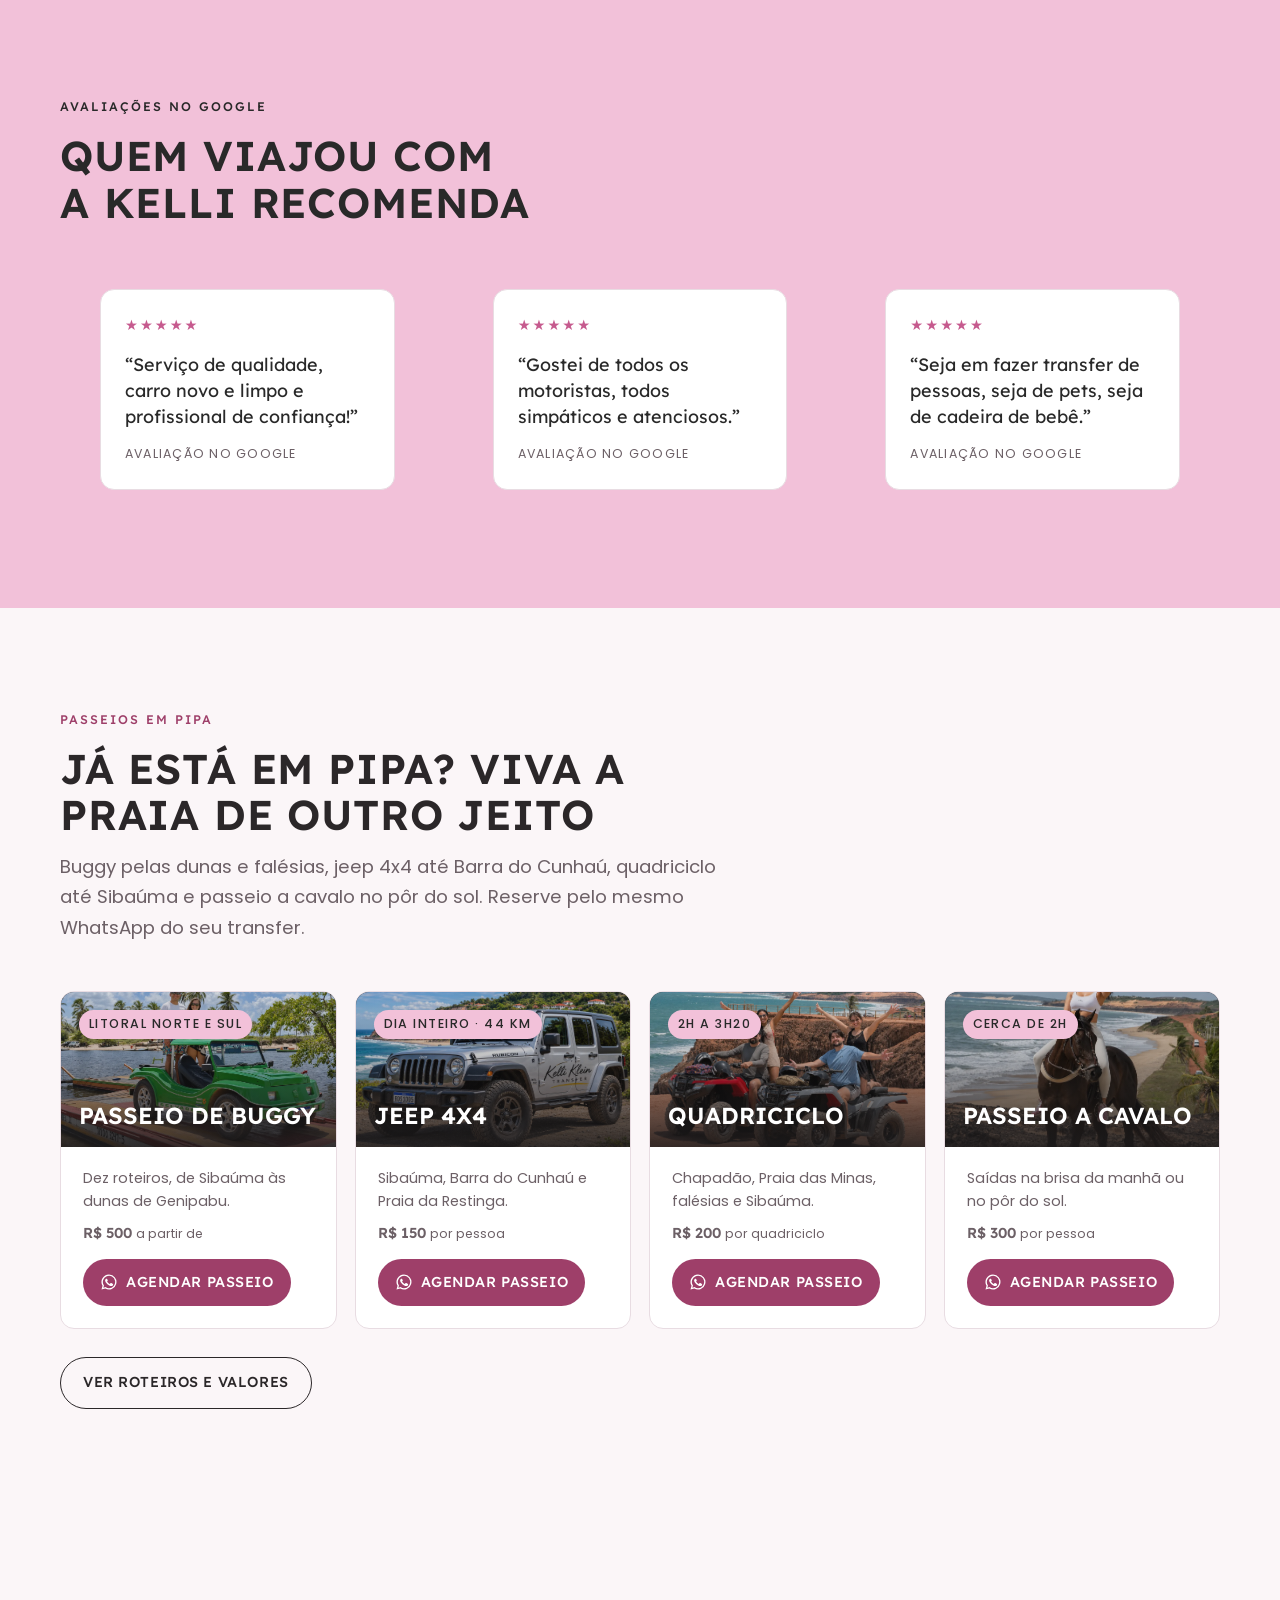
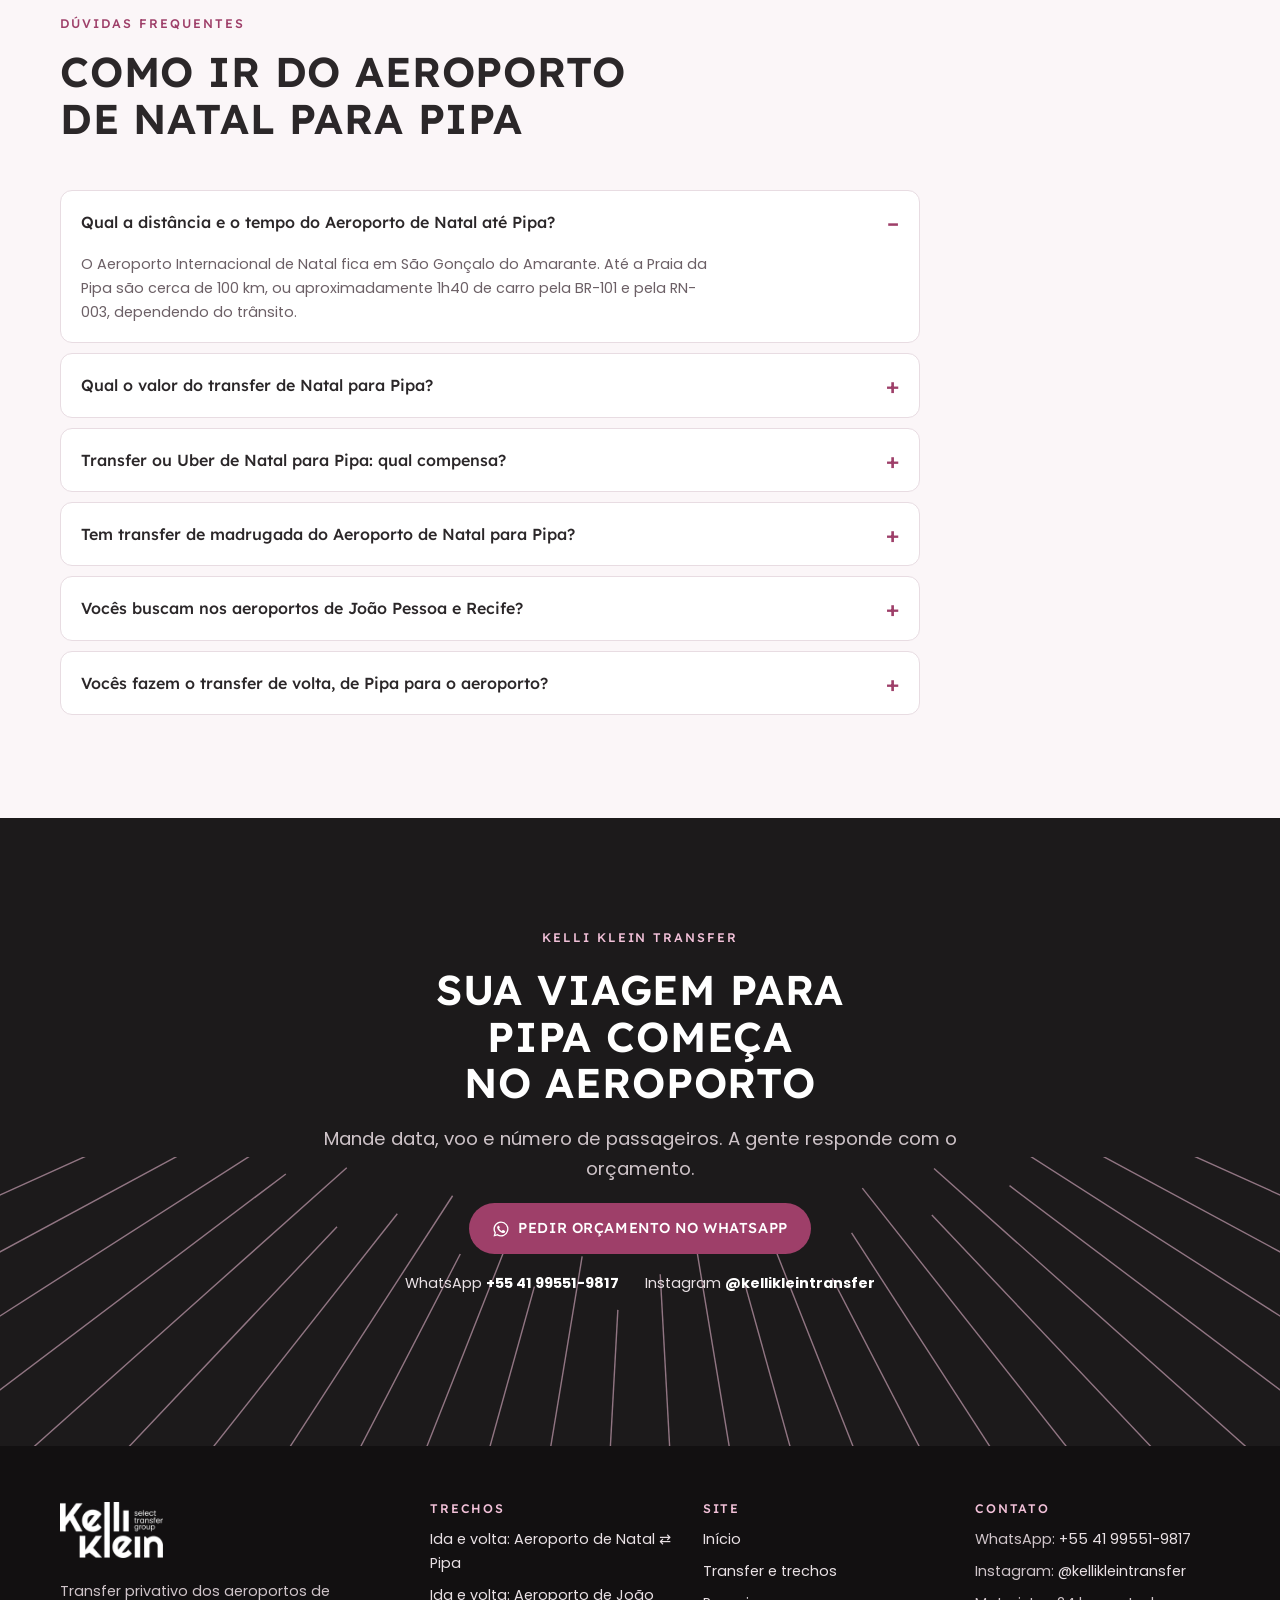
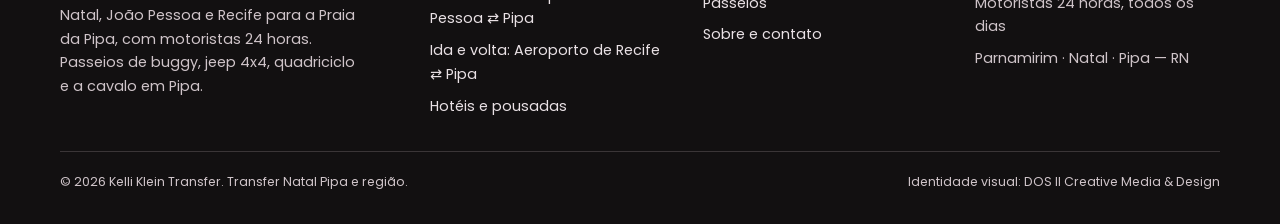
==== commit 6bee2880: "Home: cards de passeio levam aos detalhes e botão Agendar passeio no WhatsApp Co-Authored-By: Claude" ====
--- a/index.html
+++ b/index.html
@@ -163,21 +163,21 @@
       <p class="lead">Buggy pelas dunas e falésias, jeep 4x4 até Barra do Cunhaú, quadriciclo até Sibaúma e passeio a cavalo no pôr do sol. Reserve pelo mesmo WhatsApp do seu transfer.</p>
     </div>
     <div class="grade g4">
-      <article class="passeio">
-        <div class="capa com-foto"><img class="fundo" src="img/passeio-de-buggy-em-pipa-balsa.webp" alt="Casal no buggy sobre a balsa do rio em passeio saindo de Pipa" width="1400" height="1054" loading="lazy" decoding="async"><span class="tag">Litoral norte e sul</span><span class="destino">Passeio de buggy</span></div>
-        <div class="corpo"><p>Dez roteiros, de Sibaúma às dunas de Genipabu.</p><p class="preco">R$ 500<small>a partir de</small></p></div>
-      </article>
-      <article class="passeio">
-        <div class="capa com-foto"><img class="fundo" src="img/passeio-de-jeep-4x4-falesias-pipa.webp" alt="Jeep 4x4 da Kelli Klein Transfer diante das falésias de Pipa" width="1400" height="776" loading="lazy" decoding="async"><span class="tag">Dia inteiro · 44 km</span><span class="destino">Jeep 4x4</span></div>
-        <div class="corpo"><p>Sibaúma, Barra do Cunhaú e Praia da Restinga.</p><p class="preco">R$ 150<small>por pessoa</small></p></div>
-      </article>
-      <article class="passeio">
-        <div class="capa com-foto"><img class="fundo" src="img/passeio-de-quadriciclo-pipa-falesias.webp" alt="Grupo em quadriciclos no alto das falésias do litoral de Pipa" width="1362" height="1155" loading="lazy" decoding="async"><span class="tag">2h a 3h20</span><span class="destino">Quadriciclo</span></div>
-        <div class="corpo"><p>Chapadão, Praia das Minas, falésias e Sibaúma.</p><p class="preco">R$ 200<small>por quadriciclo</small></p></div>
-      </article>
-      <article class="passeio">
-        <div class="capa com-foto"><img class="fundo" src="img/passeio-a-cavalo-em-pipa-beira-mar.webp" alt="Passeio a cavalo na beira-mar de Pipa" width="1254" height="1254" loading="lazy" decoding="async"><span class="tag">Cerca de 2h</span><span class="destino">Passeio a cavalo</span></div>
-        <div class="corpo"><p>Saídas na brisa da manhã ou no pôr do sol.</p><p class="preco">R$ 300<small>por pessoa</small></p></div>
+      <article class="passeio clicavel" data-href="passeios-em-pipa.html#buggy">
+        <a class="capa com-foto" href="passeios-em-pipa.html#buggy" aria-label="Ver detalhes: Passeio de buggy"><img class="fundo" src="img/passeio-de-buggy-em-pipa-balsa.webp" alt="Casal no buggy sobre a balsa do rio em passeio saindo de Pipa" width="1400" height="1054" loading="lazy" decoding="async"><span class="tag">Litoral norte e sul</span><span class="destino">Passeio de buggy</span></a>
+        <div class="corpo"><p>Dez roteiros, de Sibaúma às dunas de Genipabu.</p><p class="preco">R$ 500<small>a partir de</small></p><a class="btn btn-rosa btn-card" href="https://wa.me/5541995519817?text=Ol%C3%A1%2C%20Kelli%21%20Quero%20agendar%20o%20passeio%20de%20buggy%20em%20Pipa.%20Pode%20me%20passar%20as%20datas%20e%20hor%C3%A1rios%20dispon%C3%ADveis%3F" target="_blank" rel="noopener"><svg viewBox="0 0 24 24" fill="currentColor" aria-hidden="true"><path d="M12 2a10 10 0 0 0-8.6 15.1L2 22l5-1.3A10 10 0 1 0 12 2Zm0 18.2a8.2 8.2 0 0 1-4.2-1.2l-.3-.2-3 .8.8-2.9-.2-.3A8.2 8.2 0 1 1 12 20.2Zm4.5-6.1c-.2-.1-1.5-.7-1.7-.8-.2-.1-.4-.1-.6.1l-.8 1c-.1.2-.3.2-.5.1a6.7 6.7 0 0 1-3.3-2.9c-.3-.4.2-.4.7-1.4.1-.2 0-.3 0-.4l-.8-1.8c-.2-.5-.4-.4-.6-.4h-.5a1 1 0 0 0-.7.3 3 3 0 0 0-.9 2.2 5.2 5.2 0 0 0 1.1 2.7 11.8 11.8 0 0 0 4.5 4c1.7.7 2.3.8 3.2.6.5-.1 1.5-.6 1.7-1.2.2-.6.2-1.1.2-1.2-.1-.1-.2-.2-.5-.3Z"/></svg> Agendar passeio</a></div>
+      </article>
+      <article class="passeio clicavel" data-href="passeios-em-pipa.html#jeep">
+        <a class="capa com-foto" href="passeios-em-pipa.html#jeep" aria-label="Ver detalhes: Jeep 4x4"><img class="fundo" src="img/passeio-de-jeep-4x4-falesias-pipa.webp" alt="Jeep 4x4 da Kelli Klein Transfer diante das falésias de Pipa" width="1400" height="776" loading="lazy" decoding="async"><span class="tag">Dia inteiro · 44 km</span><span class="destino">Jeep 4x4</span></a>
+        <div class="corpo"><p>Sibaúma, Barra do Cunhaú e Praia da Restinga.</p><p class="preco">R$ 150<small>por pessoa</small></p><a class="btn btn-rosa btn-card" href="https://wa.me/5541995519817?text=Ol%C3%A1%2C%20Kelli%21%20Quero%20agendar%20o%20passeio%20de%20jeep%204x4%20em%20Pipa.%20Pode%20me%20passar%20as%20datas%20e%20hor%C3%A1rios%20dispon%C3%ADveis%3F" target="_blank" rel="noopener"><svg viewBox="0 0 24 24" fill="currentColor" aria-hidden="true"><path d="M12 2a10 10 0 0 0-8.6 15.1L2 22l5-1.3A10 10 0 1 0 12 2Zm0 18.2a8.2 8.2 0 0 1-4.2-1.2l-.3-.2-3 .8.8-2.9-.2-.3A8.2 8.2 0 1 1 12 20.2Zm4.5-6.1c-.2-.1-1.5-.7-1.7-.8-.2-.1-.4-.1-.6.1l-.8 1c-.1.2-.3.2-.5.1a6.7 6.7 0 0 1-3.3-2.9c-.3-.4.2-.4.7-1.4.1-.2 0-.3 0-.4l-.8-1.8c-.2-.5-.4-.4-.6-.4h-.5a1 1 0 0 0-.7.3 3 3 0 0 0-.9 2.2 5.2 5.2 0 0 0 1.1 2.7 11.8 11.8 0 0 0 4.5 4c1.7.7 2.3.8 3.2.6.5-.1 1.5-.6 1.7-1.2.2-.6.2-1.1.2-1.2-.1-.1-.2-.2-.5-.3Z"/></svg> Agendar passeio</a></div>
+      </article>
+      <article class="passeio clicavel" data-href="passeios-em-pipa.html#quadriciclo">
+        <a class="capa com-foto" href="passeios-em-pipa.html#quadriciclo" aria-label="Ver detalhes: Quadriciclo"><img class="fundo" src="img/passeio-de-quadriciclo-pipa-falesias.webp" alt="Grupo em quadriciclos no alto das falésias do litoral de Pipa" width="1362" height="1155" loading="lazy" decoding="async"><span class="tag">2h a 3h20</span><span class="destino">Quadriciclo</span></a>
+        <div class="corpo"><p>Chapadão, Praia das Minas, falésias e Sibaúma.</p><p class="preco">R$ 200<small>por quadriciclo</small></p><a class="btn btn-rosa btn-card" href="https://wa.me/5541995519817?text=Ol%C3%A1%2C%20Kelli%21%20Quero%20agendar%20o%20passeio%20de%20quadriciclo%20em%20Pipa.%20Pode%20me%20passar%20as%20datas%20e%20hor%C3%A1rios%20dispon%C3%ADveis%3F" target="_blank" rel="noopener"><svg viewBox="0 0 24 24" fill="currentColor" aria-hidden="true"><path d="M12 2a10 10 0 0 0-8.6 15.1L2 22l5-1.3A10 10 0 1 0 12 2Zm0 18.2a8.2 8.2 0 0 1-4.2-1.2l-.3-.2-3 .8.8-2.9-.2-.3A8.2 8.2 0 1 1 12 20.2Zm4.5-6.1c-.2-.1-1.5-.7-1.7-.8-.2-.1-.4-.1-.6.1l-.8 1c-.1.2-.3.2-.5.1a6.7 6.7 0 0 1-3.3-2.9c-.3-.4.2-.4.7-1.4.1-.2 0-.3 0-.4l-.8-1.8c-.2-.5-.4-.4-.6-.4h-.5a1 1 0 0 0-.7.3 3 3 0 0 0-.9 2.2 5.2 5.2 0 0 0 1.1 2.7 11.8 11.8 0 0 0 4.5 4c1.7.7 2.3.8 3.2.6.5-.1 1.5-.6 1.7-1.2.2-.6.2-1.1.2-1.2-.1-.1-.2-.2-.5-.3Z"/></svg> Agendar passeio</a></div>
+      </article>
+      <article class="passeio clicavel" data-href="passeios-em-pipa.html#cavalo">
+        <a class="capa com-foto" href="passeios-em-pipa.html#cavalo" aria-label="Ver detalhes: Passeio a cavalo"><img class="fundo" src="img/passeio-a-cavalo-em-pipa-beira-mar.webp" alt="Passeio a cavalo na beira-mar de Pipa" width="1254" height="1254" loading="lazy" decoding="async"><span class="tag">Cerca de 2h</span><span class="destino">Passeio a cavalo</span></a>
+        <div class="corpo"><p>Saídas na brisa da manhã ou no pôr do sol.</p><p class="preco">R$ 300<small>por pessoa</small></p><a class="btn btn-rosa btn-card" href="https://wa.me/5541995519817?text=Ol%C3%A1%2C%20Kelli%21%20Quero%20agendar%20o%20passeio%20a%20cavalo%20em%20Pipa.%20Pode%20me%20passar%20as%20datas%20e%20hor%C3%A1rios%20dispon%C3%ADveis%3F" target="_blank" rel="noopener"><svg viewBox="0 0 24 24" fill="currentColor" aria-hidden="true"><path d="M12 2a10 10 0 0 0-8.6 15.1L2 22l5-1.3A10 10 0 1 0 12 2Zm0 18.2a8.2 8.2 0 0 1-4.2-1.2l-.3-.2-3 .8.8-2.9-.2-.3A8.2 8.2 0 1 1 12 20.2Zm4.5-6.1c-.2-.1-1.5-.7-1.7-.8-.2-.1-.4-.1-.6.1l-.8 1c-.1.2-.3.2-.5.1a6.7 6.7 0 0 1-3.3-2.9c-.3-.4.2-.4.7-1.4.1-.2 0-.3 0-.4l-.8-1.8c-.2-.5-.4-.4-.6-.4h-.5a1 1 0 0 0-.7.3 3 3 0 0 0-.9 2.2 5.2 5.2 0 0 0 1.1 2.7 11.8 11.8 0 0 0 4.5 4c1.7.7 2.3.8 3.2.6.5-.1 1.5-.6 1.7-1.2.2-.6.2-1.1.2-1.2-.1-.1-.2-.2-.5-.3Z"/></svg> Agendar passeio</a></div>
       </article>
     </div>
     <p style="margin-top:28px"><a class="btn btn-linha" href="passeios-em-pipa.html">Ver roteiros e valores</a></p>
--- a/styles.css
+++ b/styles.css
@@ -347,3 +347,13 @@
 .ida { display: inline-block; font-family: var(--f-display); font-size: .68rem; font-weight: 500; letter-spacing: .12em; text-transform: uppercase; color: var(--rosa-escuro); }
 .escuro .ida { color: var(--nevoa); margin-bottom: 2px; }
 .trecho > div { min-width: 0; }
+
+/* Cards de passeio clicáveis (home) */
+.passeio.clicavel { cursor: pointer; transition: transform .2s, box-shadow .2s; }
+.passeio.clicavel:hover { transform: translateY(-3px); box-shadow: 0 18px 40px -22px rgba(41,41,41,.45); }
+a.capa { color: var(--branco); text-decoration: none; }
+.passeio .corpo { align-content: start; }
+.btn-card { justify-self: stretch; margin-top: 6px; padding: 11px 16px; }
+.passeio .corpo .btn-card { margin-top: 6px; }
+section[id], article[id] { scroll-margin-top: 84px; }
+@media (prefers-reduced-motion: reduce) { .passeio.clicavel:hover { transform: none; } }
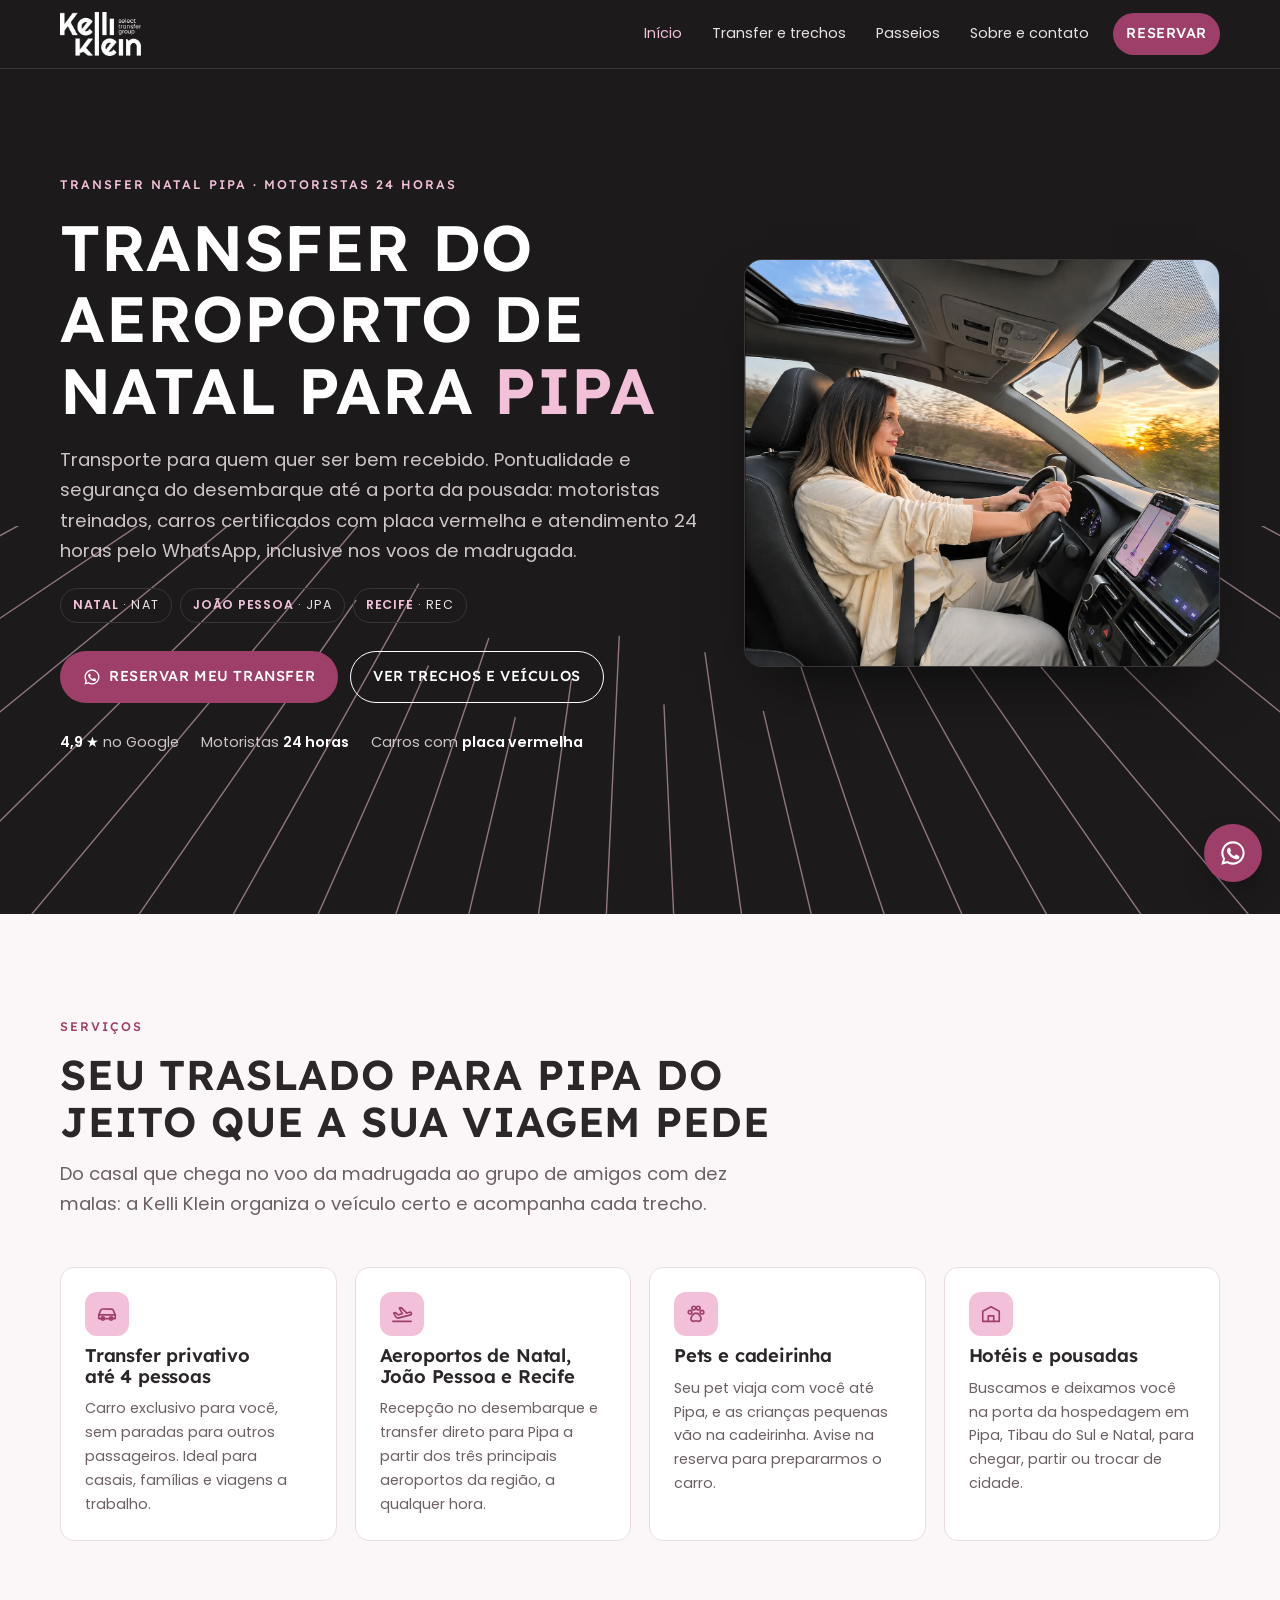
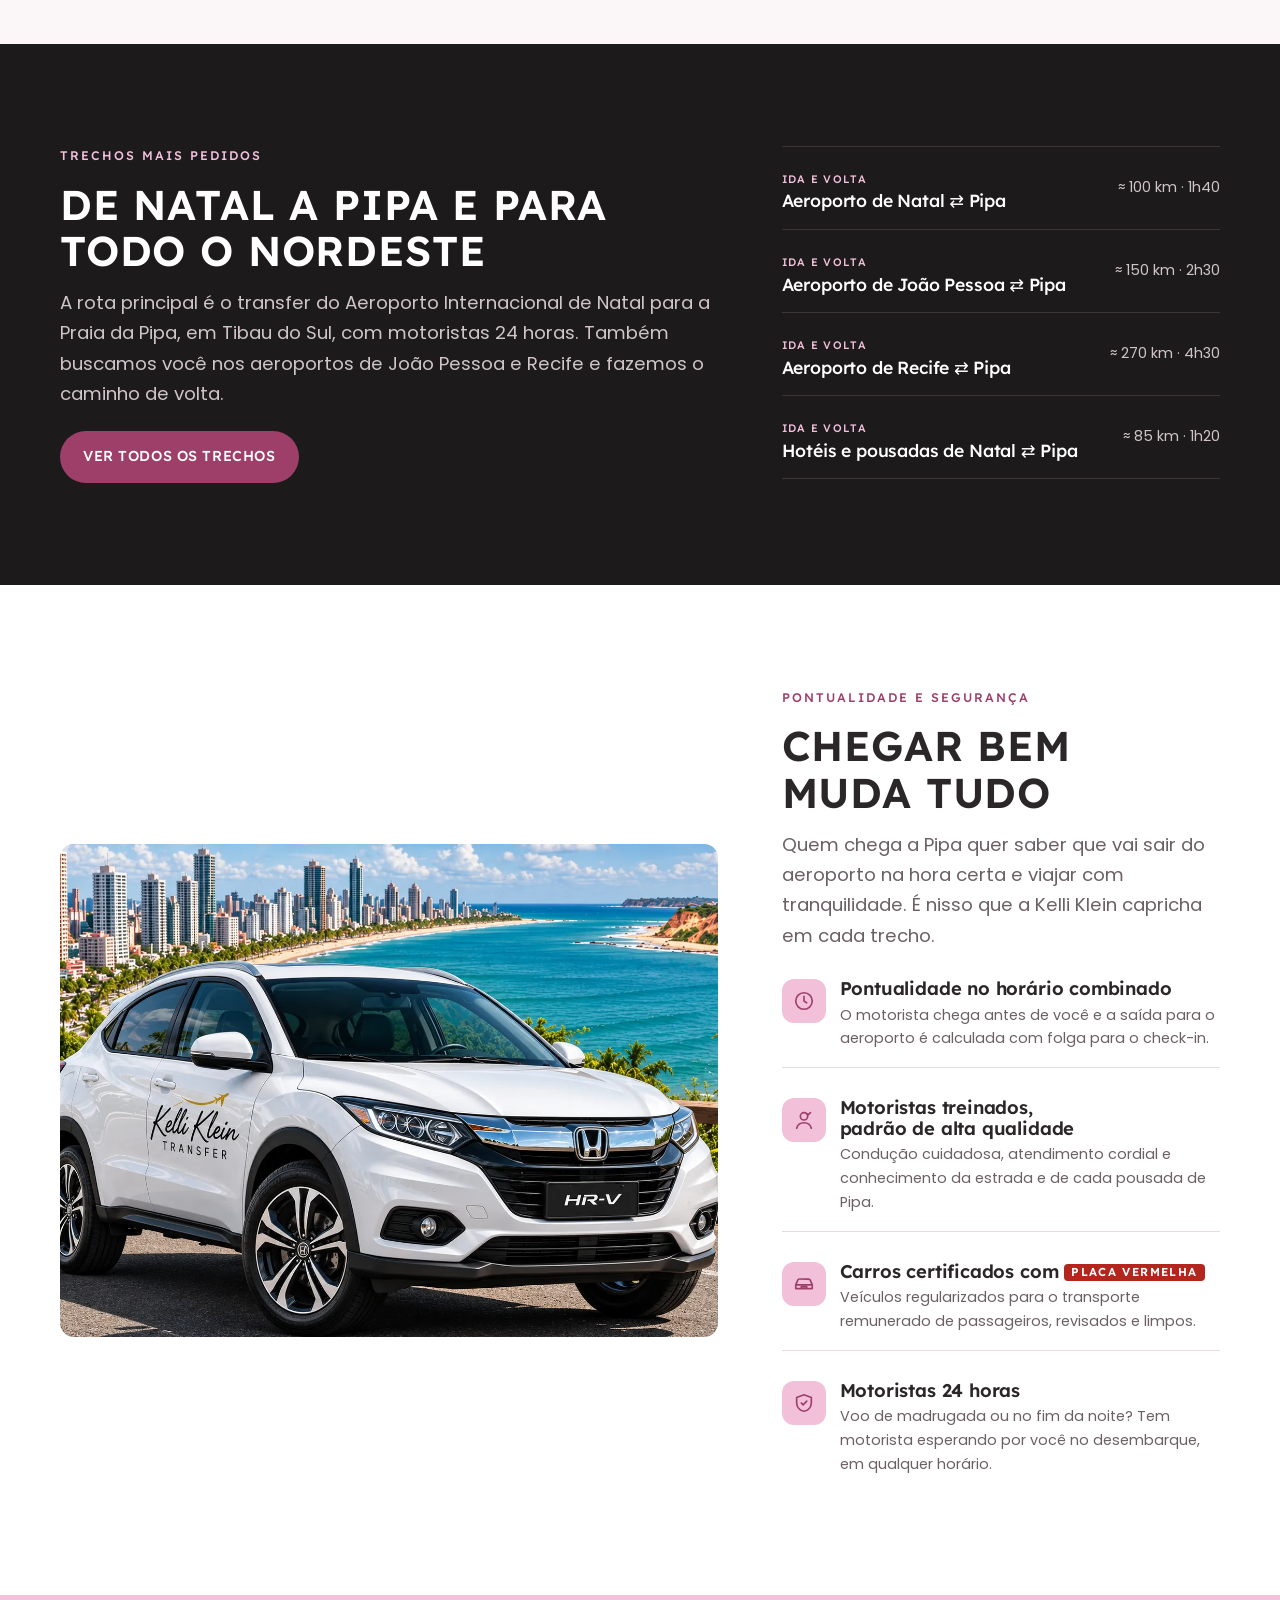
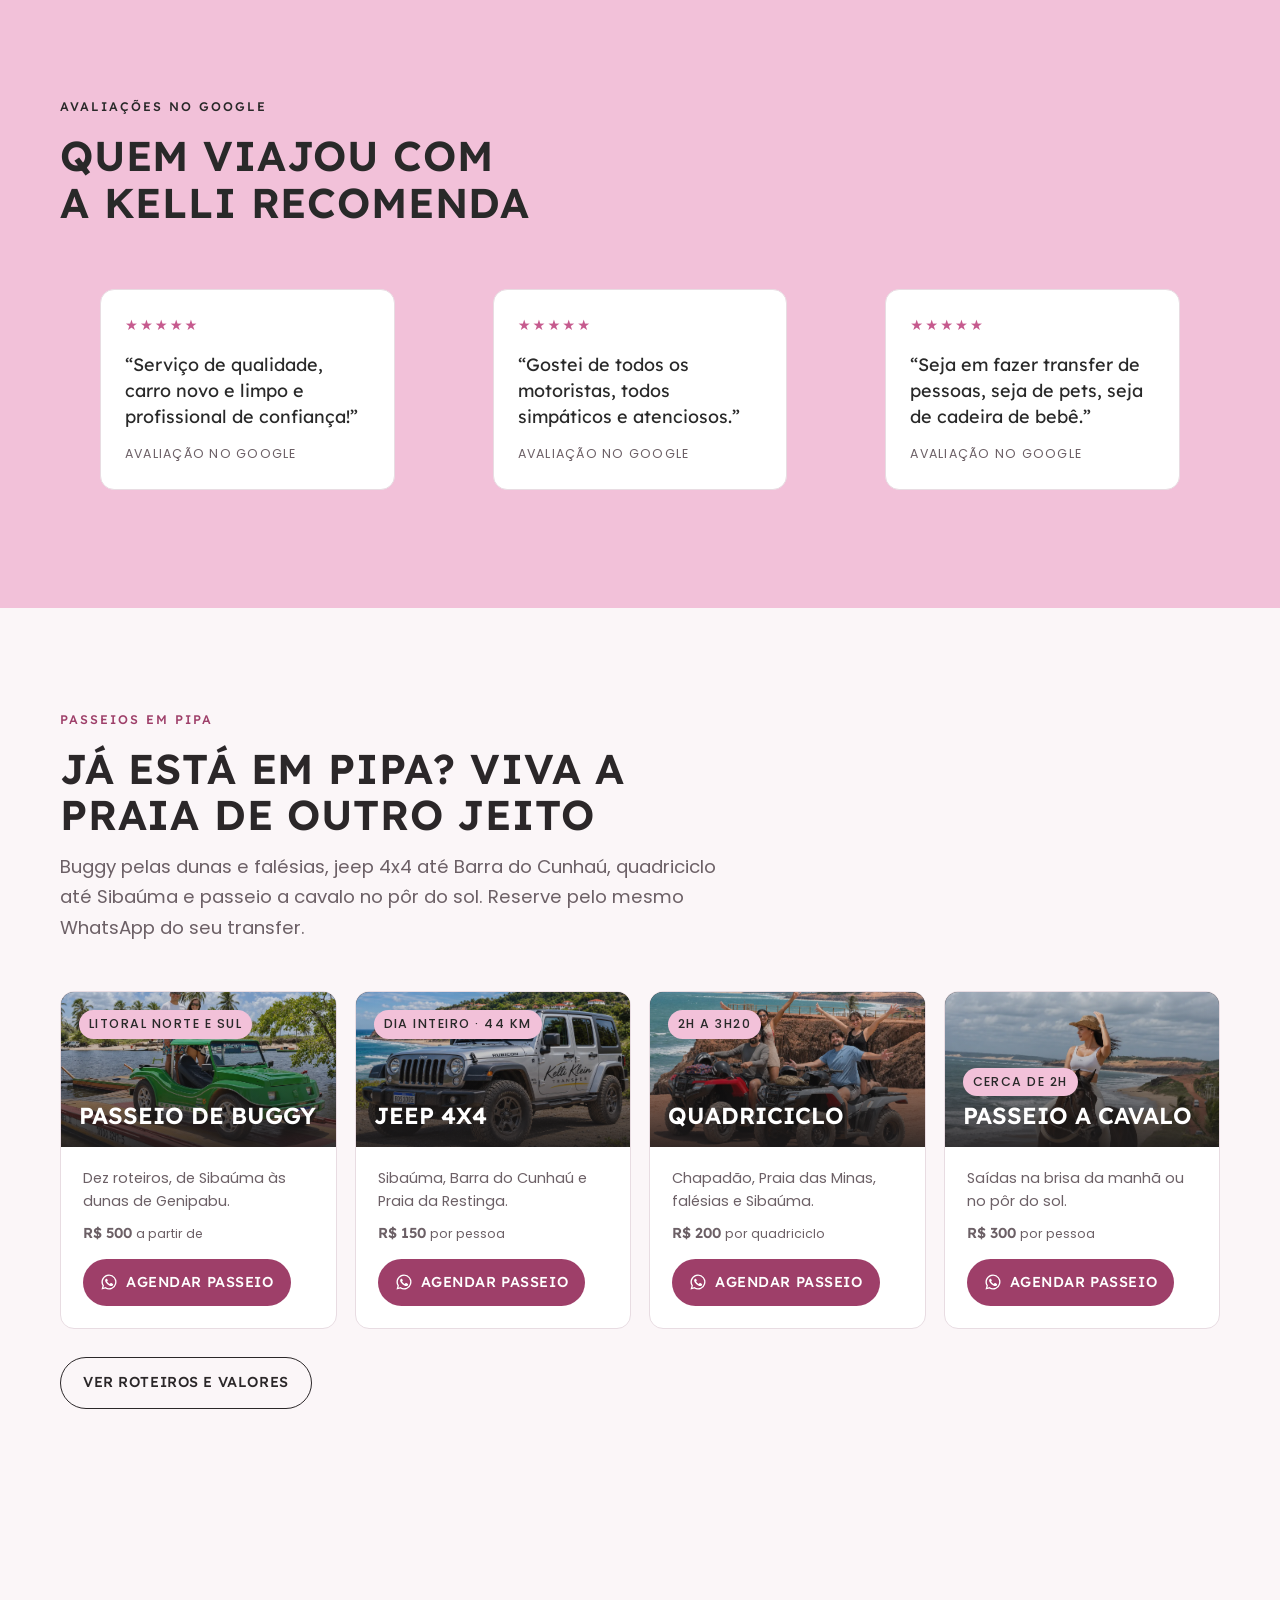
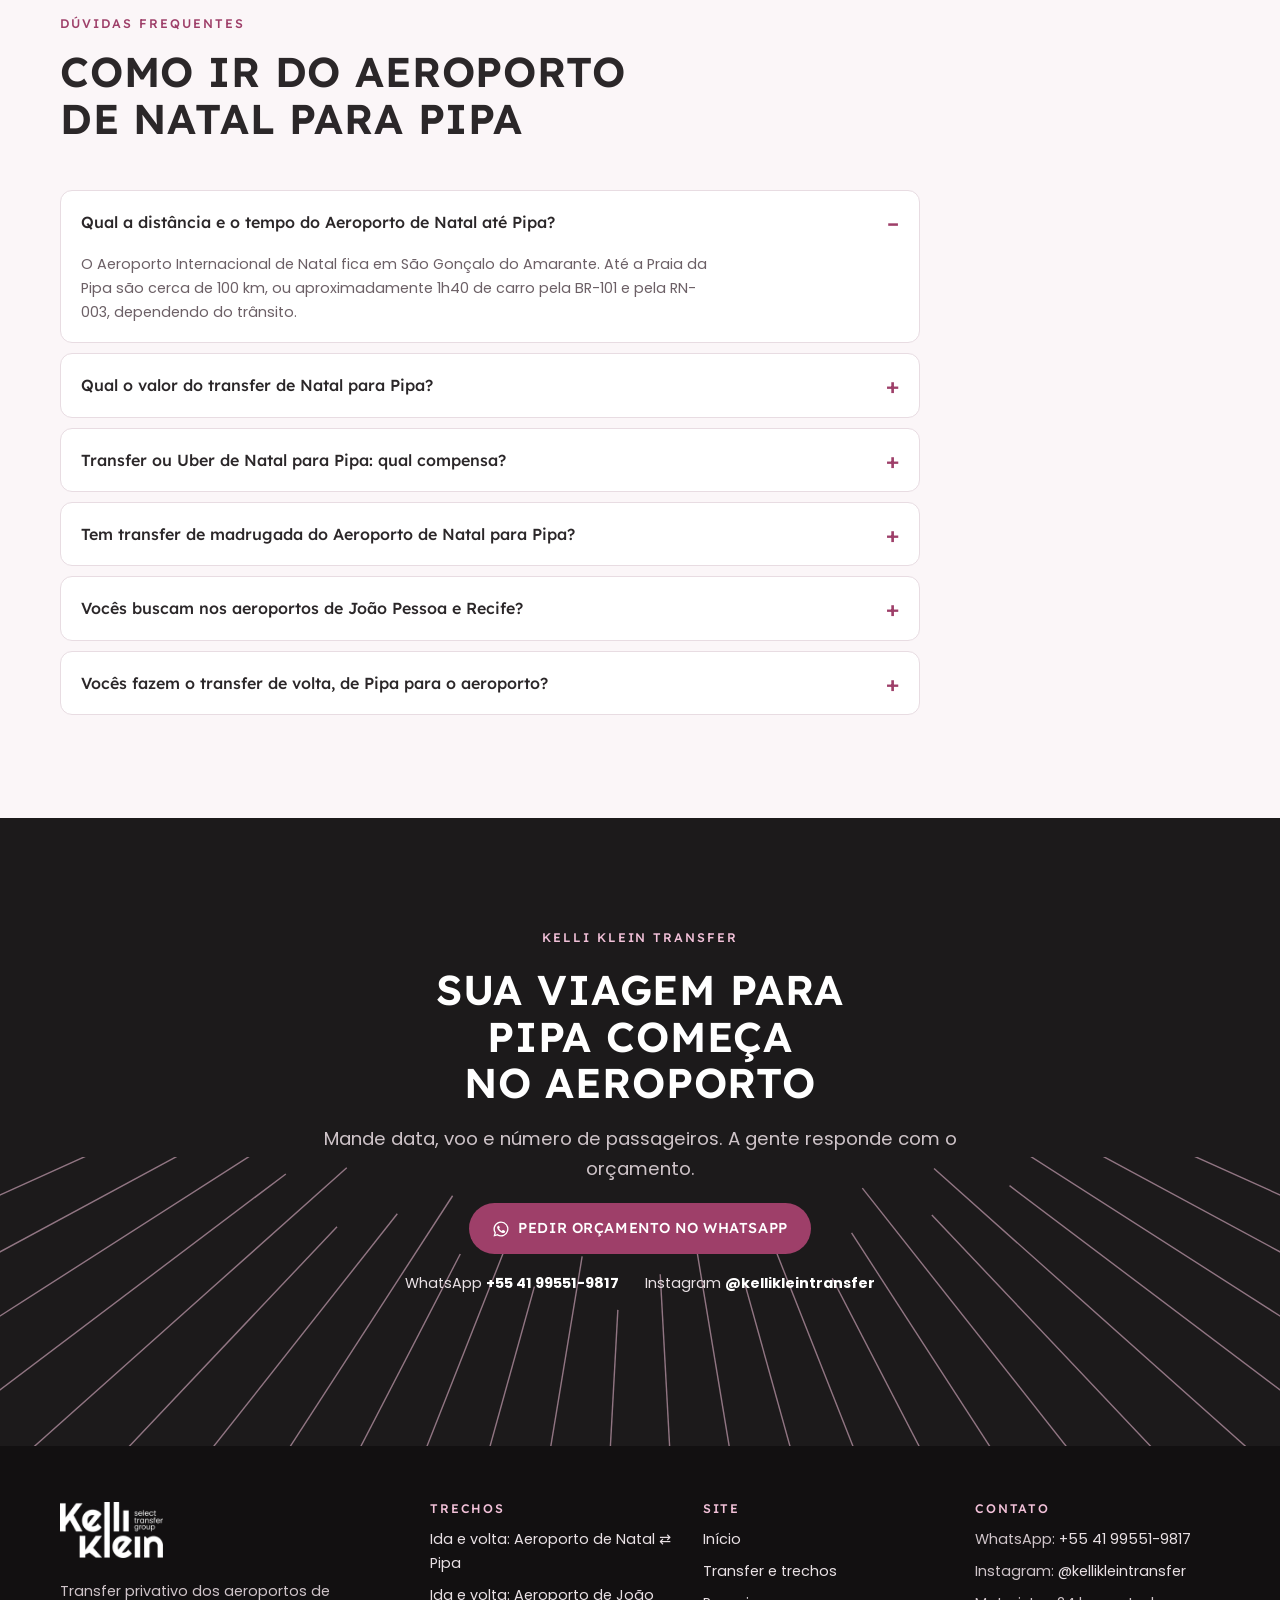
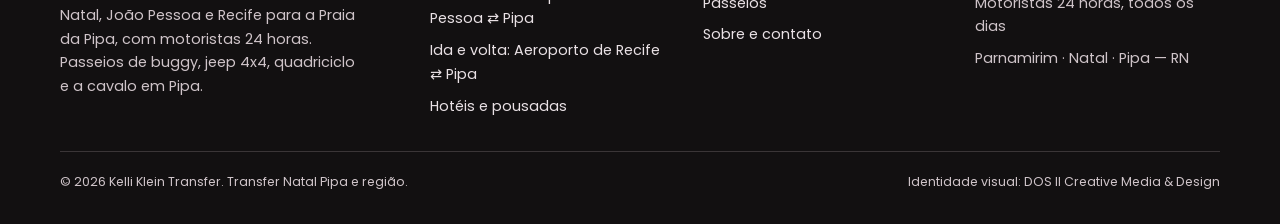
==== commit e59c5c33: "Card do passeio a cavalo: enquadra a foto pelo topo para não cortar a cabeça Co-Authored-By: Claude " ====
--- a/index.html
+++ b/index.html
@@ -176,7 +176,7 @@
         <div class="corpo"><p>Chapadão, Praia das Minas, falésias e Sibaúma.</p><p class="preco">R$ 200<small>por quadriciclo</small></p><a class="btn btn-rosa btn-card" href="https://wa.me/5541995519817?text=Ol%C3%A1%2C%20Kelli%21%20Quero%20agendar%20o%20passeio%20de%20quadriciclo%20em%20Pipa.%20Pode%20me%20passar%20as%20datas%20e%20hor%C3%A1rios%20dispon%C3%ADveis%3F" target="_blank" rel="noopener"><svg viewBox="0 0 24 24" fill="currentColor" aria-hidden="true"><path d="M12 2a10 10 0 0 0-8.6 15.1L2 22l5-1.3A10 10 0 1 0 12 2Zm0 18.2a8.2 8.2 0 0 1-4.2-1.2l-.3-.2-3 .8.8-2.9-.2-.3A8.2 8.2 0 1 1 12 20.2Zm4.5-6.1c-.2-.1-1.5-.7-1.7-.8-.2-.1-.4-.1-.6.1l-.8 1c-.1.2-.3.2-.5.1a6.7 6.7 0 0 1-3.3-2.9c-.3-.4.2-.4.7-1.4.1-.2 0-.3 0-.4l-.8-1.8c-.2-.5-.4-.4-.6-.4h-.5a1 1 0 0 0-.7.3 3 3 0 0 0-.9 2.2 5.2 5.2 0 0 0 1.1 2.7 11.8 11.8 0 0 0 4.5 4c1.7.7 2.3.8 3.2.6.5-.1 1.5-.6 1.7-1.2.2-.6.2-1.1.2-1.2-.1-.1-.2-.2-.5-.3Z"/></svg> Agendar passeio</a></div>
       </article>
       <article class="passeio clicavel" data-href="passeios-em-pipa.html#cavalo">
-        <a class="capa com-foto" href="passeios-em-pipa.html#cavalo" aria-label="Ver detalhes: Passeio a cavalo"><img class="fundo" src="img/passeio-a-cavalo-em-pipa-beira-mar.webp" alt="Passeio a cavalo na beira-mar de Pipa" width="1254" height="1254" loading="lazy" decoding="async"><span class="tag">Cerca de 2h</span><span class="destino">Passeio a cavalo</span></a>
+        <a class="capa com-foto selo-embaixo" href="passeios-em-pipa.html#cavalo" aria-label="Ver detalhes: Passeio a cavalo"><img class="fundo foco-topo" src="img/passeio-a-cavalo-em-pipa-beira-mar.webp" alt="Passeio a cavalo na beira-mar de Pipa" width="1254" height="1254" loading="lazy" decoding="async"><span class="tag">Cerca de 2h</span><span class="destino">Passeio a cavalo</span></a>
         <div class="corpo"><p>Saídas na brisa da manhã ou no pôr do sol.</p><p class="preco">R$ 300<small>por pessoa</small></p><a class="btn btn-rosa btn-card" href="https://wa.me/5541995519817?text=Ol%C3%A1%2C%20Kelli%21%20Quero%20agendar%20o%20passeio%20a%20cavalo%20em%20Pipa.%20Pode%20me%20passar%20as%20datas%20e%20hor%C3%A1rios%20dispon%C3%ADveis%3F" target="_blank" rel="noopener"><svg viewBox="0 0 24 24" fill="currentColor" aria-hidden="true"><path d="M12 2a10 10 0 0 0-8.6 15.1L2 22l5-1.3A10 10 0 1 0 12 2Zm0 18.2a8.2 8.2 0 0 1-4.2-1.2l-.3-.2-3 .8.8-2.9-.2-.3A8.2 8.2 0 1 1 12 20.2Zm4.5-6.1c-.2-.1-1.5-.7-1.7-.8-.2-.1-.4-.1-.6.1l-.8 1c-.1.2-.3.2-.5.1a6.7 6.7 0 0 1-3.3-2.9c-.3-.4.2-.4.7-1.4.1-.2 0-.3 0-.4l-.8-1.8c-.2-.5-.4-.4-.6-.4h-.5a1 1 0 0 0-.7.3 3 3 0 0 0-.9 2.2 5.2 5.2 0 0 0 1.1 2.7 11.8 11.8 0 0 0 4.5 4c1.7.7 2.3.8 3.2.6.5-.1 1.5-.6 1.7-1.2.2-.6.2-1.1.2-1.2-.1-.1-.2-.2-.5-.3Z"/></svg> Agendar passeio</a></div>
       </article>
     </div>
--- a/styles.css
+++ b/styles.css
@@ -357,3 +357,6 @@
 .passeio .corpo .btn-card { margin-top: 6px; }
 section[id], article[id] { scroll-margin-top: 84px; }
 @media (prefers-reduced-motion: reduce) { .passeio.clicavel:hover { transform: none; } }
+
+.com-foto > img.fundo.foco-topo { object-position: center 0%; }
+.passeio .capa.selo-embaixo { justify-content: flex-end; gap: 8px; }
